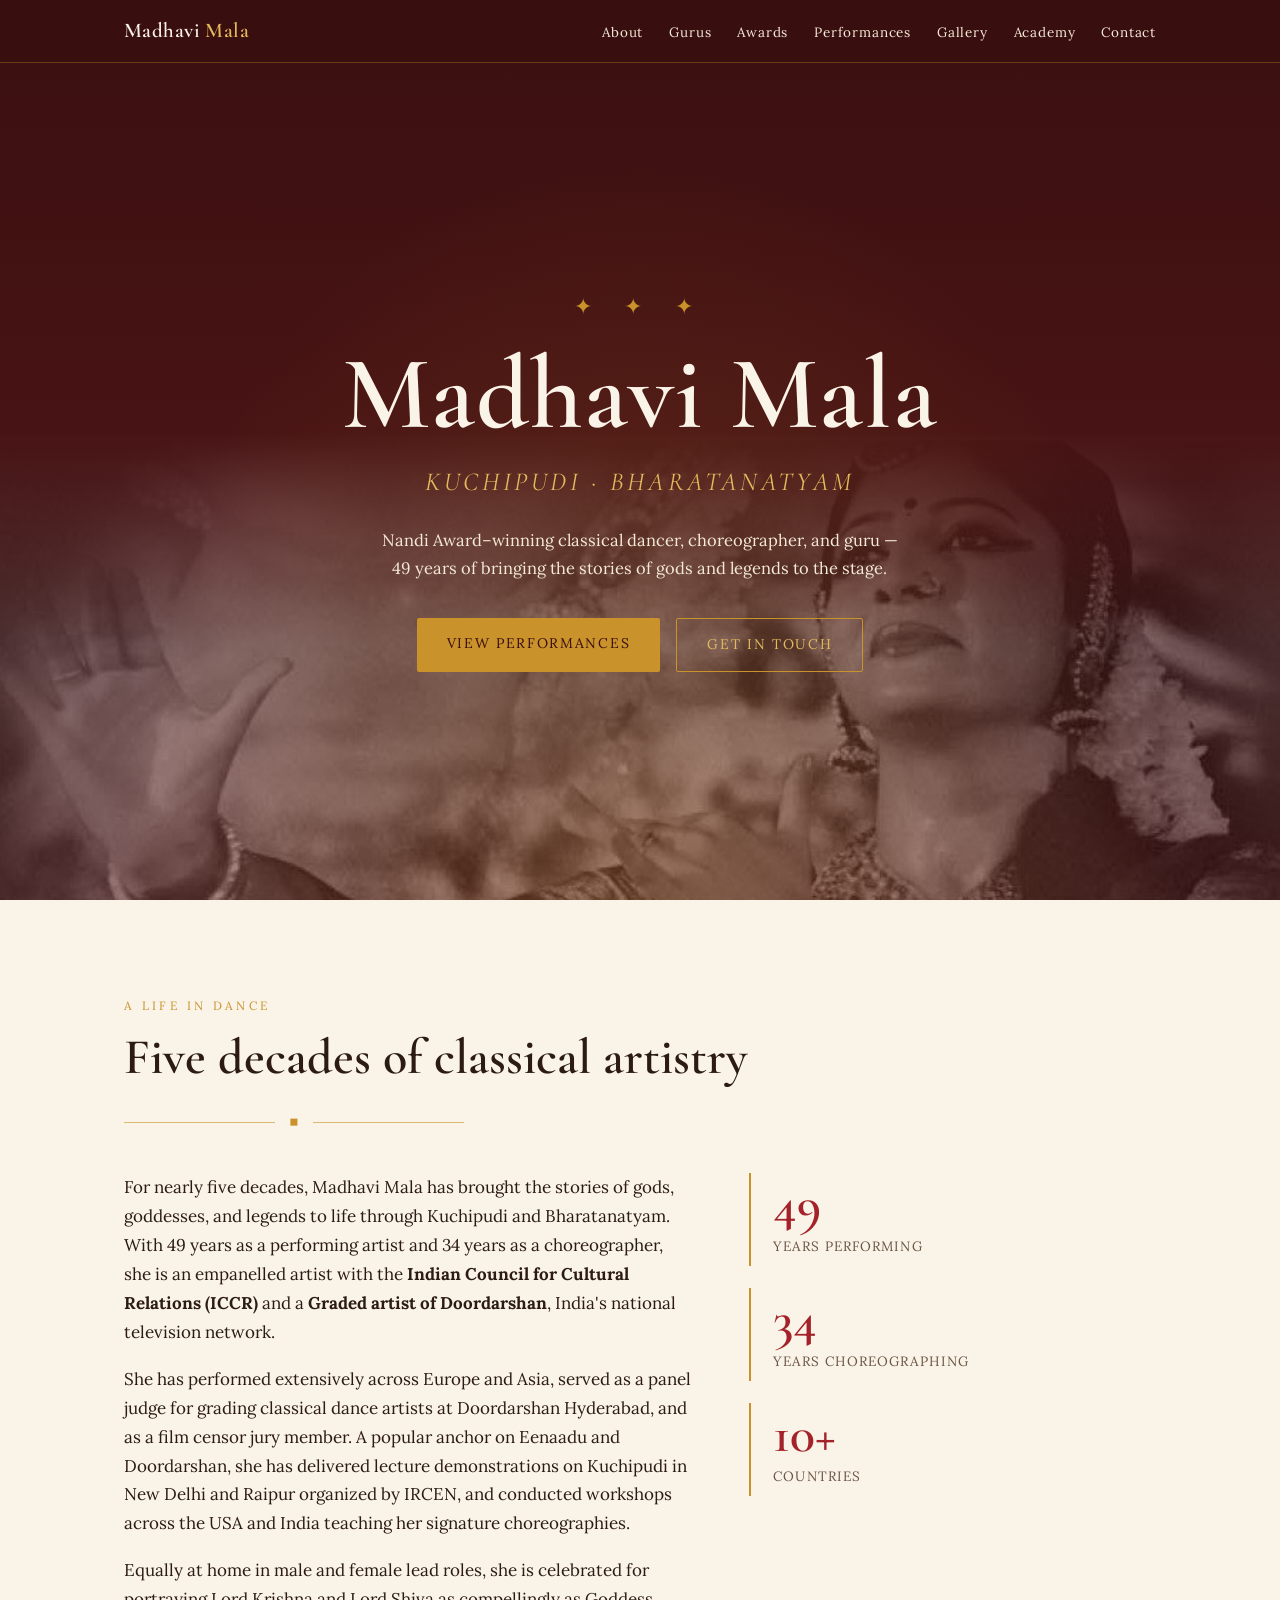
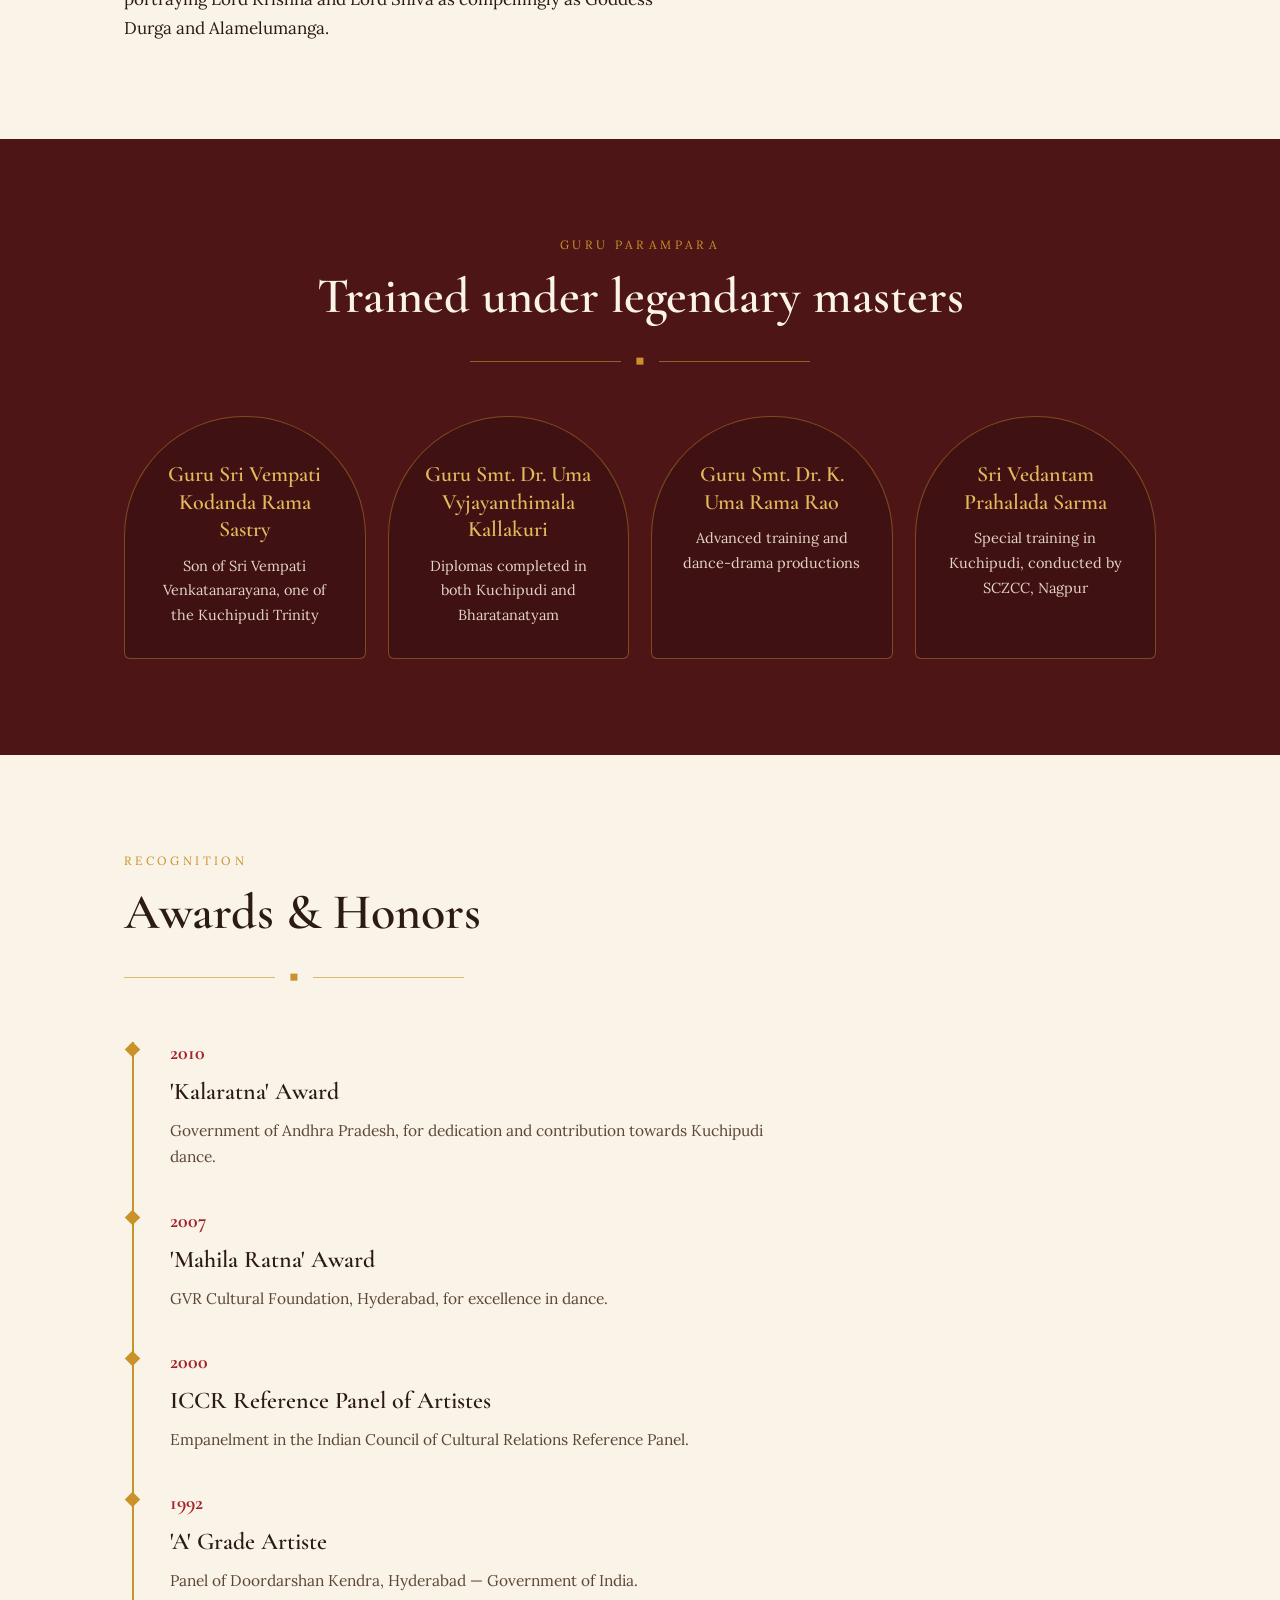
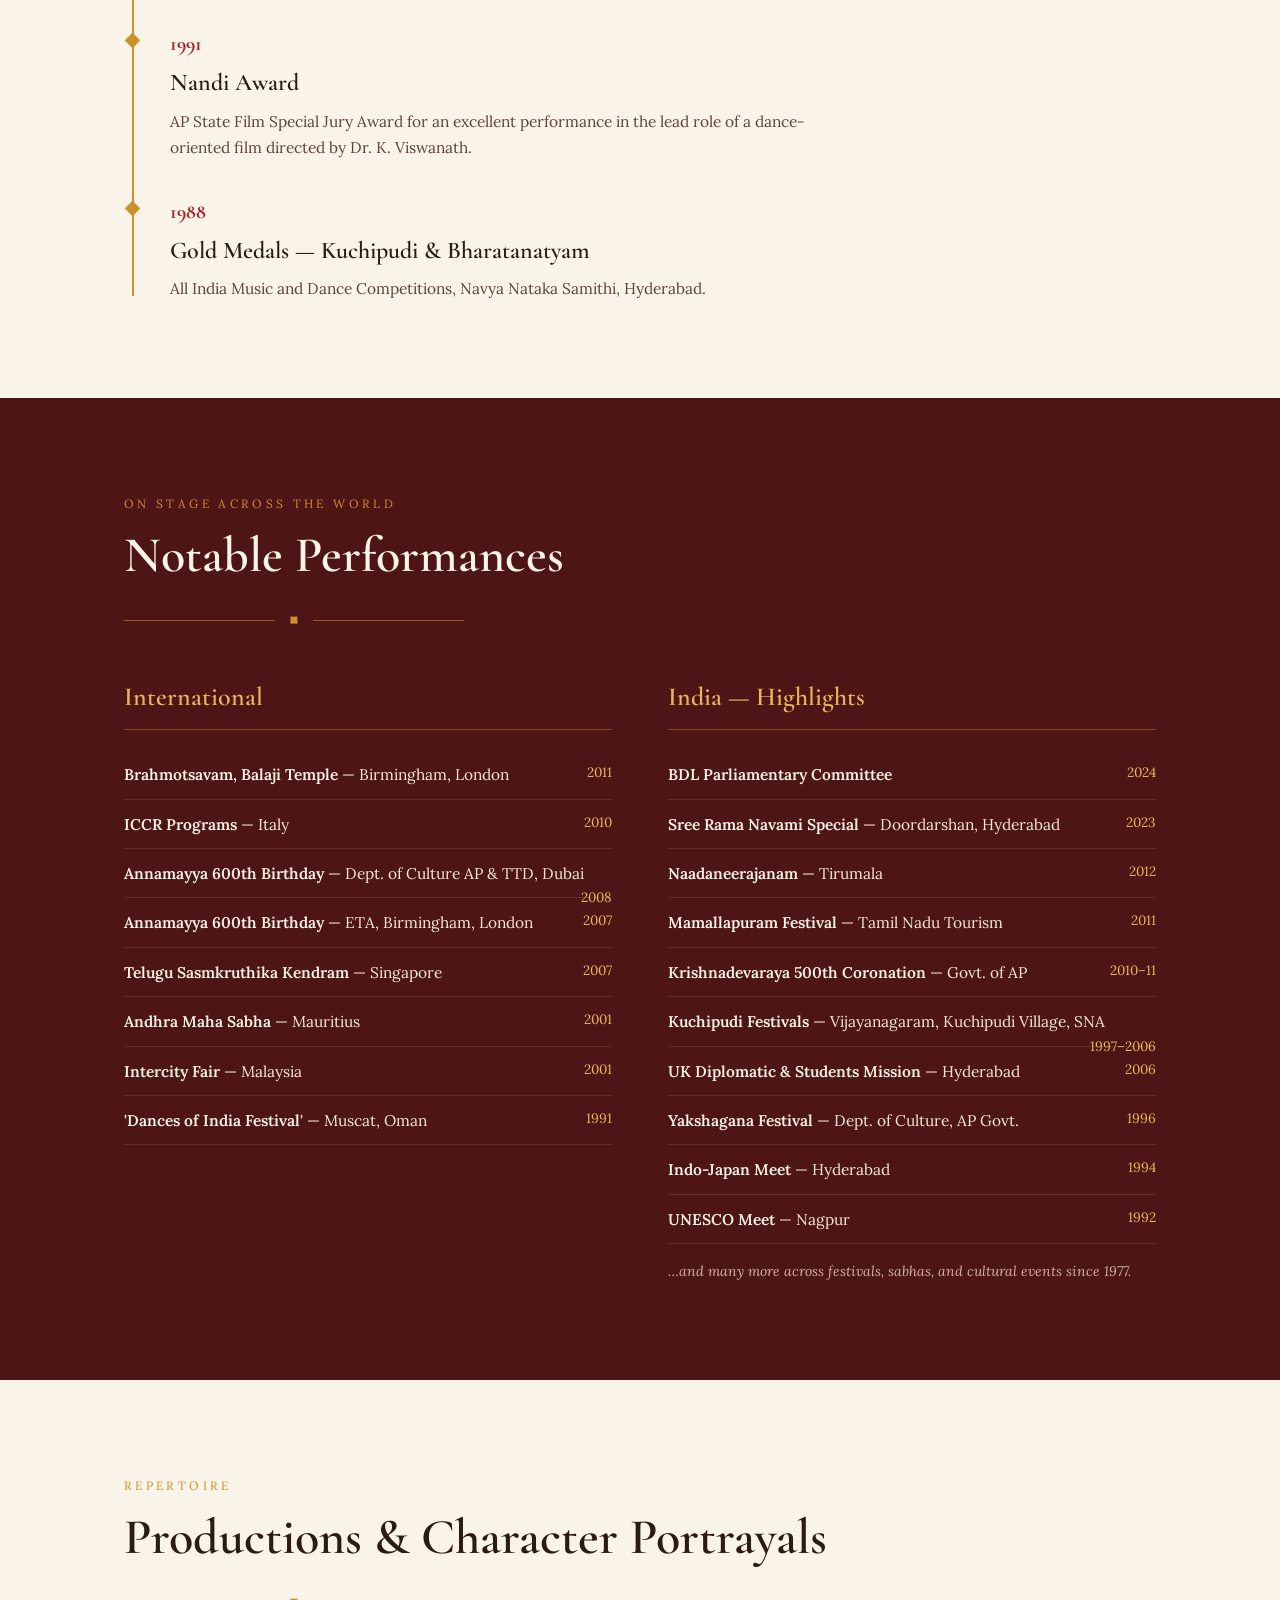
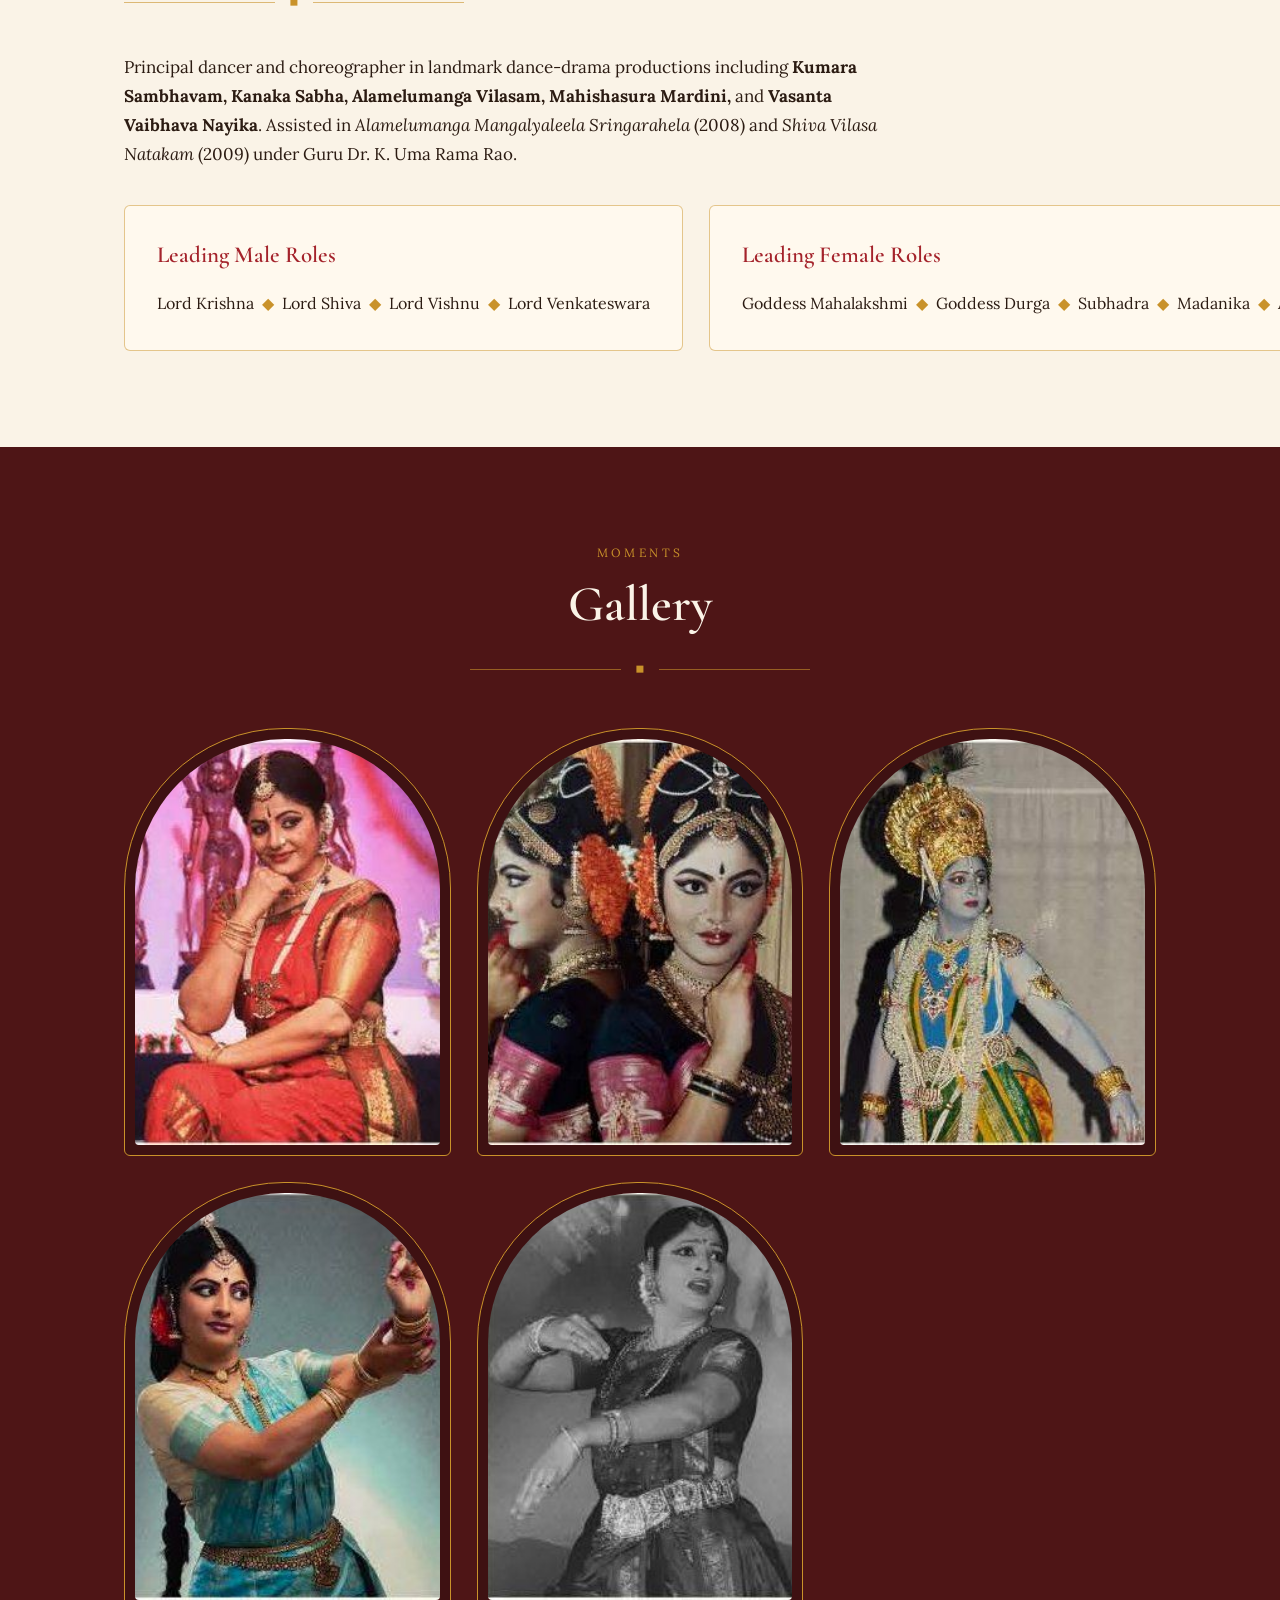
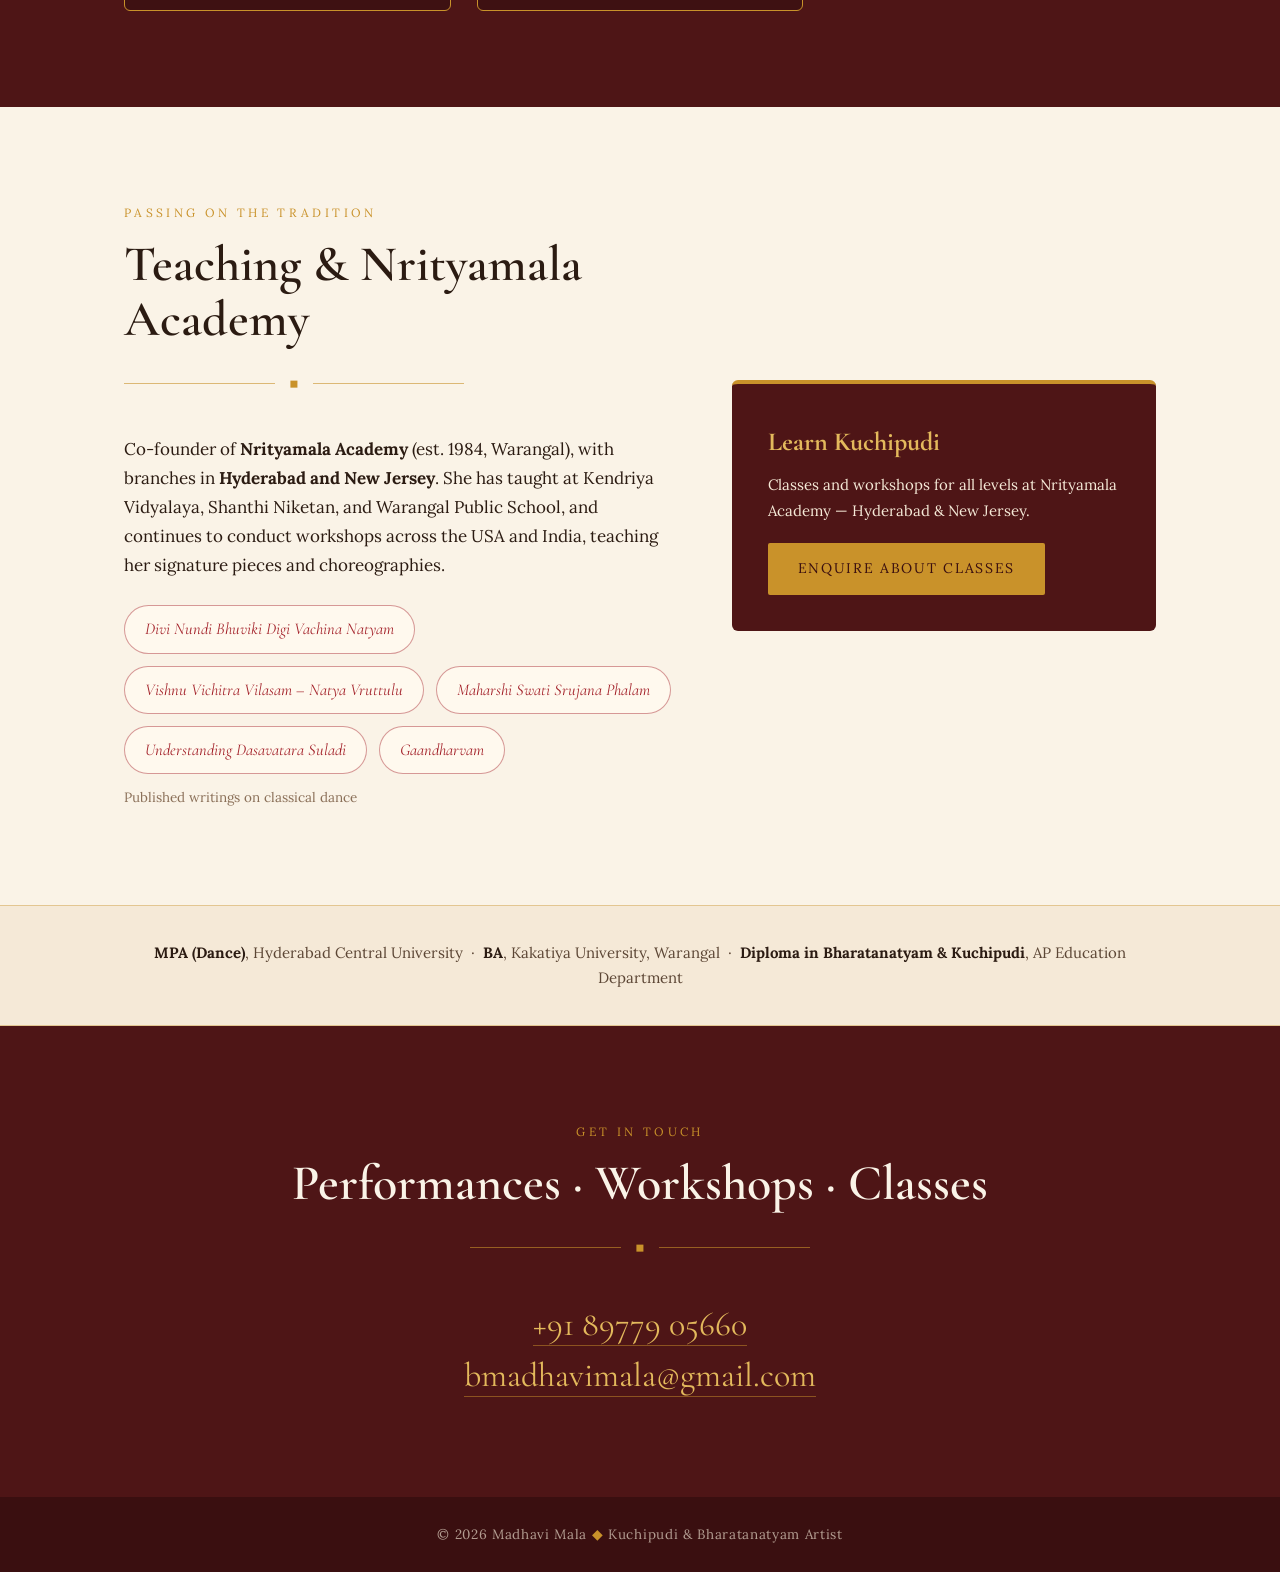
==== index.html @ cea85755 "Rename to index.html, tidy gallery (drop captions, remove Bharatanatyam photo) Co-Authored-By: Claud" ====
<!DOCTYPE html>
<html lang="en">
<head>
<meta charset="UTF-8">
<meta name="viewport" content="width=device-width, initial-scale=1.0">
<title>Madhavi Mala — Kuchipudi & Bharatanatyam Artist</title>
<link rel="preconnect" href="https://fonts.googleapis.com">
<link href="https://fonts.googleapis.com/css2?family=Cormorant+Garamond:ital,wght@0,400;0,500;0,600;0,700;1,500&family=Lora:ital,wght@0,400;0,500;0,600;1,400&display=swap" rel="stylesheet">
<style>
:root{
  --ivory:#FAF3E7;
  --ivory-soft:#F5E9D7;
  --maroon:#4E1516;
  --maroon-deep:#3A0F10;
  --gold:#C9922A;
  --gold-soft:#E3B95C;
  --kumkum:#A4232B;
  --teal:#0F5257;
  --ink:#2B1B12;
  --display:'Cormorant Garamond',serif;
  --body:'Lora',serif;
}
*{margin:0;padding:0;box-sizing:border-box}
html{scroll-behavior:smooth}
body{font-family:var(--body);color:var(--ink);background:var(--ivory);font-size:17px;line-height:1.7}
img{display:block;max-width:100%}
a{color:inherit}

/* ---------- shared ---------- */
.wrap{max-width:1080px;margin:0 auto;padding:0 24px}
section{padding:96px 0}
.eyebrow{font-family:var(--body);font-size:12px;letter-spacing:.28em;text-transform:uppercase;color:var(--gold);margin-bottom:14px}
h2{font-family:var(--display);font-weight:600;font-size:clamp(34px,4.5vw,50px);line-height:1.1;margin-bottom:22px}
.dark{background:var(--maroon);color:var(--ivory-soft)}
.dark h2{color:var(--ivory)}
.divider{display:flex;align-items:center;gap:14px;margin:26px 0 40px;max-width:340px}
.divider::before,.divider::after{content:"";flex:1;height:1px;background:var(--gold);opacity:.6}
.divider span{color:var(--gold);font-size:13px;transform:rotate(45deg)}
.center{text-align:center}
.center .divider{margin-left:auto;margin-right:auto}
.reveal{opacity:0;transform:translateY(22px);transition:opacity .6s ease,transform .6s ease}
.reveal.in{opacity:1;transform:none}
@media (prefers-reduced-motion:reduce){
  html{scroll-behavior:auto}
  .reveal{opacity:1;transform:none;transition:none}
}

/* ---------- nav ---------- */
nav{position:fixed;top:0;left:0;right:0;z-index:50;background:rgba(58,15,16,.92);backdrop-filter:blur(8px);border-bottom:1px solid rgba(201,146,42,.35)}
nav .wrap{display:flex;align-items:center;justify-content:space-between;height:62px}
.brand{font-family:var(--display);font-size:21px;font-weight:600;color:var(--ivory);text-decoration:none;letter-spacing:.02em}
.brand em{color:var(--gold-soft);font-style:normal}
.links{display:flex;gap:26px;list-style:none}
.links a{color:var(--ivory-soft);text-decoration:none;font-size:13.5px;letter-spacing:.06em;padding:4px 0;border-bottom:1.5px solid transparent;transition:.25s}
.links a:hover,.links a:focus-visible{color:var(--gold-soft);border-bottom-color:var(--gold)}
a:focus-visible,button:focus-visible{outline:2px solid var(--gold);outline-offset:3px}
.menu-btn{display:none;background:none;border:1px solid var(--gold);color:var(--gold-soft);font-size:20px;padding:2px 10px;border-radius:4px}

/* ---------- hero ---------- */
header{min-height:100vh;display:flex;flex-direction:column;justify-content:center;position:relative;background:linear-gradient(180deg,var(--maroon-deep) 0%,var(--maroon) 70%,#5C1A1B 100%);color:var(--ivory);overflow:hidden;text-align:center;padding:120px 24px 60px}
.hero-photo{position:absolute;inset:auto 0 0 0;height:52%;background-image:url('[data-uri]');background-size:cover;background-position:center 30%;opacity:.5;-webkit-mask-image:linear-gradient(180deg,transparent,black 45%);mask-image:linear-gradient(180deg,transparent,black 45%)}
header::after{content:"";position:absolute;inset:0;background:radial-gradient(ellipse at 50% 105%,rgba(201,146,42,.22),transparent 60%)}
.hero-inner{position:relative;z-index:2;max-width:820px;margin:0 auto}
.hero-orn{color:var(--gold);font-size:22px;letter-spacing:.6em;margin-bottom:18px}
h1{font-family:var(--display);font-weight:600;font-size:clamp(52px,9vw,104px);line-height:.98;letter-spacing:.01em}
.hero-sub{font-family:var(--display);font-style:italic;font-size:clamp(19px,2.6vw,26px);color:var(--gold-soft);margin-top:14px;letter-spacing:.14em}
.hero-line{max-width:520px;margin:22px auto 0;color:var(--ivory-soft);font-size:16.5px}
.hero-ctas{margin-top:36px;display:flex;gap:16px;justify-content:center;flex-wrap:wrap}
.btn{font-family:var(--body);text-decoration:none;font-size:14px;letter-spacing:.12em;text-transform:uppercase;padding:14px 30px;border-radius:2px;transition:.25s}
.btn-gold{background:var(--gold);color:var(--maroon-deep)}
.btn-gold:hover{background:var(--gold-soft)}
.btn-line{border:1px solid var(--gold);color:var(--gold-soft)}
.btn-line:hover{background:rgba(201,146,42,.15)}

/* ---------- about ---------- */
.about-grid{display:grid;grid-template-columns:1.4fr 1fr;gap:56px;align-items:start}
.about-grid p+p{margin-top:18px}
.stats{display:grid;gap:22px}
.stat{border-left:2px solid var(--gold);padding:6px 0 6px 22px}
.stat b{font-family:var(--display);font-size:52px;font-weight:600;color:var(--kumkum);line-height:1;display:block}
.stat span{font-size:13.5px;letter-spacing:.08em;text-transform:uppercase;color:#6b5544}

/* ---------- gurus ---------- */
.gurus{display:grid;grid-template-columns:repeat(auto-fit,minmax(230px,1fr));gap:22px;margin-top:44px}
.guru{border:1px solid rgba(201,146,42,.45);border-radius:120px 120px 6px 6px;padding:44px 26px 30px;text-align:center;background:rgba(0,0,0,.18)}
.guru h3{font-family:var(--display);font-size:22px;font-weight:600;color:var(--gold-soft);line-height:1.25;margin-bottom:10px}
.guru p{font-size:14.5px;color:var(--ivory-soft);opacity:.9}

/* ---------- awards timeline ---------- */
.timeline{position:relative;margin-top:48px;padding-left:34px}
.timeline::before{content:"";position:absolute;left:8px;top:6px;bottom:6px;width:1.5px;background:var(--gold)}
.tl-item{position:relative;padding:0 0 34px 12px}
.tl-item::before{content:"";position:absolute;left:-31px;top:8px;width:11px;height:11px;background:var(--gold);transform:rotate(45deg)}
.tl-item:last-child{padding-bottom:0}
.tl-year{font-family:var(--display);font-size:20px;font-weight:700;color:var(--kumkum)}
.tl-item h3{font-family:var(--display);font-size:24px;font-weight:600;margin:2px 0 4px}
.tl-item p{font-size:15.5px;color:#5c4635;max-width:640px}

/* ---------- performances ---------- */
.perf-grid{display:grid;grid-template-columns:1fr 1fr;gap:56px;margin-top:44px}
.perf-col h3{font-family:var(--display);font-size:26px;font-weight:600;color:var(--gold-soft);margin-bottom:20px;padding-bottom:10px;border-bottom:1px solid rgba(201,146,42,.4)}
.perf-col ul{list-style:none}
.perf-col li{padding:11px 0;border-bottom:1px solid rgba(245,233,215,.12);font-size:15.5px}
.perf-col li b{color:var(--ivory);font-weight:600}
.perf-col li span{color:var(--gold-soft);font-size:13.5px;white-space:nowrap;float:right;margin-left:12px}

/* ---------- repertoire ---------- */
.roles{display:grid;grid-template-columns:1fr 1fr;gap:26px;margin-top:36px}
.role-card{background:#fff9ee;border:1px solid rgba(201,146,42,.5);border-radius:6px;padding:30px 32px}
.role-card h3{font-family:var(--display);font-size:23px;font-weight:600;color:var(--kumkum);margin-bottom:12px}
.role-card p{font-size:16px;line-height:2.05}
.role-card p span{white-space:nowrap}
.role-card p .sep{color:var(--gold);padding:0 8px}

/* ---------- gallery ---------- */
.gallery{display:grid;grid-template-columns:repeat(3,1fr);gap:26px;margin-top:48px}
.arch{border:1px solid var(--gold);border-radius:160px 160px 6px 6px;padding:10px;background:rgba(0,0,0,.2)}
.arch img{width:100%;aspect-ratio:3/4;object-fit:cover;border-radius:150px 150px 4px 4px;filter:saturate(1.05)}
.arch figcaption{text-align:center;font-family:var(--display);font-style:italic;font-size:16px;color:var(--gold-soft);padding:12px 4px 4px}

/* ---------- academy ---------- */
.academy-grid{display:grid;grid-template-columns:1.3fr 1fr;gap:56px;align-items:center}
.acad-box{background:var(--maroon);color:var(--ivory-soft);border-radius:6px;padding:36px;border-top:4px solid var(--gold)}
.acad-box h3{font-family:var(--display);font-size:26px;color:var(--gold-soft);margin-bottom:8px}
.acad-box p{font-size:15px}
.acad-box .btn{display:inline-block;margin-top:20px}

/* ---------- publications ---------- */
.pubs{margin-top:30px;display:flex;flex-wrap:wrap;gap:12px}
.pub{border:1px solid rgba(164,35,43,.45);color:var(--kumkum);border-radius:100px;padding:9px 20px;font-family:var(--display);font-style:italic;font-size:16.5px;background:#fff9ee}

/* ---------- qualifications strip ---------- */
.quals{background:var(--ivory-soft);border-top:1px solid rgba(201,146,42,.4);border-bottom:1px solid rgba(201,146,42,.4);padding:34px 0;font-size:15px;color:#5c4635;text-align:center}
.quals b{color:var(--ink)}

/* ---------- contact ---------- */
.contact-grid{max-width:640px;margin:40px auto 0;text-align:center}
.contact-big{font-family:var(--display);font-size:clamp(24px,3.4vw,34px);color:var(--gold-soft);line-height:1.5}
.contact-big a{text-decoration:none;border-bottom:1px solid rgba(201,146,42,.5)}
.contact-big a:hover{color:var(--ivory)}
footer{background:var(--maroon-deep);color:rgba(245,233,215,.65);text-align:center;padding:26px 20px;font-size:13.5px;letter-spacing:.05em}
footer span{color:var(--gold)}

/* ---------- responsive ---------- */
@media(max-width:860px){
  section{padding:72px 0}
  .about-grid,.perf-grid,.roles,.academy-grid{grid-template-columns:1fr;gap:36px}
  .gallery{grid-template-columns:repeat(2,1fr);gap:18px}
  .stats{grid-template-columns:repeat(3,1fr)}
  .links{position:fixed;top:62px;right:0;background:var(--maroon-deep);flex-direction:column;gap:0;width:230px;padding:12px 0;transform:translateX(100%);transition:.3s;border-left:1px solid rgba(201,146,42,.35)}
  .links.open{transform:none}
  .links a{display:block;padding:12px 24px;border-bottom:none}
  .menu-btn{display:block}
}
@media(max-width:520px){
  .gallery{grid-template-columns:1fr 1fr}
  .stats{grid-template-columns:1fr;gap:14px}
}
</style>
</head>
<body>

<nav>
  <div class="wrap">
    <a class="brand" href="#top">Madhavi <em>Mala</em></a>
    <button class="menu-btn" aria-label="Open menu" onclick="document.querySelector('.links').classList.toggle('open')">☰</button>
    <ul class="links">
      <li><a href="#about">About</a></li>
      <li><a href="#gurus">Gurus</a></li>
      <li><a href="#awards">Awards</a></li>
      <li><a href="#performances">Performances</a></li>
      <li><a href="#gallery">Gallery</a></li>
      <li><a href="#academy">Academy</a></li>
      <li><a href="#contact">Contact</a></li>
    </ul>
  </div>
</nav>

<header id="top">
  <div class="hero-photo"></div>
  <div class="hero-inner">
    <div class="hero-orn">✦ ✦ ✦</div>
    <h1>Madhavi Mala</h1>
    <div class="hero-sub">KUCHIPUDI · BHARATANATYAM</div>
    <p class="hero-line">Nandi Award–winning classical dancer, choreographer, and guru — 49 years of bringing the stories of gods and legends to the stage.</p>
    <div class="hero-ctas">
      <a class="btn btn-gold" href="#performances">View Performances</a>
      <a class="btn btn-line" href="#contact">Get in Touch</a>
    </div>
  </div>
</header>

<section id="about">
  <div class="wrap">
    <div class="eyebrow reveal">A Life in Dance</div>
    <h2 class="reveal">Five decades of classical artistry</h2>
    <div class="divider reveal"><span>◆</span></div>
    <div class="about-grid">
      <div class="reveal">
        <p>For nearly five decades, Madhavi Mala has brought the stories of gods, goddesses, and legends to life through Kuchipudi and Bharatanatyam. With 49 years as a performing artist and 34 years as a choreographer, she is an empanelled artist with the <b>Indian Council for Cultural Relations (ICCR)</b> and a <b>Graded artist of Doordarshan</b>, India's national television network.</p>
        <p>She has performed extensively across Europe and Asia, served as a panel judge for grading classical dance artists at Doordarshan Hyderabad, and as a film censor jury member. A popular anchor on Eenaadu and Doordarshan, she has delivered lecture demonstrations on Kuchipudi in New Delhi and Raipur organized by IRCEN, and conducted workshops across the USA and India teaching her signature choreographies.</p>
        <p>Equally at home in male and female lead roles, she is celebrated for portraying Lord Krishna and Lord Shiva as compellingly as Goddess Durga and Alamelumanga.</p>
      </div>
      <div class="stats reveal">
        <div class="stat"><b>49</b><span>Years performing</span></div>
        <div class="stat"><b>34</b><span>Years choreographing</span></div>
        <div class="stat"><b>10+</b><span>Countries</span></div>
      </div>
    </div>
  </div>
</section>

<section id="gurus" class="dark">
  <div class="wrap center">
    <div class="eyebrow reveal">Guru Parampara</div>
    <h2 class="reveal">Trained under legendary masters</h2>
    <div class="divider reveal"><span>◆</span></div>
    <div class="gurus">
      <div class="guru reveal"><h3>Guru Sri Vempati Kodanda Rama Sastry</h3><p>Son of Sri Vempati Venkatanarayana, one of the Kuchipudi Trinity</p></div>
      <div class="guru reveal"><h3>Guru Smt. Dr. Uma Vyjayanthimala Kallakuri</h3><p>Diplomas completed in both Kuchipudi and Bharatanatyam</p></div>
      <div class="guru reveal"><h3>Guru Smt. Dr. K. Uma Rama Rao</h3><p>Advanced training and dance-drama productions</p></div>
      <div class="guru reveal"><h3>Sri Vedantam Prahalada Sarma</h3><p>Special training in Kuchipudi, conducted by SCZCC, Nagpur</p></div>
    </div>
  </div>
</section>

<section id="awards">
  <div class="wrap">
    <div class="eyebrow reveal">Recognition</div>
    <h2 class="reveal">Awards &amp; Honors</h2>
    <div class="divider reveal"><span>◆</span></div>
    <div class="timeline">
      <div class="tl-item reveal"><div class="tl-year">2010</div><h3>'Kalaratna' Award</h3><p>Government of Andhra Pradesh, for dedication and contribution towards Kuchipudi dance.</p></div>
      <div class="tl-item reveal"><div class="tl-year">2007</div><h3>'Mahila Ratna' Award</h3><p>GVR Cultural Foundation, Hyderabad, for excellence in dance.</p></div>
      <div class="tl-item reveal"><div class="tl-year">2000</div><h3>ICCR Reference Panel of Artistes</h3><p>Empanelment in the Indian Council of Cultural Relations Reference Panel.</p></div>
      <div class="tl-item reveal"><div class="tl-year">1992</div><h3>'A' Grade Artiste</h3><p>Panel of Doordarshan Kendra, Hyderabad — Government of India.</p></div>
      <div class="tl-item reveal"><div class="tl-year">1991</div><h3>Nandi Award</h3><p>AP State Film Special Jury Award for an excellent performance in the lead role of a dance-oriented film directed by Dr. K. Viswanath.</p></div>
      <div class="tl-item reveal"><div class="tl-year">1988</div><h3>Gold Medals — Kuchipudi &amp; Bharatanatyam</h3><p>All India Music and Dance Competitions, Navya Nataka Samithi, Hyderabad.</p></div>
    </div>
  </div>
</section>

<section id="performances" class="dark">
  <div class="wrap">
    <div class="eyebrow reveal">On Stage Across the World</div>
    <h2 class="reveal">Notable Performances</h2>
    <div class="divider reveal"><span>◆</span></div>
    <div class="perf-grid">
      <div class="perf-col reveal">
        <h3>International</h3>
        <ul>
          <li><b>Brahmotsavam, Balaji Temple</b> — Birmingham, London <span>2011</span></li>
          <li><b>ICCR Programs</b> — Italy <span>2010</span></li>
          <li><b>Annamayya 600th Birthday</b> — Dept. of Culture AP &amp; TTD, Dubai <span>2008</span></li>
          <li><b>Annamayya 600th Birthday</b> — ETA, Birmingham, London <span>2007</span></li>
          <li><b>Telugu Sasmkruthika Kendram</b> — Singapore <span>2007</span></li>
          <li><b>Andhra Maha Sabha</b> — Mauritius <span>2001</span></li>
          <li><b>Intercity Fair</b> — Malaysia <span>2001</span></li>
          <li><b>'Dances of India Festival'</b> — Muscat, Oman <span>1991</span></li>
        </ul>
      </div>
      <div class="perf-col reveal">
        <h3>India — Highlights</h3>
        <ul>
          <li><b>BDL Parliamentary Committee</b> <span>2024</span></li>
          <li><b>Sree Rama Navami Special</b> — Doordarshan, Hyderabad <span>2023</span></li>
          <li><b>Naadaneerajanam</b> — Tirumala <span>2012</span></li>
          <li><b>Mamallapuram Festival</b> — Tamil Nadu Tourism <span>2011</span></li>
          <li><b>Krishnadevaraya 500th Coronation</b> — Govt. of AP <span>2010–11</span></li>
          <li><b>Kuchipudi Festivals</b> — Vijayanagaram, Kuchipudi Village, SNA <span>1997–2006</span></li>
          <li><b>UK Diplomatic &amp; Students Mission</b> — Hyderabad <span>2006</span></li>
          <li><b>Yakshagana Festival</b> — Dept. of Culture, AP Govt. <span>1996</span></li>
          <li><b>Indo-Japan Meet</b> — Hyderabad <span>1994</span></li>
          <li><b>UNESCO Meet</b> — Nagpur <span>1992</span></li>
        </ul>
        <p style="margin-top:16px;font-size:14px;opacity:.75;font-style:italic">…and many more across festivals, sabhas, and cultural events since 1977.</p>
      </div>
    </div>
  </div>
</section>

<section id="repertoire">
  <div class="wrap">
    <div class="eyebrow reveal">Repertoire</div>
    <h2 class="reveal">Productions &amp; Character Portrayals</h2>
    <div class="divider reveal"><span>◆</span></div>
    <p class="reveal" style="max-width:760px">Principal dancer and choreographer in landmark dance-drama productions including <b>Kumara Sambhavam, Kanaka Sabha, Alamelumanga Vilasam, Mahishasura Mardini,</b> and <b>Vasanta Vaibhava Nayika</b>. Assisted in <i>Alamelumanga Mangalyaleela Sringarahela</i> (2008) and <i>Shiva Vilasa Natakam</i> (2009) under Guru Dr. K. Uma Rama Rao.</p>
    <div class="roles">
      <div class="role-card reveal">
        <h3>Leading Male Roles</h3>
        <p><span>Lord Krishna</span><span class="sep">◆</span><span>Lord Shiva</span><span class="sep">◆</span><span>Lord Vishnu</span><span class="sep">◆</span><span>Lord Venkateswara</span></p>
      </div>
      <div class="role-card reveal">
        <h3>Leading Female Roles</h3>
        <p><span>Goddess Mahalakshmi</span><span class="sep">◆</span><span>Goddess Durga</span><span class="sep">◆</span><span>Subhadra</span><span class="sep">◆</span><span>Madanika</span><span class="sep">◆</span><span>Alamelumanga</span></p>
      </div>
    </div>
  </div>
</section>

<section id="gallery" class="dark">
  <div class="wrap center">
    <div class="eyebrow reveal">Moments</div>
    <h2 class="reveal">Gallery</h2>
    <div class="divider reveal"><span>◆</span></div>
    <div class="gallery">
      <figure class="arch reveal"><img src="[data-uri]" alt="Madhavi Mala in performance"></figure>
      <figure class="arch reveal"><img src="[data-uri]" alt="Madhavi Mala in costume"></figure>
      <figure class="arch reveal"><img src="[data-uri]" alt="Madhavi Mala as Lord Krishna"></figure>
      <figure class="arch reveal"><img src="[data-uri]" alt="Madhavi Mala performing Kuchipudi"></figure>
      <figure class="arch reveal"><img src="[data-uri]" alt="Portrait of Madhavi Mala"></figure>
    </div>
  </div>
</section>

<section id="academy">
  <div class="wrap">
    <div class="academy-grid">
      <div class="reveal">
        <div class="eyebrow">Passing on the Tradition</div>
        <h2>Teaching &amp; Nrityamala Academy</h2>
        <div class="divider"><span>◆</span></div>
        <p>Co-founder of <b>Nrityamala Academy</b> (est. 1984, Warangal), with branches in <b>Hyderabad and New Jersey</b>. She has taught at Kendriya Vidyalaya, Shanthi Niketan, and Warangal Public School, and continues to conduct workshops across the USA and India, teaching her signature pieces and choreographies.</p>
        <div class="pubs" style="margin-top:26px">
          <div class="pub">Divi Nundi Bhuviki Digi Vachina Natyam</div>
          <div class="pub">Vishnu Vichitra Vilasam – Natya Vruttulu</div>
          <div class="pub">Maharshi Swati Srujana Phalam</div>
          <div class="pub">Understanding Dasavatara Suladi</div>
          <div class="pub">Gaandharvam</div>
        </div>
        <p style="margin-top:12px;font-size:13.5px;color:#8a6f58">Published writings on classical dance</p>
      </div>
      <div class="acad-box reveal">
        <h3>Learn Kuchipudi</h3>
        <p>Classes and workshops for all levels at Nrityamala Academy — Hyderabad &amp; New Jersey.</p>
        <a class="btn btn-gold" href="#contact">Enquire About Classes</a>
      </div>
    </div>
  </div>
</section>

<div class="quals">
  <div class="wrap"><b>MPA (Dance)</b>, Hyderabad Central University &nbsp;·&nbsp; <b>BA</b>, Kakatiya University, Warangal &nbsp;·&nbsp; <b>Diploma in Bharatanatyam &amp; Kuchipudi</b>, AP Education Department</div>
</div>

<section id="contact" class="dark">
  <div class="wrap center">
    <div class="eyebrow reveal">Get in Touch</div>
    <h2 class="reveal">Performances · Workshops · Classes</h2>
    <div class="divider reveal"><span>◆</span></div>
    <div class="contact-grid reveal">
      <p class="contact-big"><a href="tel:+918977905660">+91 89779 05660</a><br><a href="mailto:bmadhavimala@gmail.com">bmadhavimala@gmail.com</a></p>
    </div>
  </div>
</section>

<footer>© 2026 Madhavi Mala <span>◆</span> Kuchipudi &amp; Bharatanatyam Artist</footer>

<script>
const io=new IntersectionObserver(es=>es.forEach(e=>{if(e.isIntersecting){e.target.classList.add('in');io.unobserve(e.target)}}),{threshold:.12});
document.querySelectorAll('.reveal').forEach(el=>io.observe(el));
document.querySelectorAll('.links a').forEach(a=>a.addEventListener('click',()=>document.querySelector('.links').classList.remove('open')));
</script>
</body>
</html>
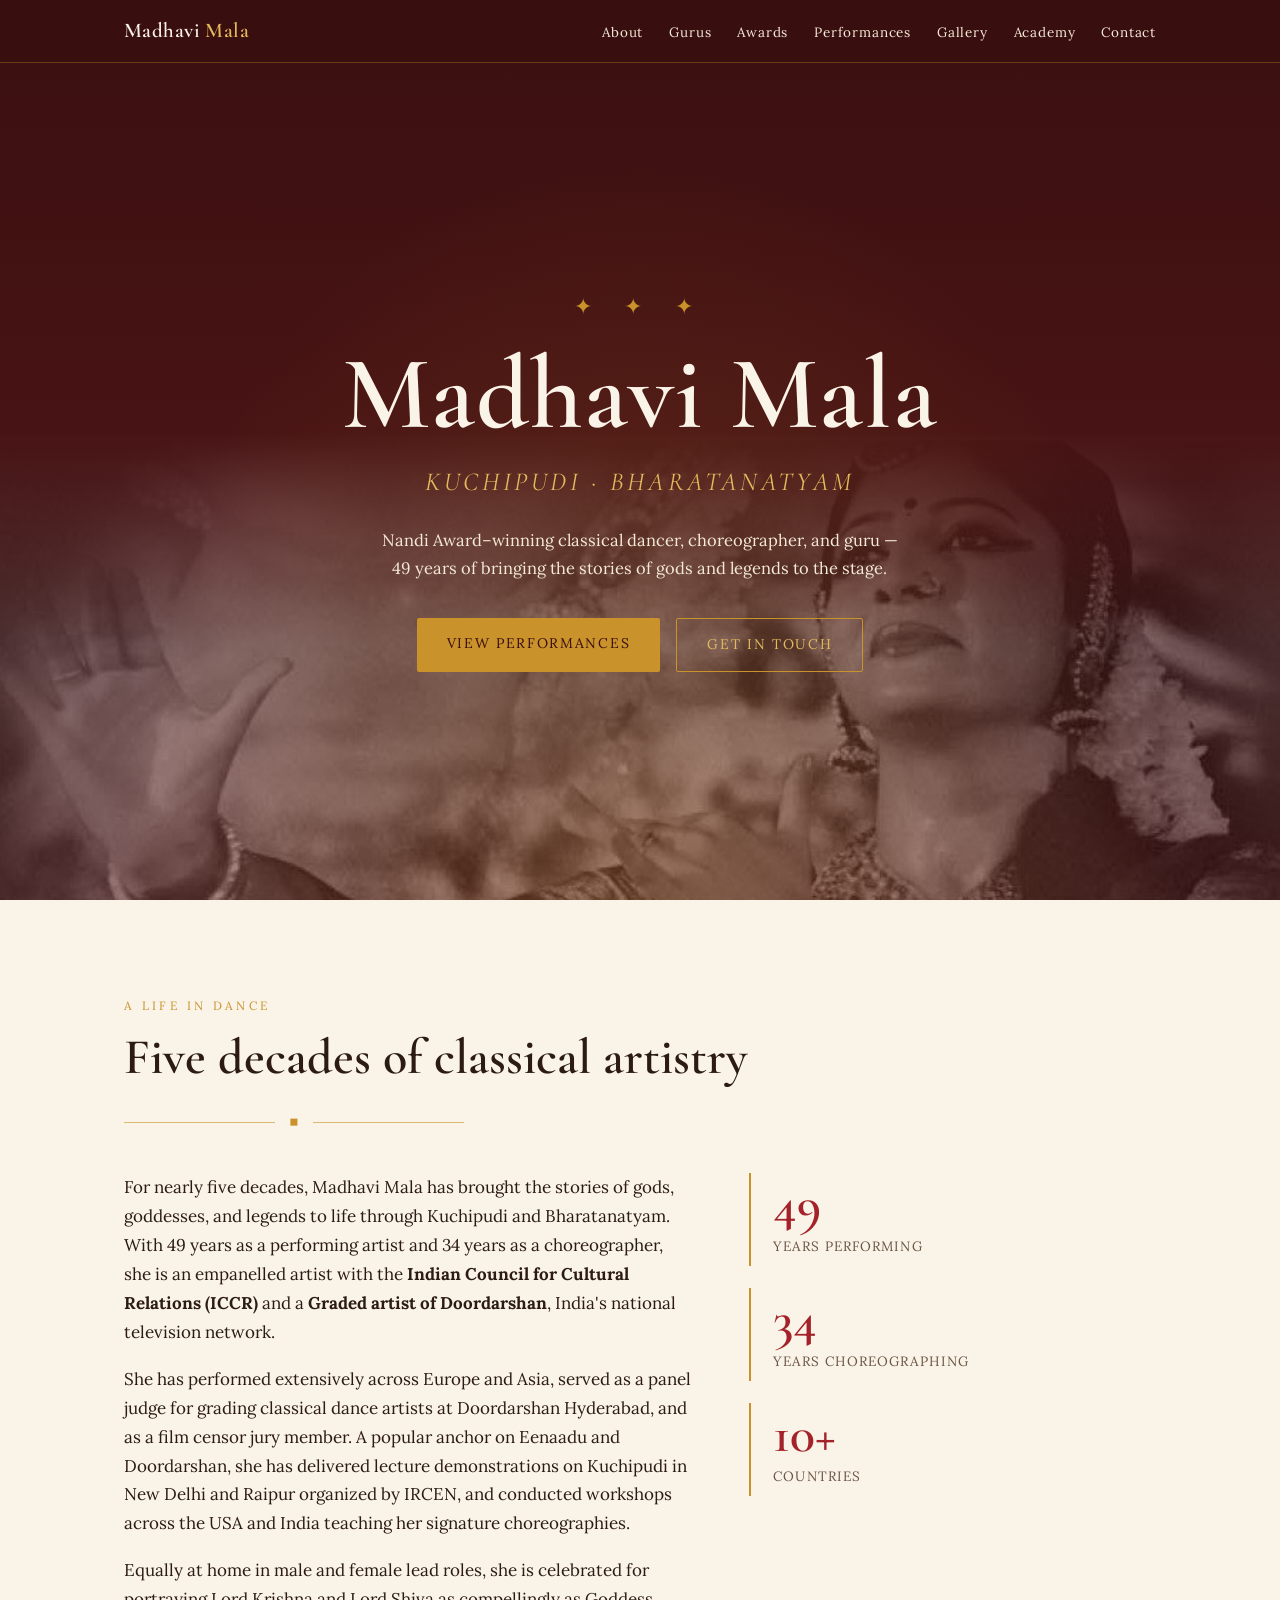
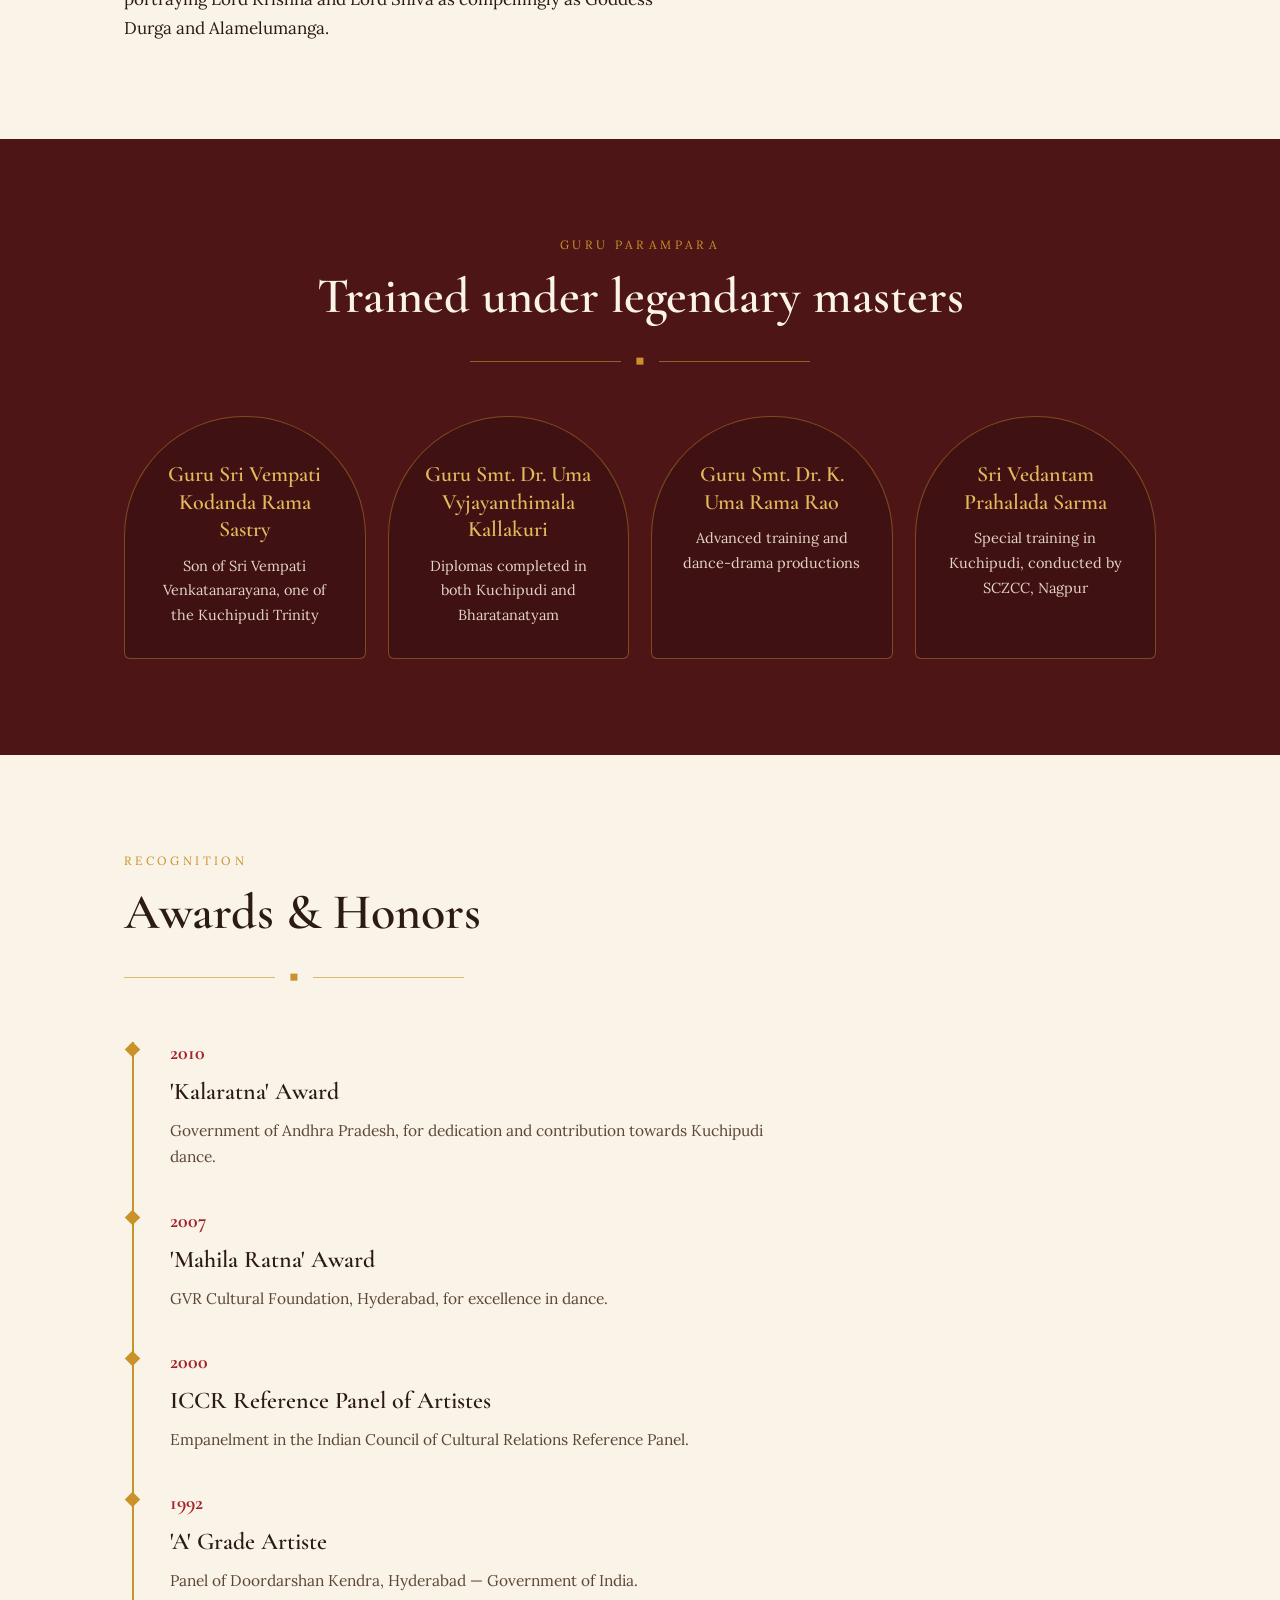
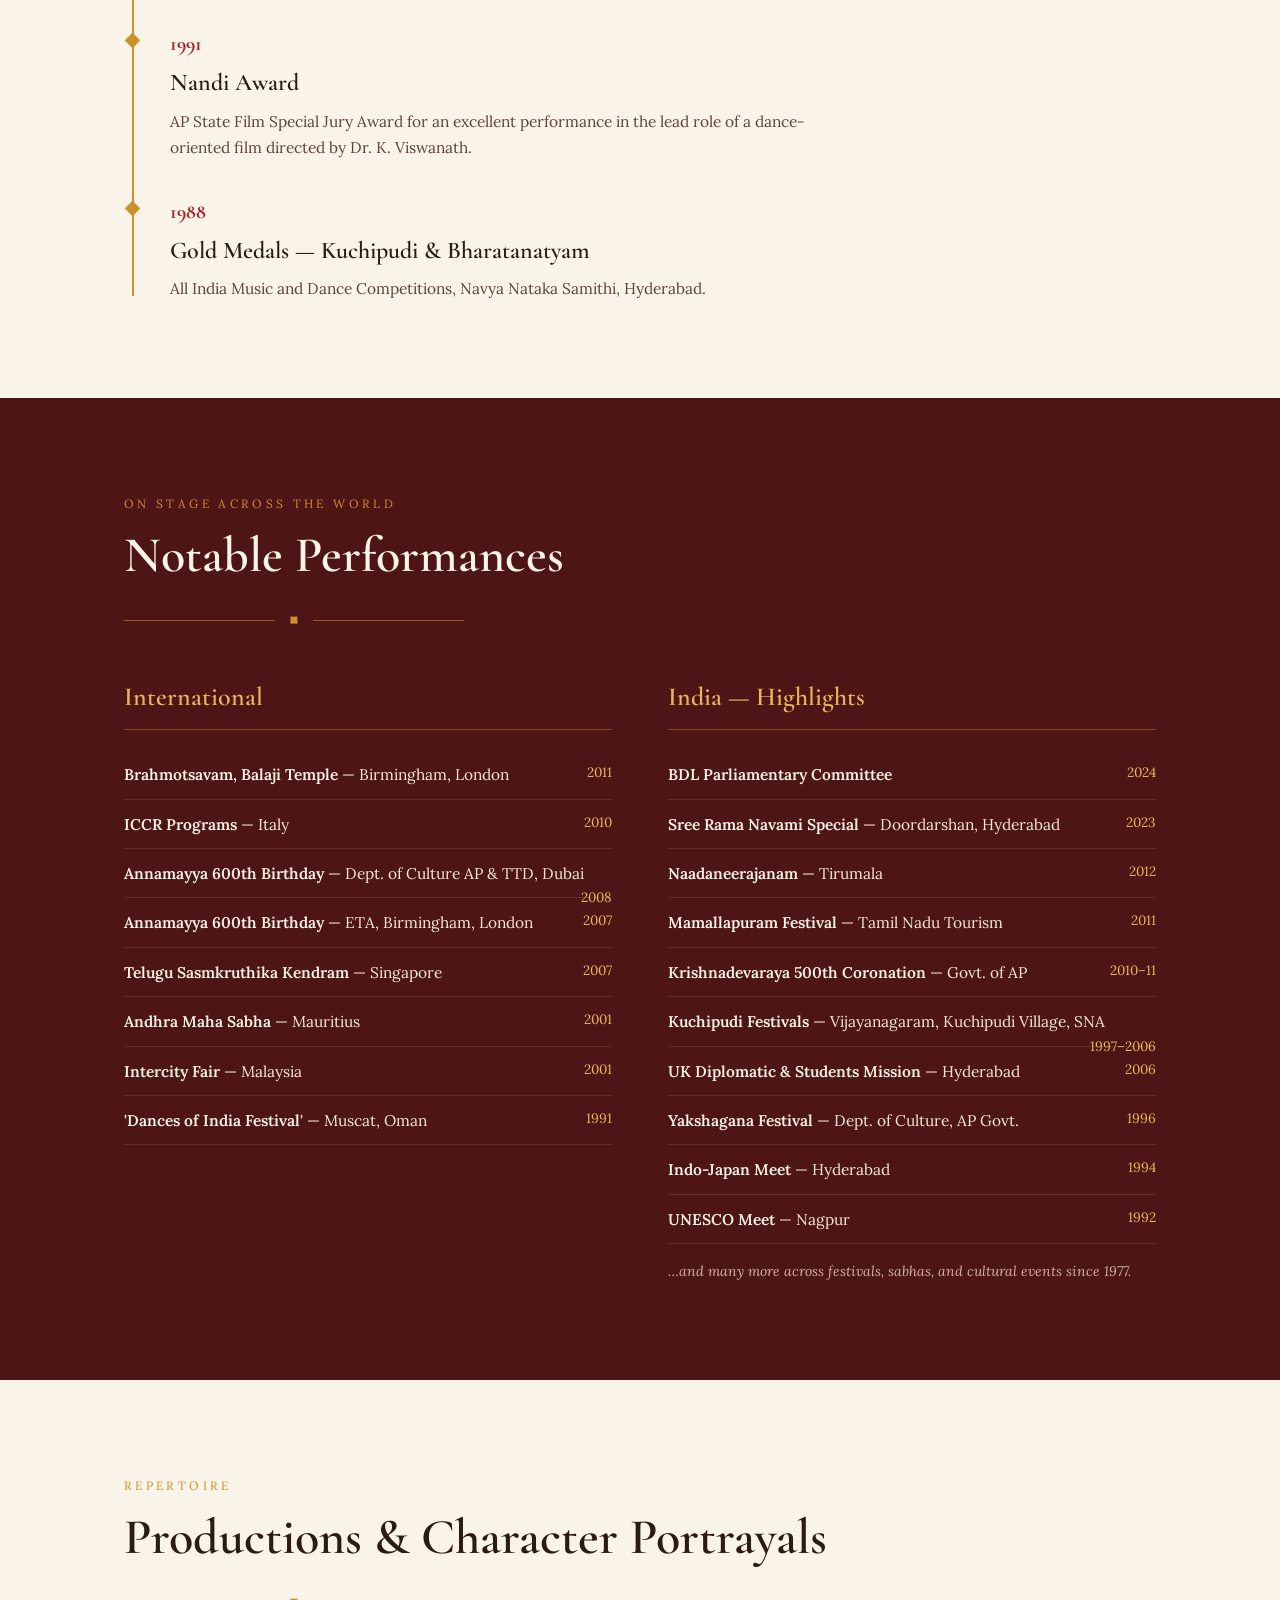
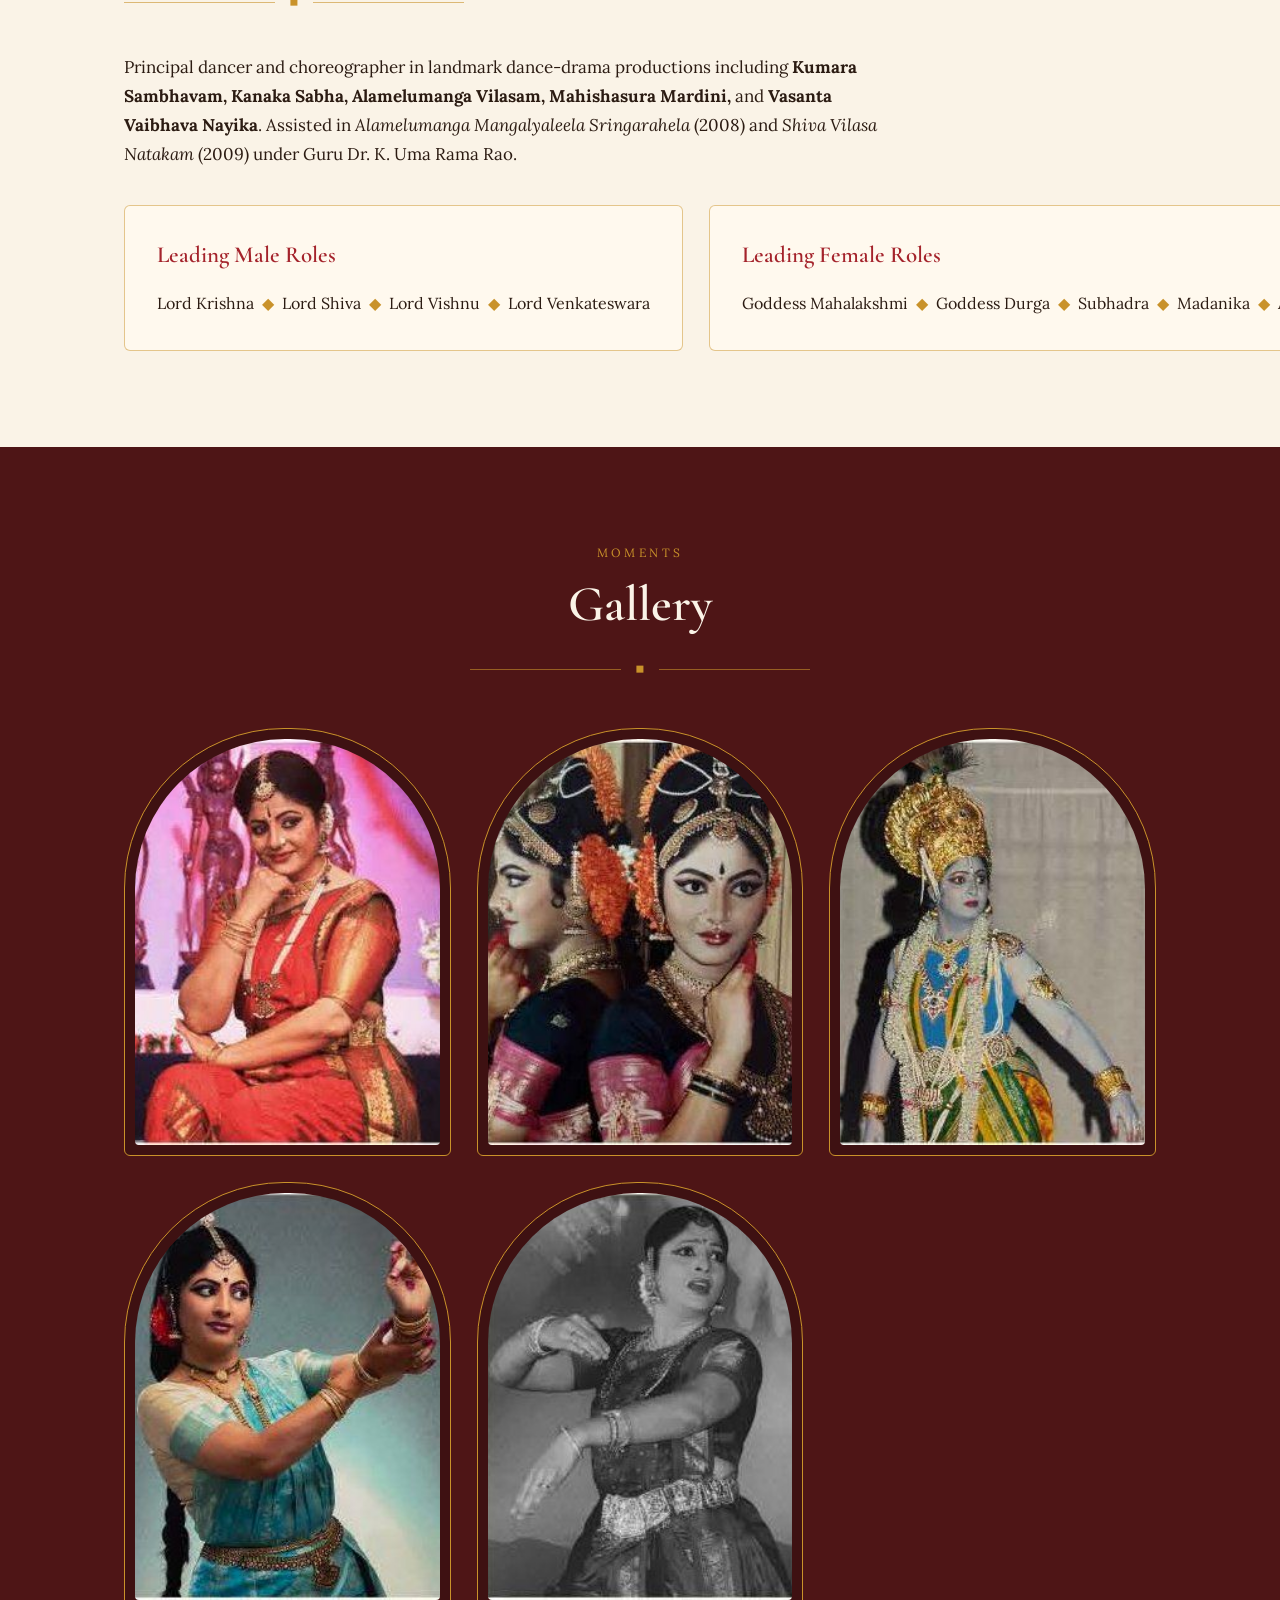
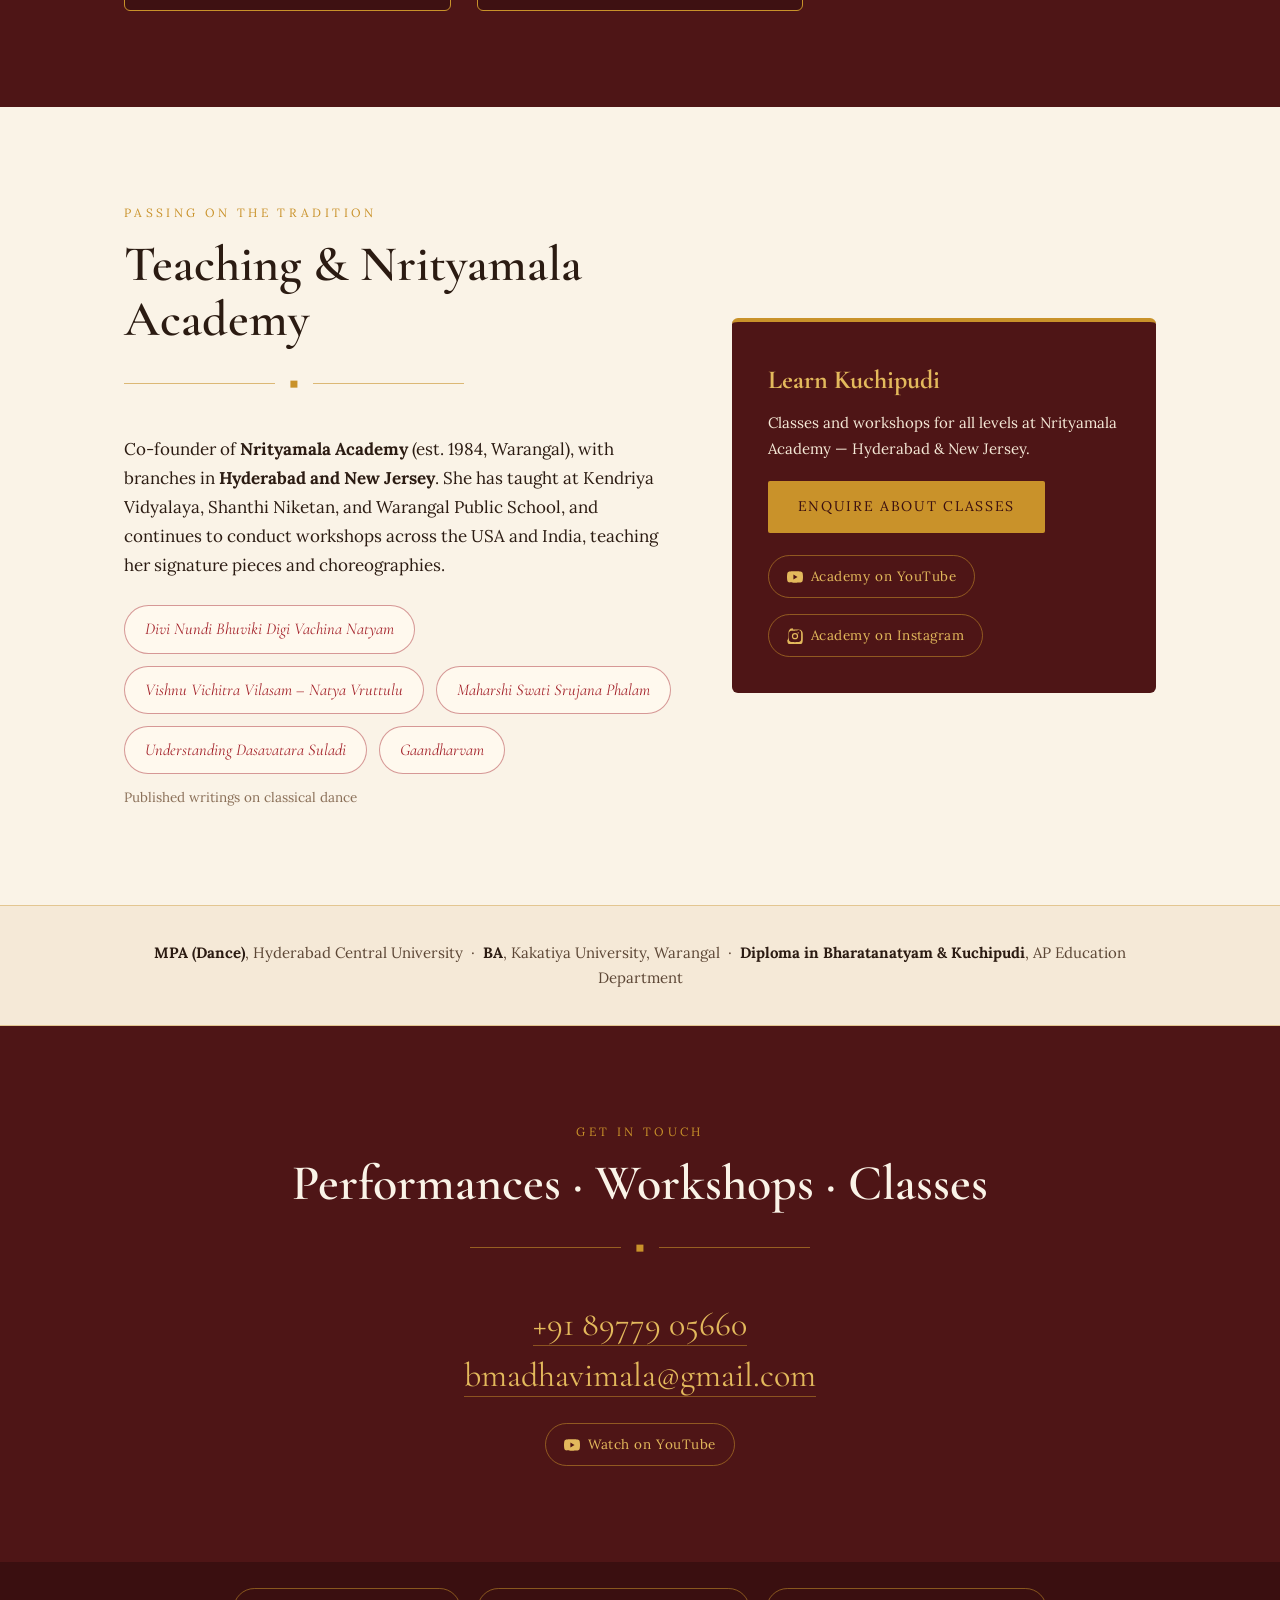
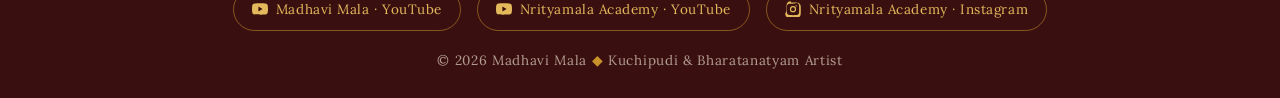
==== commit 62818245: "Add YouTube/Instagram links for Madhavi Mala and Nrityamala Academy Co-Authored-By: Claude Sonnet 5 " ====
--- a/index.html
+++ b/index.html
@@ -133,6 +133,15 @@
 .quals{background:var(--ivory-soft);border-top:1px solid rgba(201,146,42,.4);border-bottom:1px solid rgba(201,146,42,.4);padding:34px 0;font-size:15px;color:#5c4635;text-align:center}
 .quals b{color:var(--ink)}
 
+/* ---------- social ---------- */
+.social{display:flex;gap:16px;flex-wrap:wrap;margin-top:22px}
+.social.center{justify-content:center}
+.social a{display:inline-flex;align-items:center;gap:8px;text-decoration:none;font-size:13.5px;letter-spacing:.04em;border:1px solid var(--gold);color:var(--maroon);padding:9px 18px;border-radius:100px;transition:.25s}
+.social a:hover{background:rgba(201,146,42,.15)}
+.social svg{width:16px;height:16px;fill:currentColor;flex:none}
+.dark .social a,footer .social a,.acad-box .social a{color:var(--gold-soft);border-color:rgba(201,146,42,.55)}
+.dark .social a:hover,footer .social a:hover,.acad-box .social a:hover{color:var(--ivory)}
+
 /* ---------- contact ---------- */
 .contact-grid{max-width:640px;margin:40px auto 0;text-align:center}
 .contact-big{font-family:var(--display);font-size:clamp(24px,3.4vw,34px);color:var(--gold-soft);line-height:1.5}
@@ -334,6 +343,16 @@
         <h3>Learn Kuchipudi</h3>
         <p>Classes and workshops for all levels at Nrityamala Academy — Hyderabad &amp; New Jersey.</p>
         <a class="btn btn-gold" href="#contact">Enquire About Classes</a>
+        <div class="social">
+          <a href="https://www.youtube.com/@nrityamaladanceacademy4184" target="_blank" rel="noopener">
+            <svg viewBox="0 0 24 24"><path d="M23.5 6.2a3 3 0 0 0-2.1-2.1C19.5 3.5 12 3.5 12 3.5s-7.5 0-9.4.6A3 3 0 0 0 .5 6.2 31 31 0 0 0 0 12a31 31 0 0 0 .5 5.8 3 3 0 0 0 2.1 2.1c1.9.6 9.4.6 9.4.6s7.5 0 9.4-.6a3 3 0 0 0 2.1-2.1A31 31 0 0 0 24 12a31 31 0 0 0-.5-5.8ZM9.6 15.6V8.4L15.8 12Z"/></svg>
+            Academy on YouTube
+          </a>
+          <a href="https://www.instagram.com/nrityamaladanceacademy/" target="_blank" rel="noopener">
+            <svg viewBox="0 0 24 24"><path d="M12 2.2c3.2 0 3.6 0 4.9.07 1.2.06 2.2.27 2.9.54.8.3 1.4.7 2 1.3.6.6 1 1.2 1.3 2 .27.7.48 1.7.54 2.9.06 1.3.07 1.7.07 4.9s0 3.6-.07 4.9c-.06 1.2-.27 2.2-.54 2.9-.3.8-.7 1.4-1.3 2-.6.6-1.2 1-2 1.3-.7.27-1.7.48-2.9.54-1.3.06-1.7.07-4.9.07s-3.6 0-4.9-.07c-1.2-.06-2.2-.27-2.9-.54-.8-.3-1.4-.7-2-1.3-.6-.6-1-1.2-1.3-2-.27-.7-.48-1.7-.54-2.9C2.2 15.6 2.2 15.2 2.2 12s0-3.6.07-4.9c.06-1.2.27-2.2.54-2.9.3-.8.7-1.4 1.3-2 .6-.6 1.2-1 2-1.3.7-.27 1.7-.48 2.9-.54C8.4 2.2 8.8 2.2 12 2.2Zm0 1.8c-3.15 0-3.5 0-4.75.07-1 .05-1.6.2-2 .35-.5.2-.86.42-1.24.8-.38.38-.6.74-.8 1.24-.15.4-.3 1-.35 2C2.8 8.5 2.8 8.85 2.8 12s0 3.5.06 4.75c.05 1 .2 1.6.35 2 .2.5.42.86.8 1.24.38.38.74.6 1.24.8.4.15 1 .3 2 .35 1.25.06 1.6.06 4.75.06s3.5 0 4.75-.06c1-.05 1.6-.2 2-.35.5-.2.86-.42 1.24-.8.38-.38.6-.74.8-1.24.15-.4.3-1 .35-2 .06-1.25.06-1.6.06-4.75s0-3.5-.06-4.75c-.05-1-.2-1.6-.35-2-.2-.5-.42-.86-.8-1.24a3.3 3.3 0 0 0-1.24-.8c-.4-.15-1-.3-2-.35C15.5 3.8 15.15 3.8 12 3.8Zm0 3.5a4.7 4.7 0 1 1 0 9.4 4.7 4.7 0 0 1 0-9.4Zm0 1.8a2.9 2.9 0 1 0 0 5.8 2.9 2.9 0 0 0 0-5.8Zm5.9-2a1.1 1.1 0 1 1-2.2 0 1.1 1.1 0 0 1 2.2 0Z"/></svg>
+            Academy on Instagram
+          </a>
+        </div>
       </div>
     </div>
   </div>
@@ -350,11 +369,33 @@
     <div class="divider reveal"><span>◆</span></div>
     <div class="contact-grid reveal">
       <p class="contact-big"><a href="tel:+918977905660">+91 89779 05660</a><br><a href="mailto:bmadhavimala@gmail.com">bmadhavimala@gmail.com</a></p>
-    </div>
-  </div>
-</section>
-
-<footer>© 2026 Madhavi Mala <span>◆</span> Kuchipudi &amp; Bharatanatyam Artist</footer>
+      <div class="social center">
+        <a href="https://www.youtube.com/@madhavimaladancer" target="_blank" rel="noopener">
+          <svg viewBox="0 0 24 24"><path d="M23.5 6.2a3 3 0 0 0-2.1-2.1C19.5 3.5 12 3.5 12 3.5s-7.5 0-9.4.6A3 3 0 0 0 .5 6.2 31 31 0 0 0 0 12a31 31 0 0 0 .5 5.8 3 3 0 0 0 2.1 2.1c1.9.6 9.4.6 9.4.6s7.5 0 9.4-.6a3 3 0 0 0 2.1-2.1A31 31 0 0 0 24 12a31 31 0 0 0-.5-5.8ZM9.6 15.6V8.4L15.8 12Z"/></svg>
+          Watch on YouTube
+        </a>
+      </div>
+    </div>
+  </div>
+</section>
+
+<footer>
+  <div class="social center" style="margin-top:0;margin-bottom:18px">
+    <a href="https://www.youtube.com/@madhavimaladancer" target="_blank" rel="noopener">
+      <svg viewBox="0 0 24 24"><path d="M23.5 6.2a3 3 0 0 0-2.1-2.1C19.5 3.5 12 3.5 12 3.5s-7.5 0-9.4.6A3 3 0 0 0 .5 6.2 31 31 0 0 0 0 12a31 31 0 0 0 .5 5.8 3 3 0 0 0 2.1 2.1c1.9.6 9.4.6 9.4.6s7.5 0 9.4-.6a3 3 0 0 0 2.1-2.1A31 31 0 0 0 24 12a31 31 0 0 0-.5-5.8ZM9.6 15.6V8.4L15.8 12Z"/></svg>
+      Madhavi Mala · YouTube
+    </a>
+    <a href="https://www.youtube.com/@nrityamaladanceacademy4184" target="_blank" rel="noopener">
+      <svg viewBox="0 0 24 24"><path d="M23.5 6.2a3 3 0 0 0-2.1-2.1C19.5 3.5 12 3.5 12 3.5s-7.5 0-9.4.6A3 3 0 0 0 .5 6.2 31 31 0 0 0 0 12a31 31 0 0 0 .5 5.8 3 3 0 0 0 2.1 2.1c1.9.6 9.4.6 9.4.6s7.5 0 9.4-.6a3 3 0 0 0 2.1-2.1A31 31 0 0 0 24 12a31 31 0 0 0-.5-5.8ZM9.6 15.6V8.4L15.8 12Z"/></svg>
+      Nrityamala Academy · YouTube
+    </a>
+    <a href="https://www.instagram.com/nrityamaladanceacademy/" target="_blank" rel="noopener">
+      <svg viewBox="0 0 24 24"><path d="M12 2.2c3.2 0 3.6 0 4.9.07 1.2.06 2.2.27 2.9.54.8.3 1.4.7 2 1.3.6.6 1 1.2 1.3 2 .27.7.48 1.7.54 2.9.06 1.3.07 1.7.07 4.9s0 3.6-.07 4.9c-.06 1.2-.27 2.2-.54 2.9-.3.8-.7 1.4-1.3 2-.6.6-1.2 1-2 1.3-.7.27-1.7.48-2.9.54-1.3.06-1.7.07-4.9.07s-3.6 0-4.9-.07c-1.2-.06-2.2-.27-2.9-.54-.8-.3-1.4-.7-2-1.3-.6-.6-1-1.2-1.3-2-.27-.7-.48-1.7-.54-2.9C2.2 15.6 2.2 15.2 2.2 12s0-3.6.07-4.9c.06-1.2.27-2.2.54-2.9.3-.8.7-1.4 1.3-2 .6-.6 1.2-1 2-1.3.7-.27 1.7-.48 2.9-.54C8.4 2.2 8.8 2.2 12 2.2Zm0 1.8c-3.15 0-3.5 0-4.75.07-1 .05-1.6.2-2 .35-.5.2-.86.42-1.24.8-.38.38-.6.74-.8 1.24-.15.4-.3 1-.35 2C2.8 8.5 2.8 8.85 2.8 12s0 3.5.06 4.75c.05 1 .2 1.6.35 2 .2.5.42.86.8 1.24.38.38.74.6 1.24.8.4.15 1 .3 2 .35 1.25.06 1.6.06 4.75.06s3.5 0 4.75-.06c1-.05 1.6-.2 2-.35.5-.2.86-.42 1.24-.8.38-.38.6-.74.8-1.24.15-.4.3-1 .35-2 .06-1.25.06-1.6.06-4.75s0-3.5-.06-4.75c-.05-1-.2-1.6-.35-2-.2-.5-.42-.86-.8-1.24a3.3 3.3 0 0 0-1.24-.8c-.4-.15-1-.3-2-.35C15.5 3.8 15.15 3.8 12 3.8Zm0 3.5a4.7 4.7 0 1 1 0 9.4 4.7 4.7 0 0 1 0-9.4Zm0 1.8a2.9 2.9 0 1 0 0 5.8 2.9 2.9 0 0 0 0-5.8Zm5.9-2a1.1 1.1 0 1 1-2.2 0 1.1 1.1 0 0 1 2.2 0Z"/></svg>
+      Nrityamala Academy · Instagram
+    </a>
+  </div>
+  © 2026 Madhavi Mala <span>◆</span> Kuchipudi &amp; Bharatanatyam Artist
+</footer>
 
 <script>
 const io=new IntersectionObserver(es=>es.forEach(e=>{if(e.isIntersecting){e.target.classList.add('in');io.unobserve(e.target)}}),{threshold:.12});
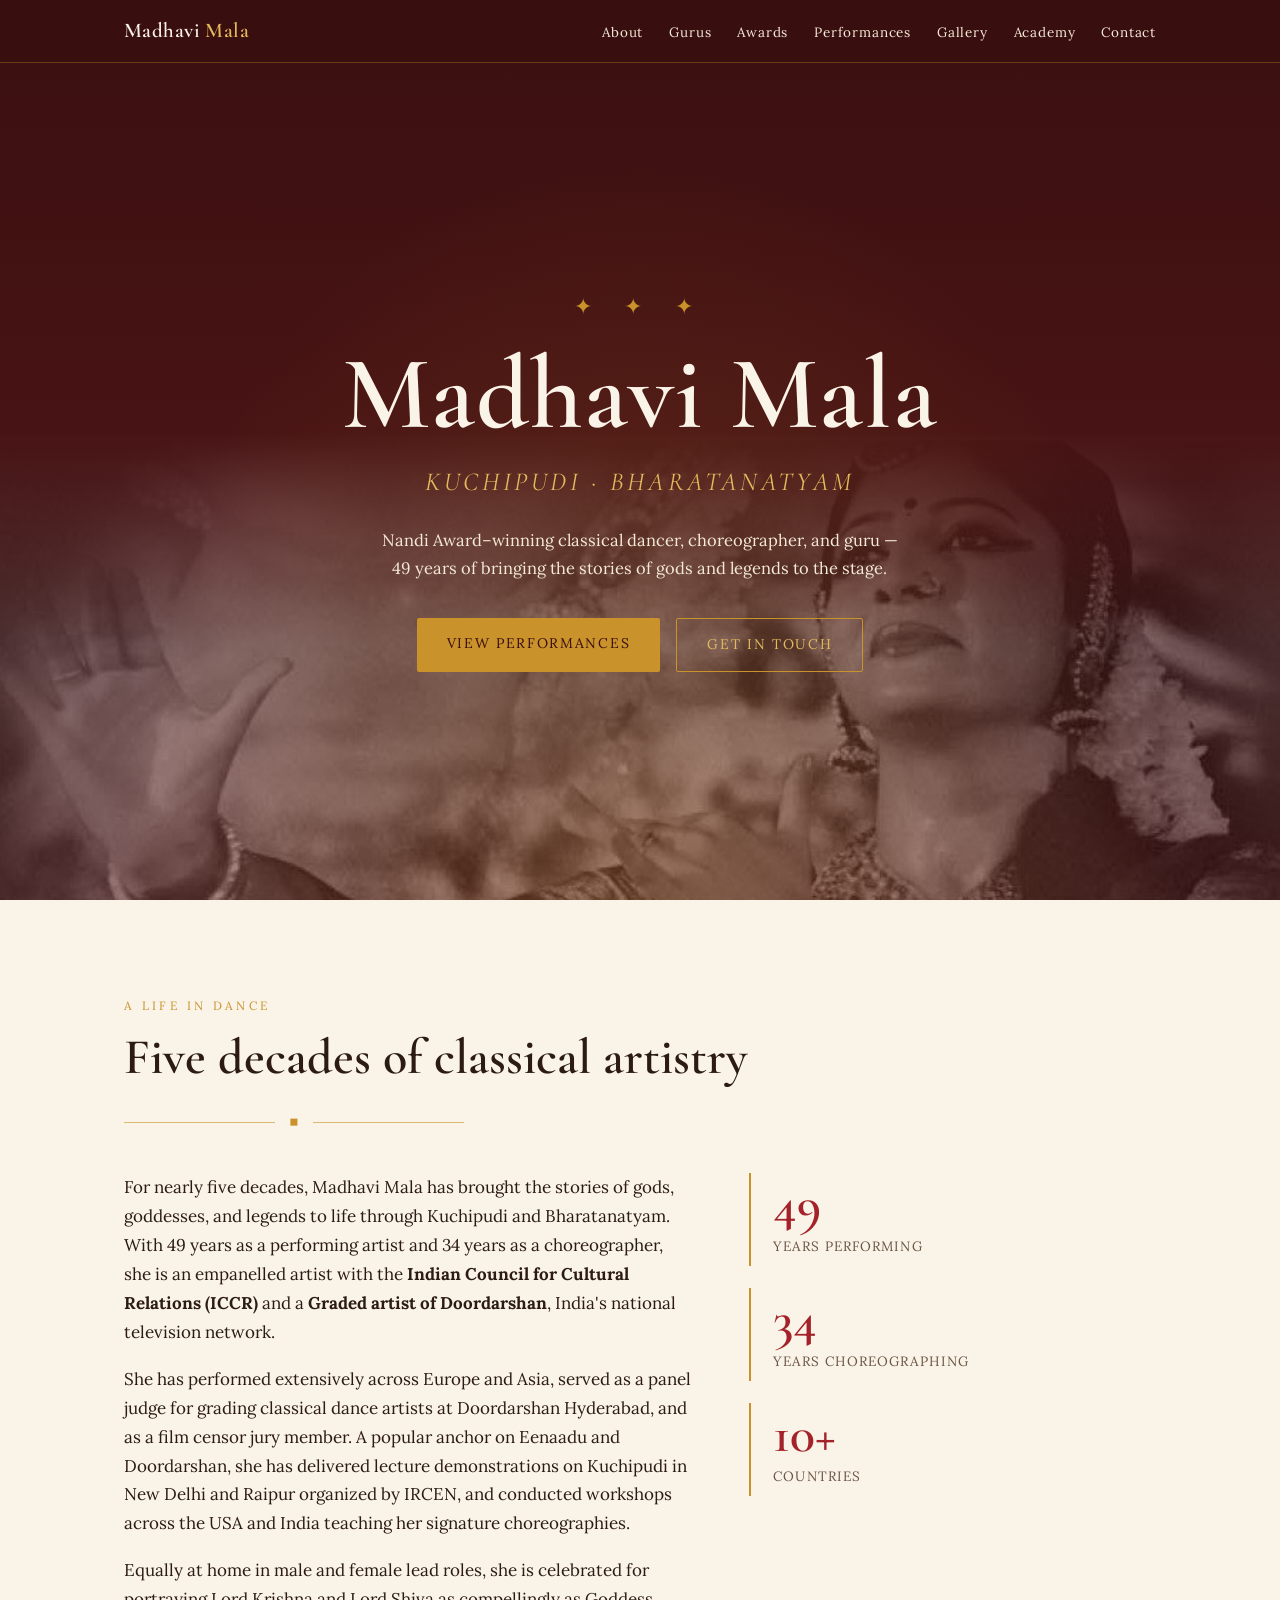
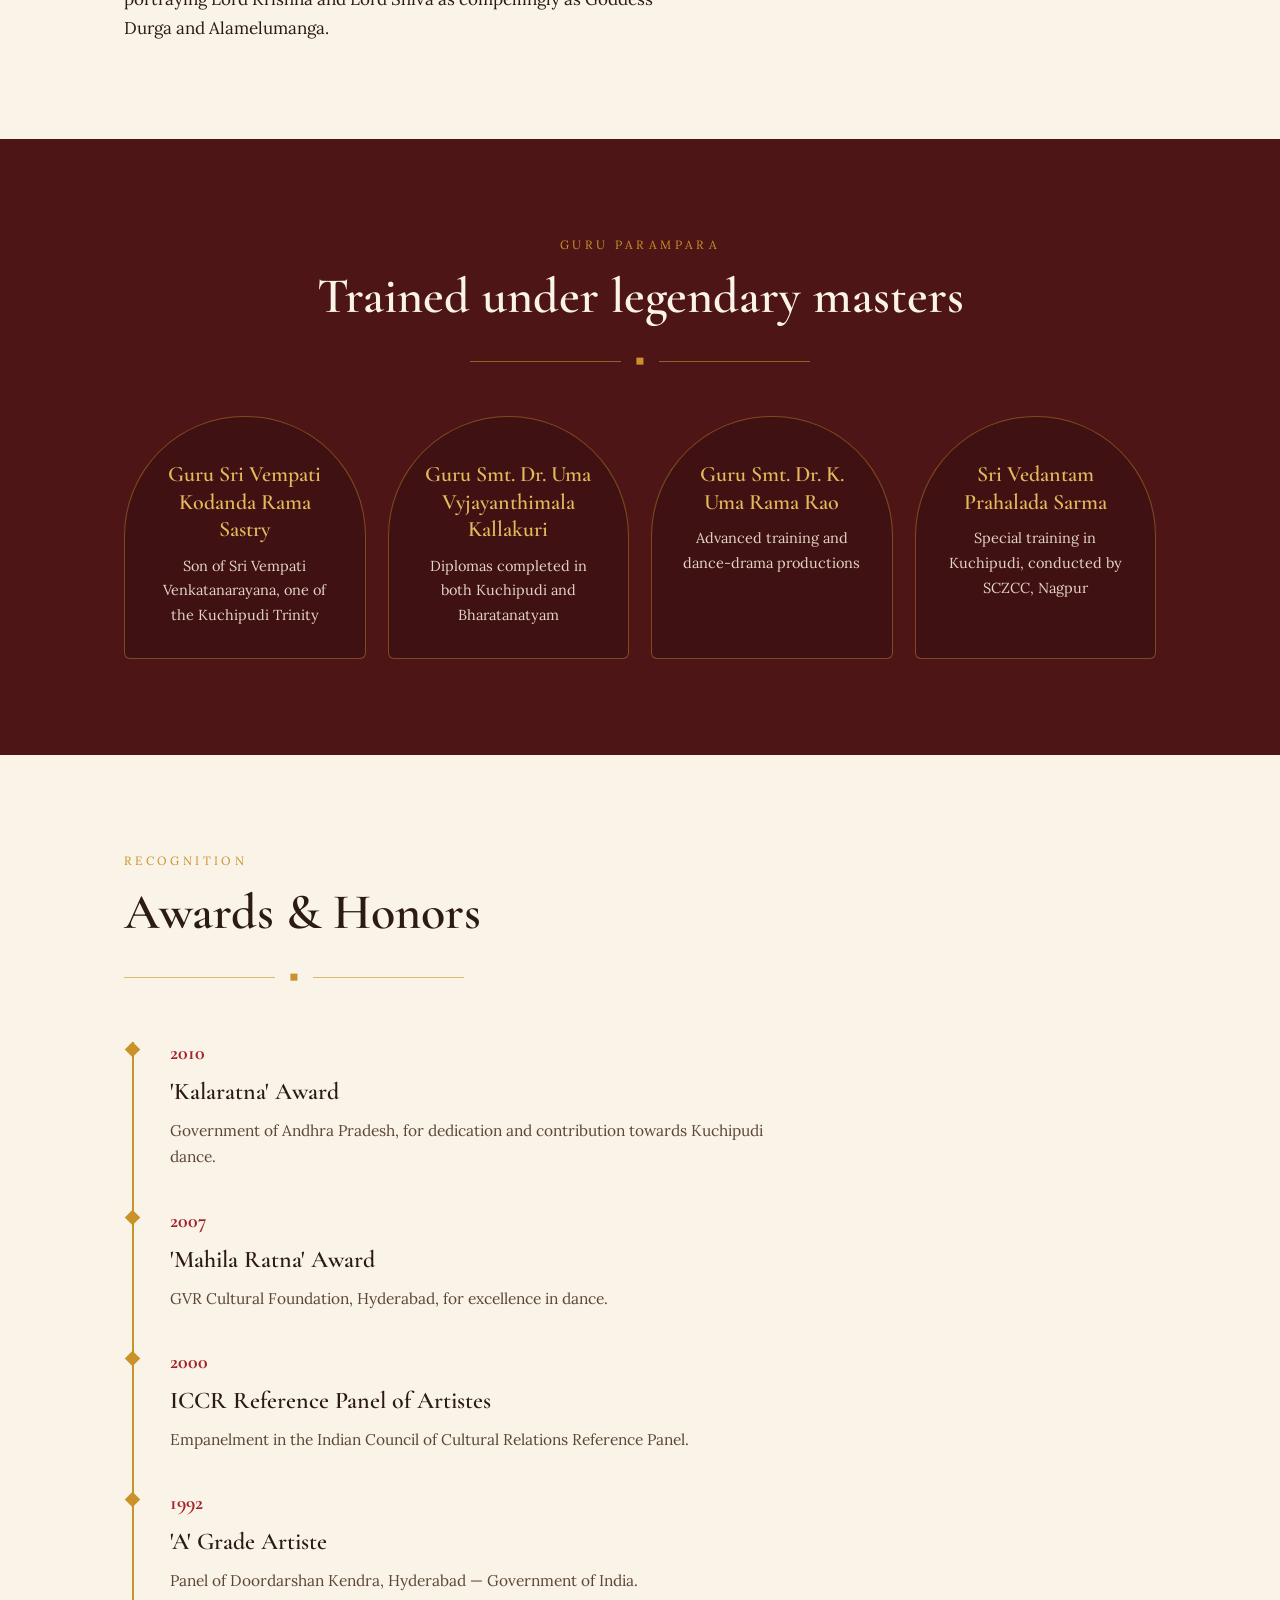
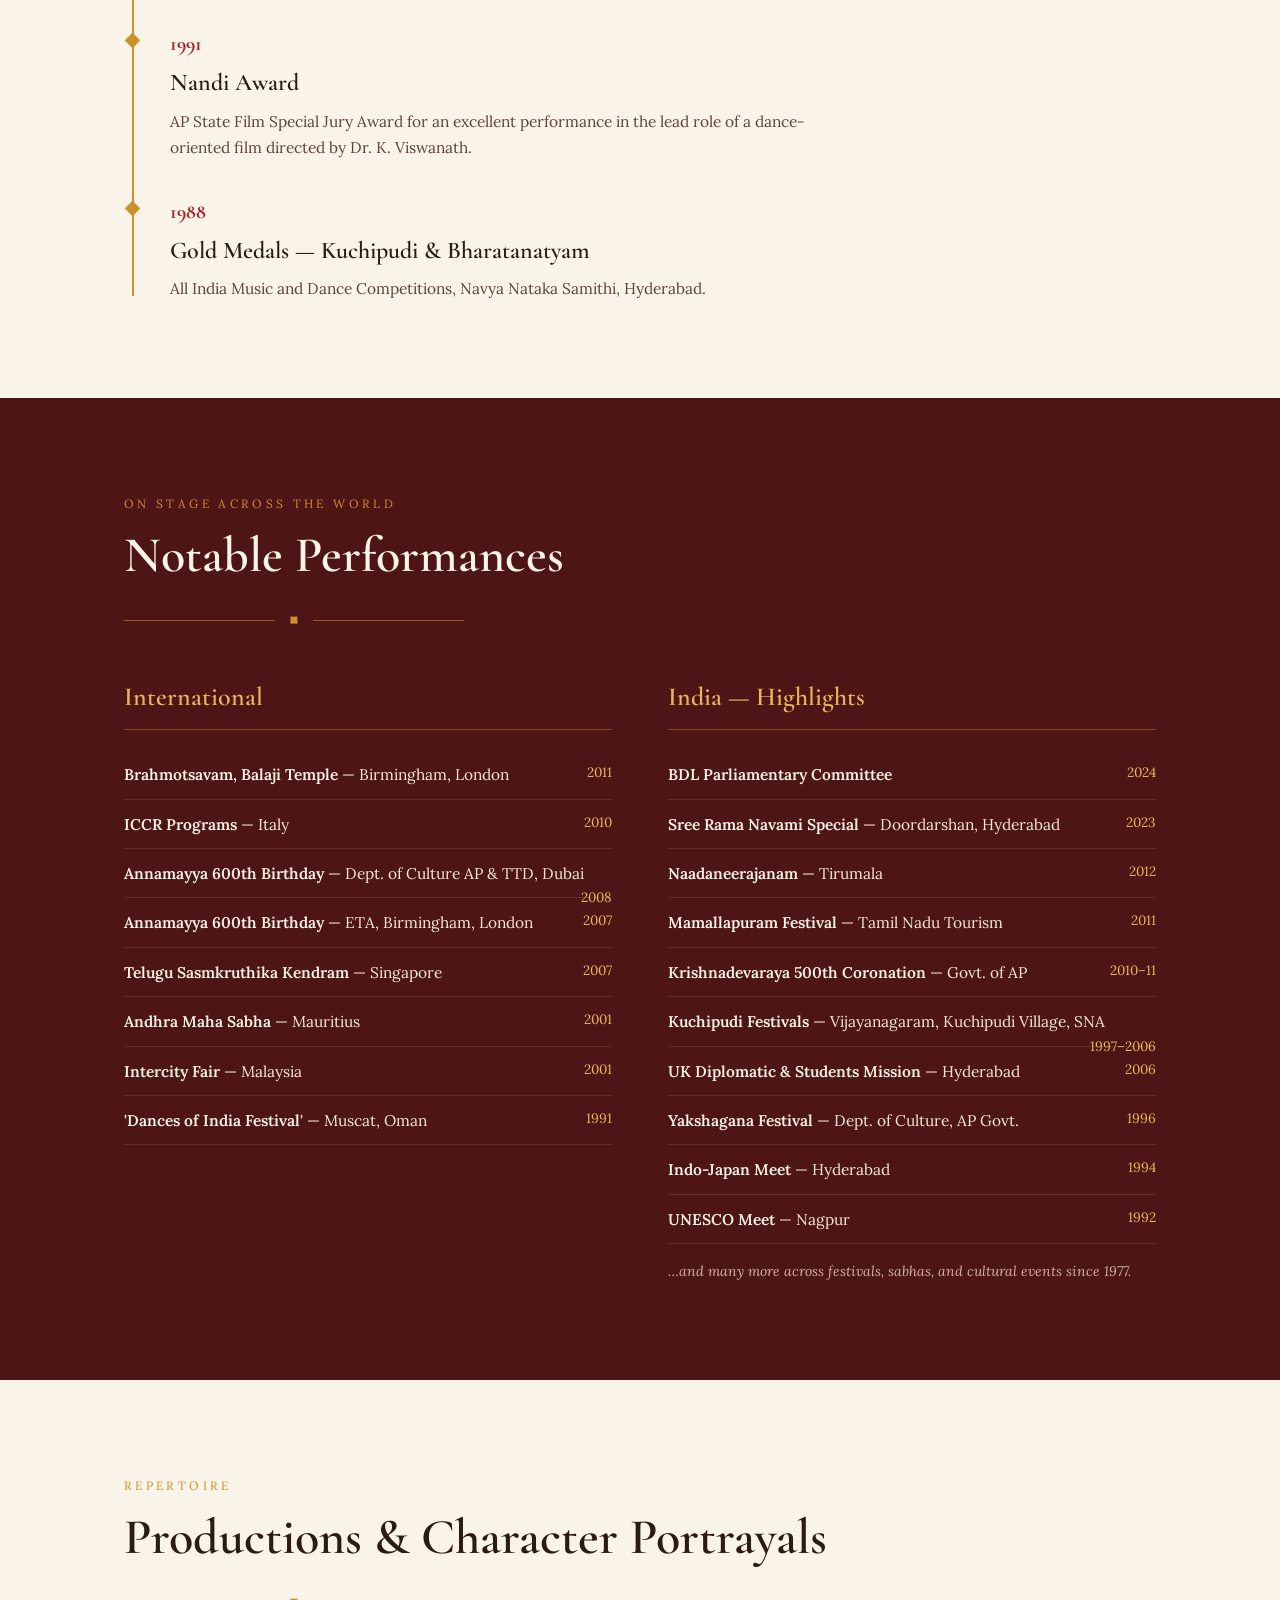
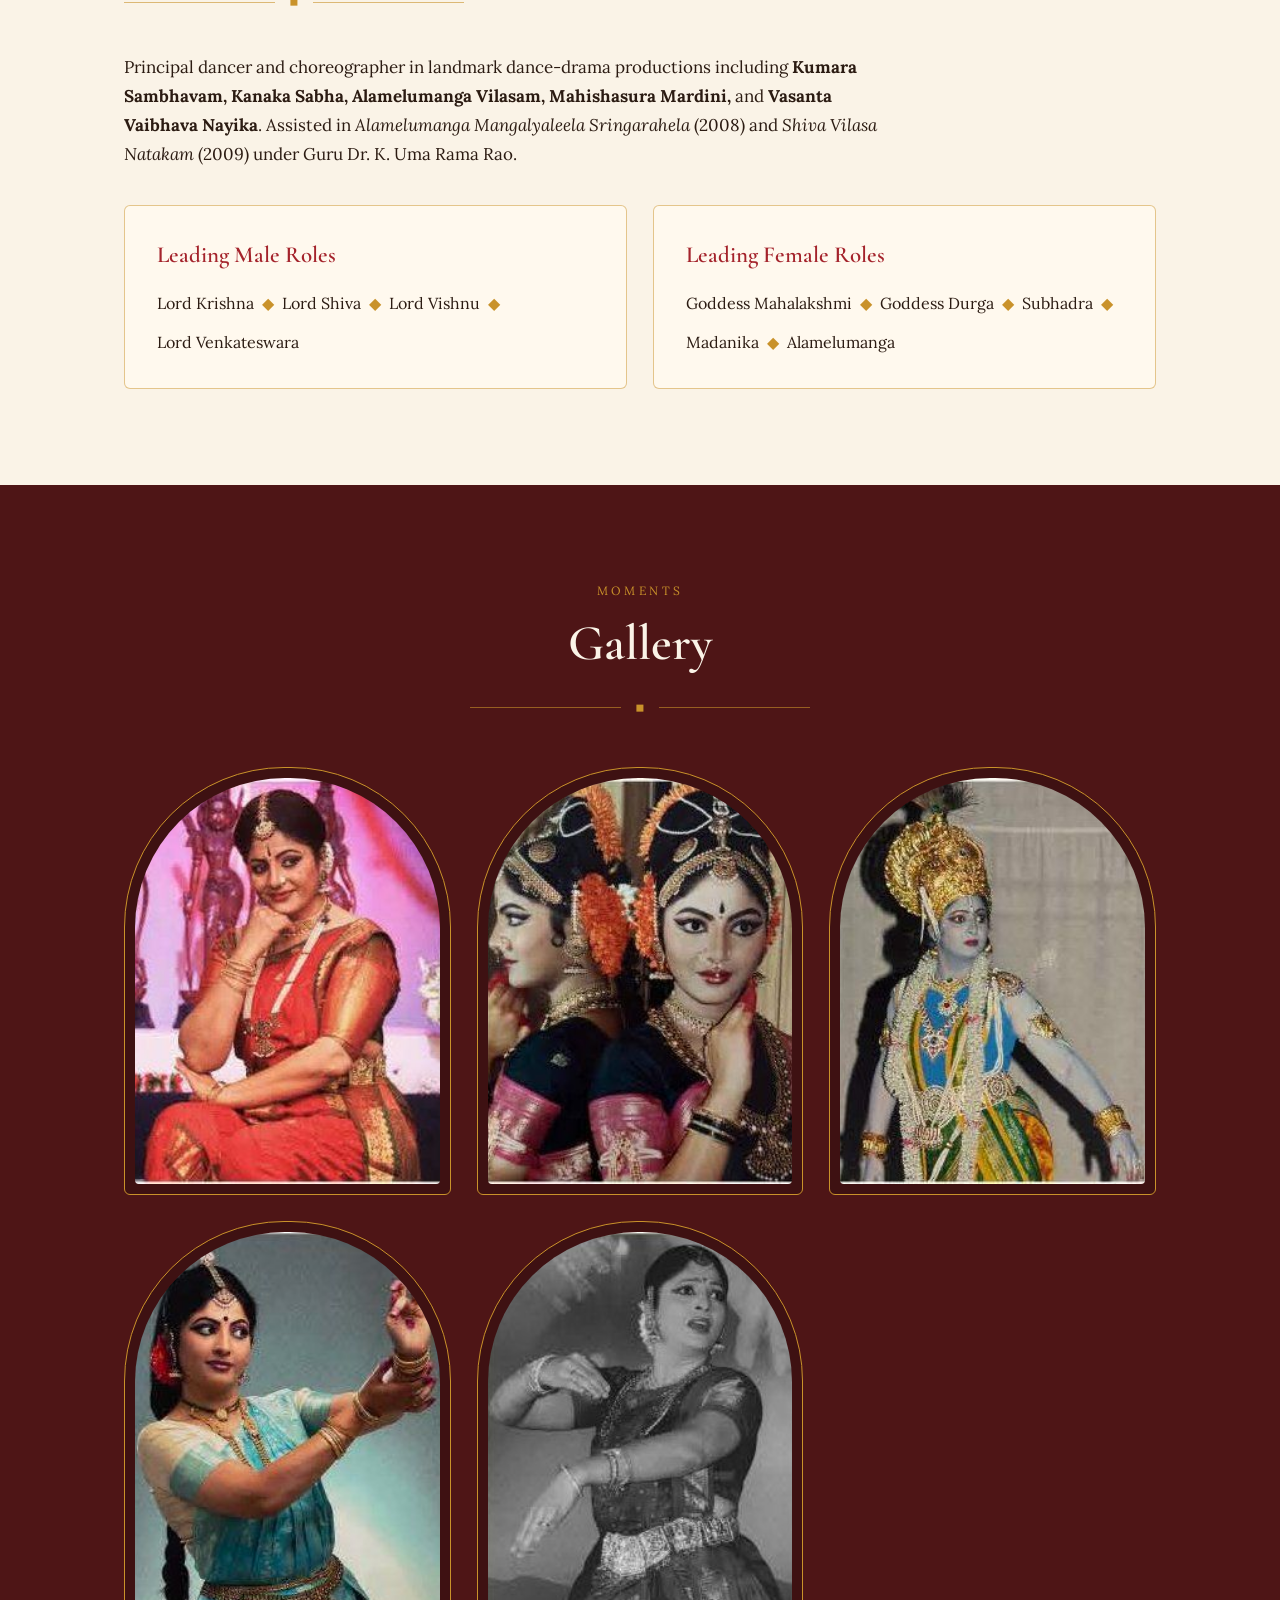
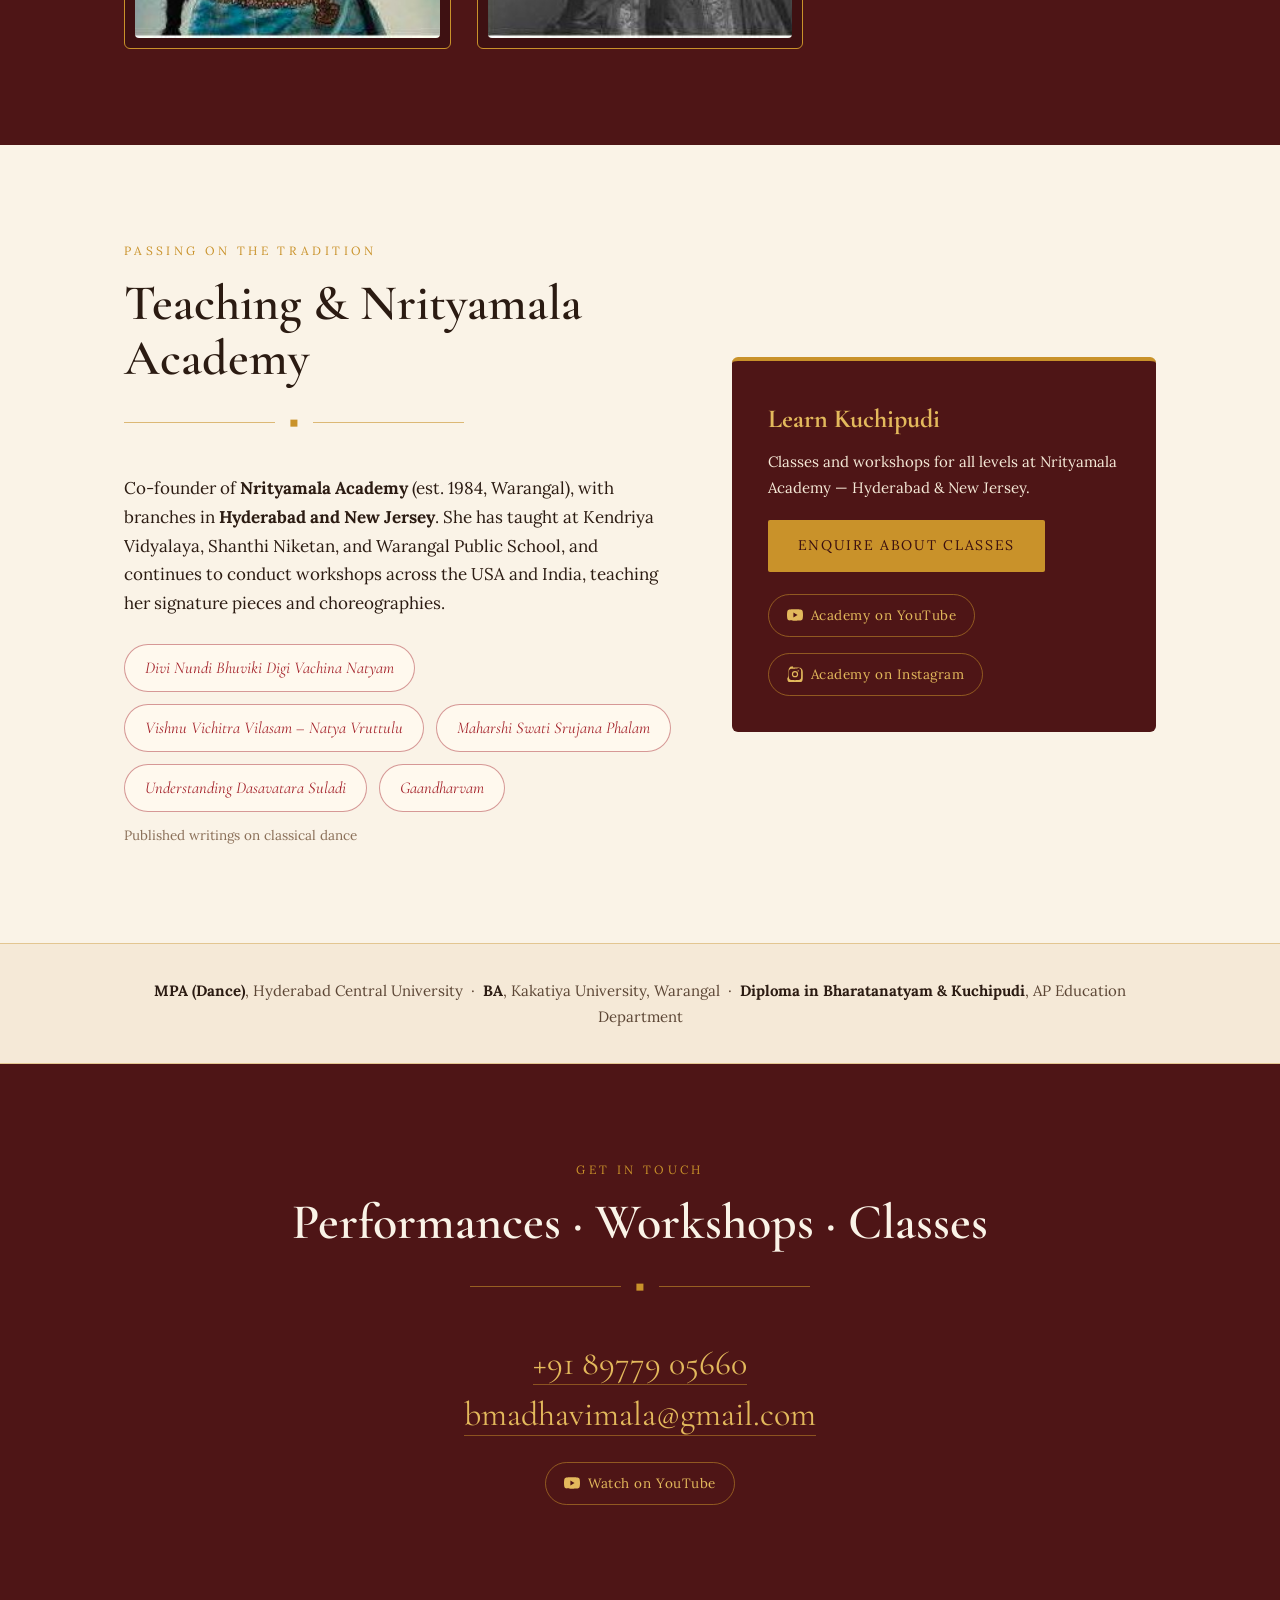
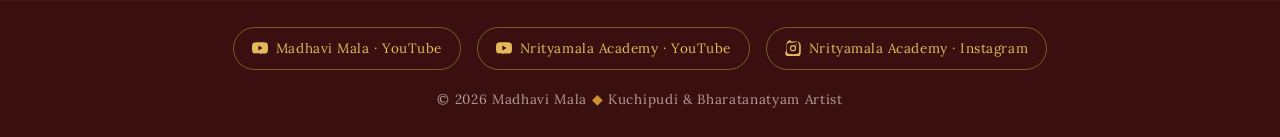
==== commit e50a4530: "Fix mobile layout: wrap role list spans, reposition hero photo crop Co-Authored-By: Claude Sonnet 5 " ====
--- a/index.html
+++ b/index.html
@@ -108,7 +108,7 @@
 .roles{display:grid;grid-template-columns:1fr 1fr;gap:26px;margin-top:36px}
 .role-card{background:#fff9ee;border:1px solid rgba(201,146,42,.5);border-radius:6px;padding:30px 32px}
 .role-card h3{font-family:var(--display);font-size:23px;font-weight:600;color:var(--kumkum);margin-bottom:12px}
-.role-card p{font-size:16px;line-height:2.05}
+.role-card p{font-size:16px;line-height:2.05;display:flex;flex-wrap:wrap;row-gap:6px}
 .role-card p span{white-space:nowrap}
 .role-card p .sep{color:var(--gold);padding:0 8px}
 
@@ -160,6 +160,7 @@
   .links.open{transform:none}
   .links a{display:block;padding:12px 24px;border-bottom:none}
   .menu-btn{display:block}
+  .hero-photo{background-position:66% 20%}
 }
 @media(max-width:520px){
   .gallery{grid-template-columns:1fr 1fr}
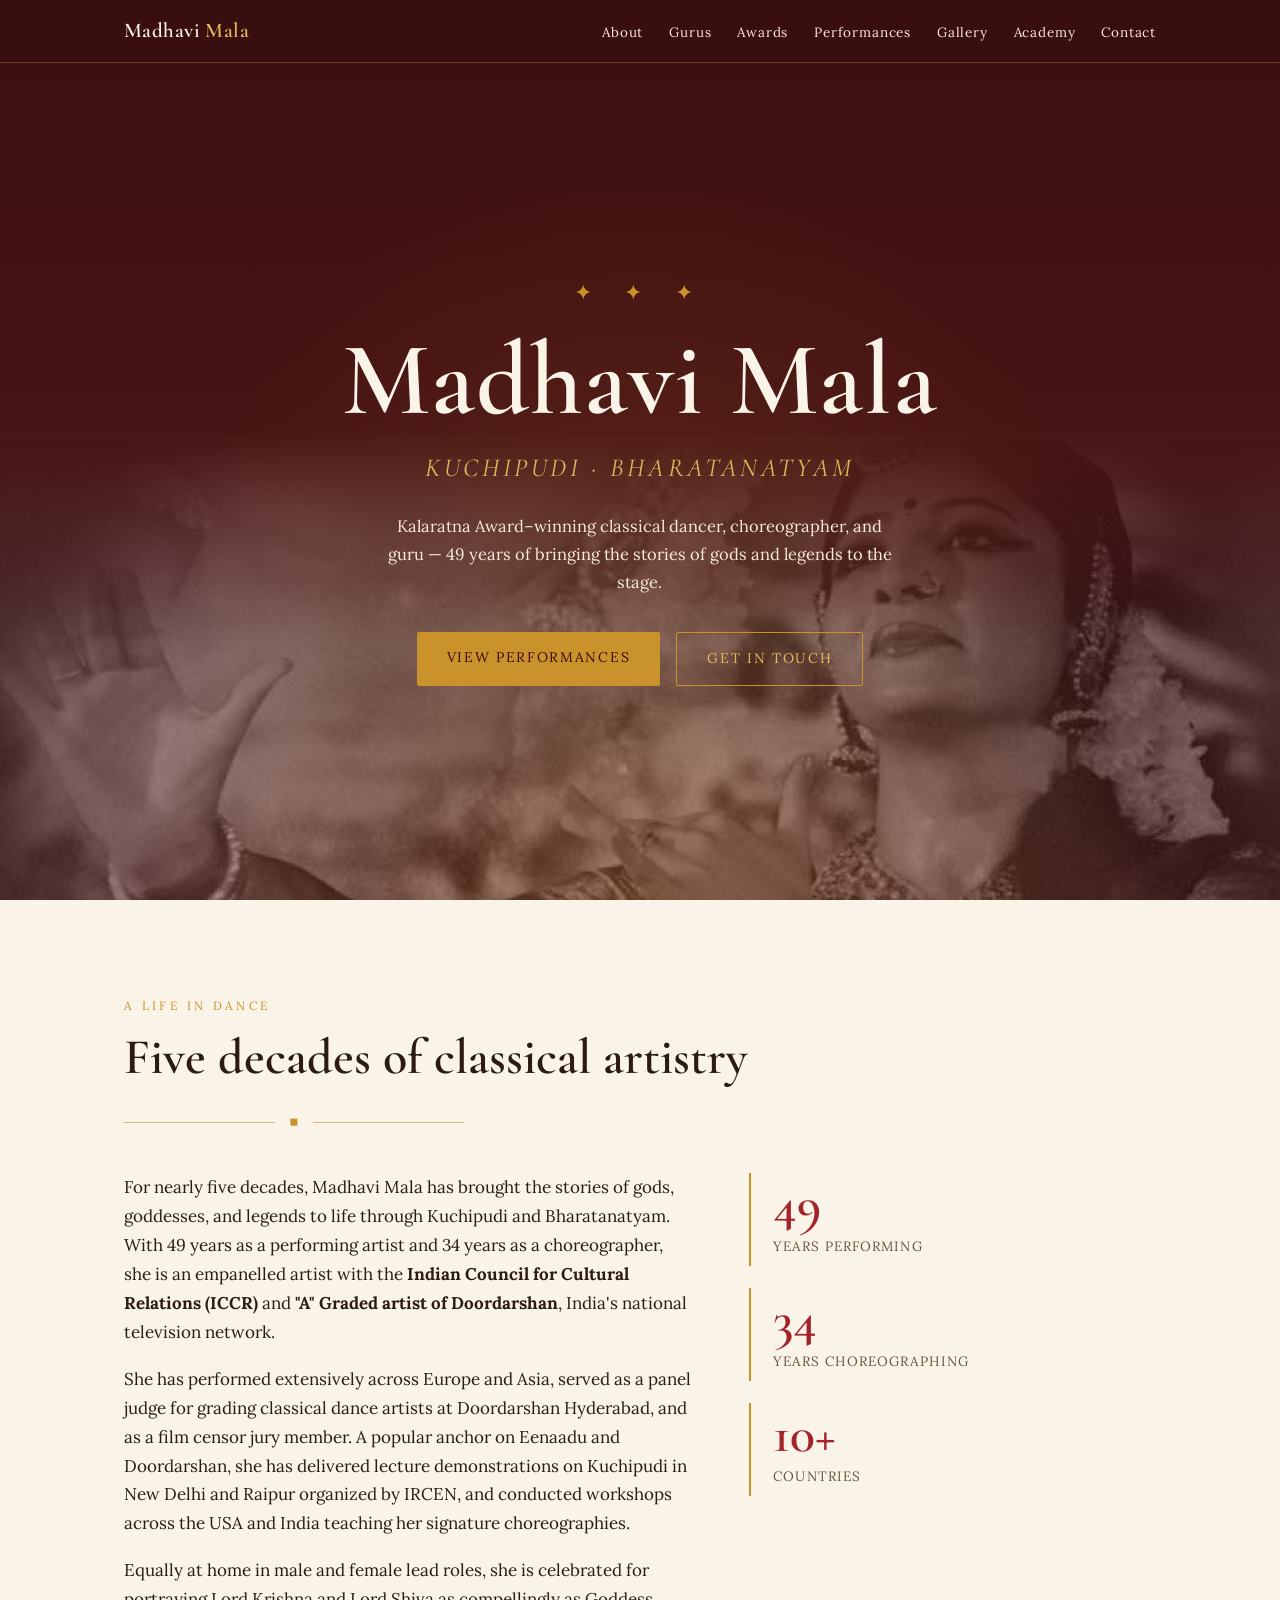
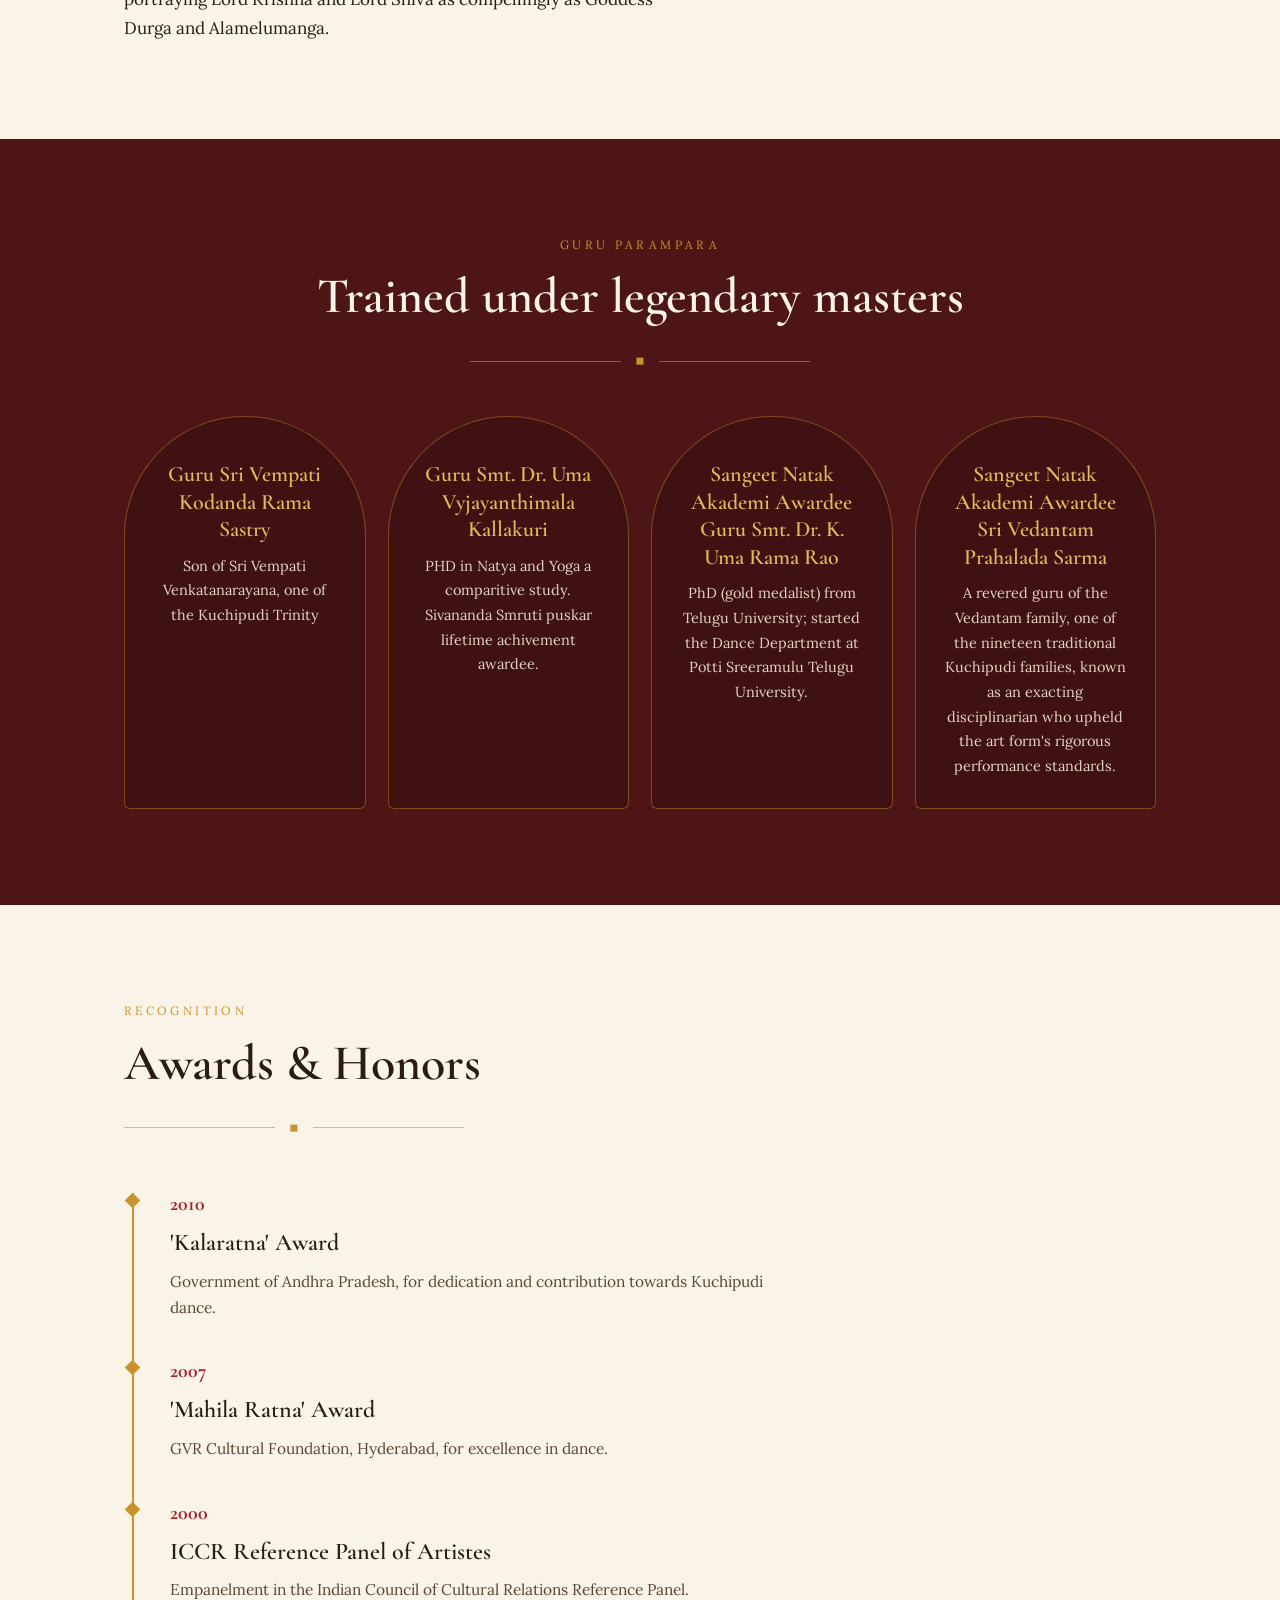
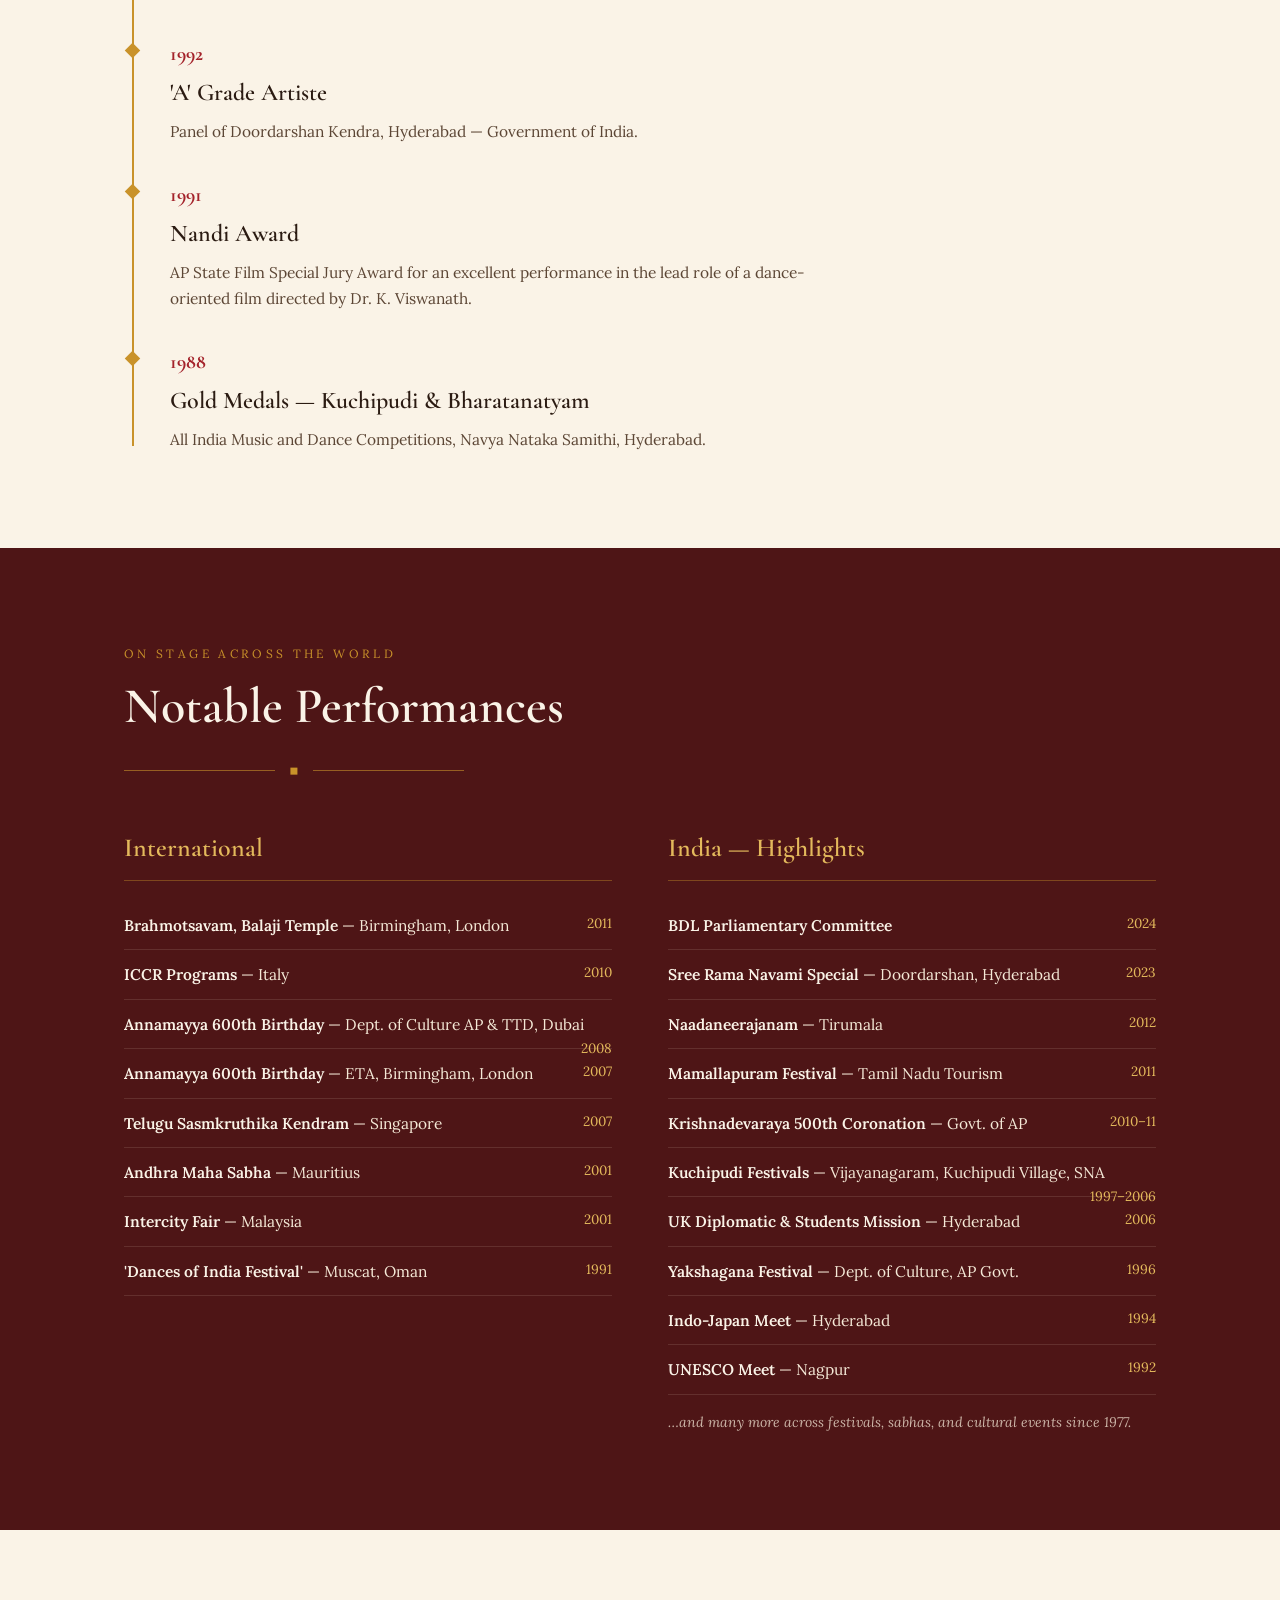
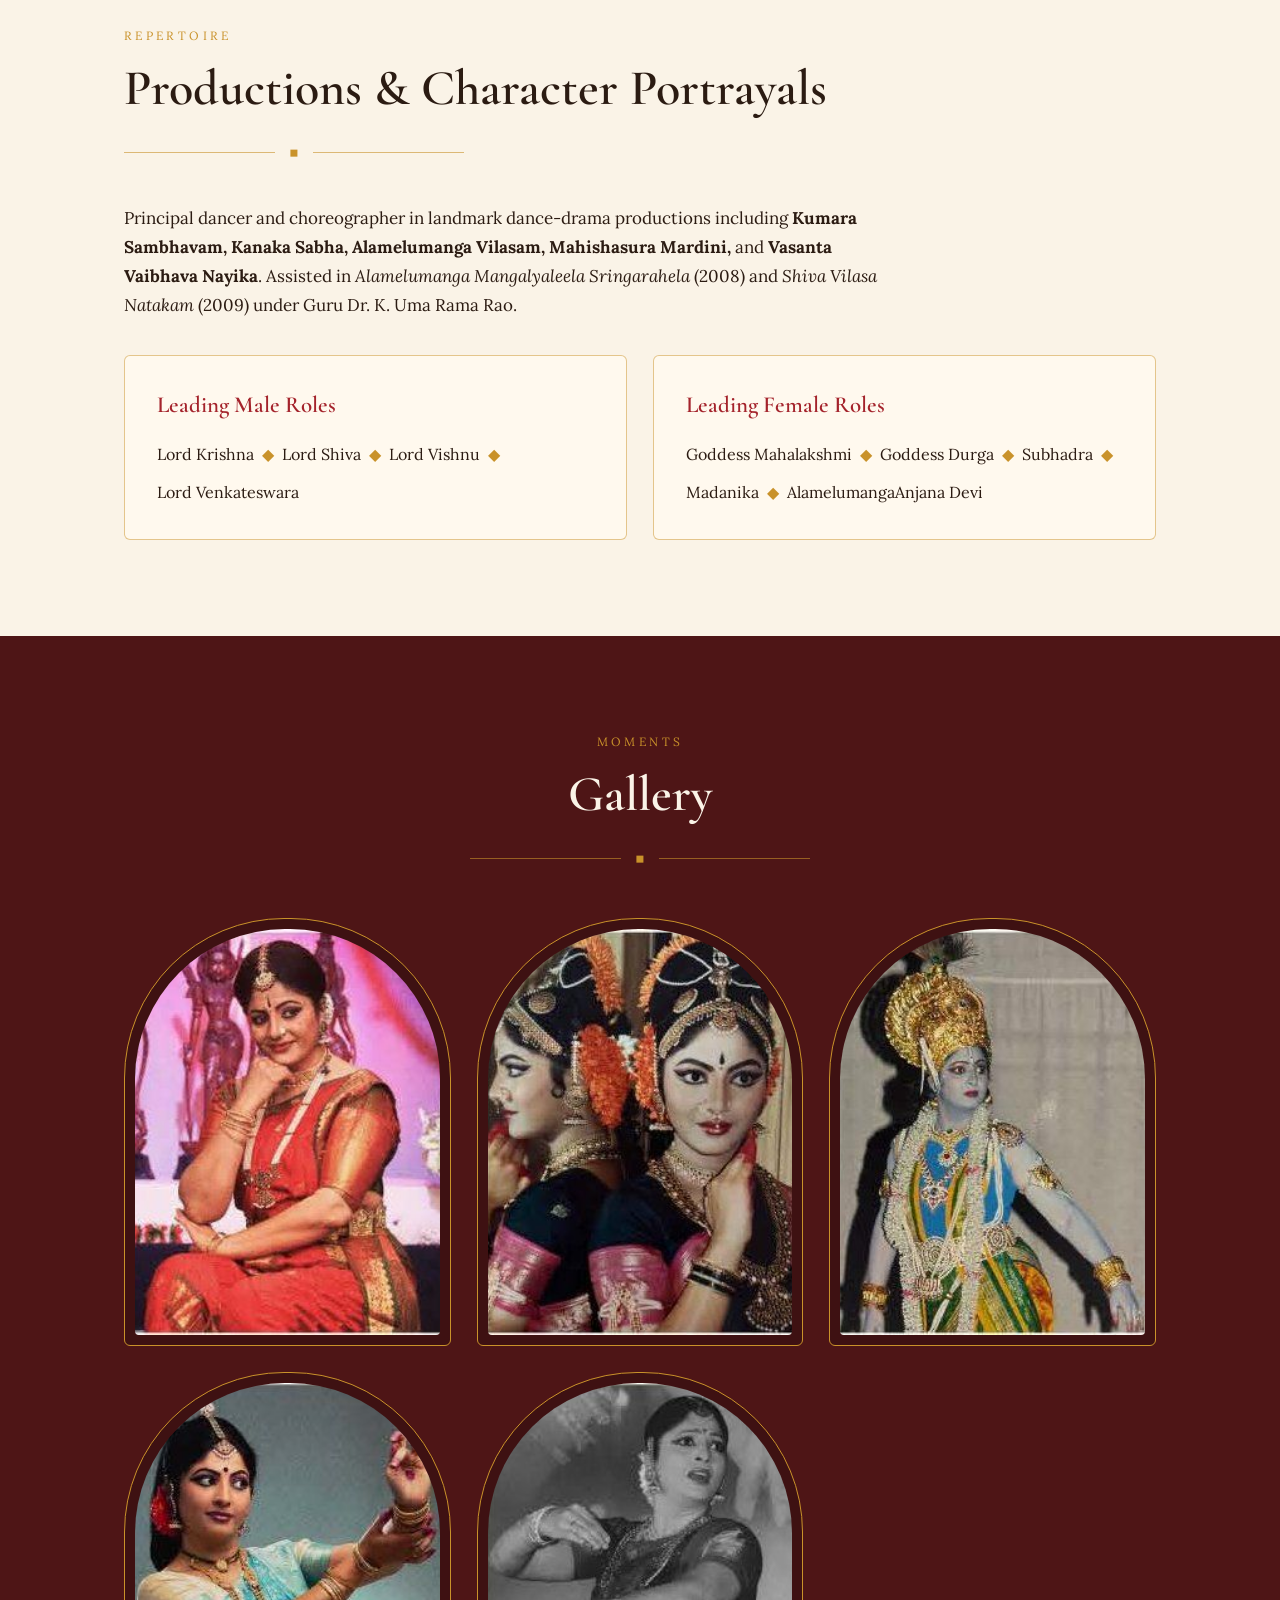
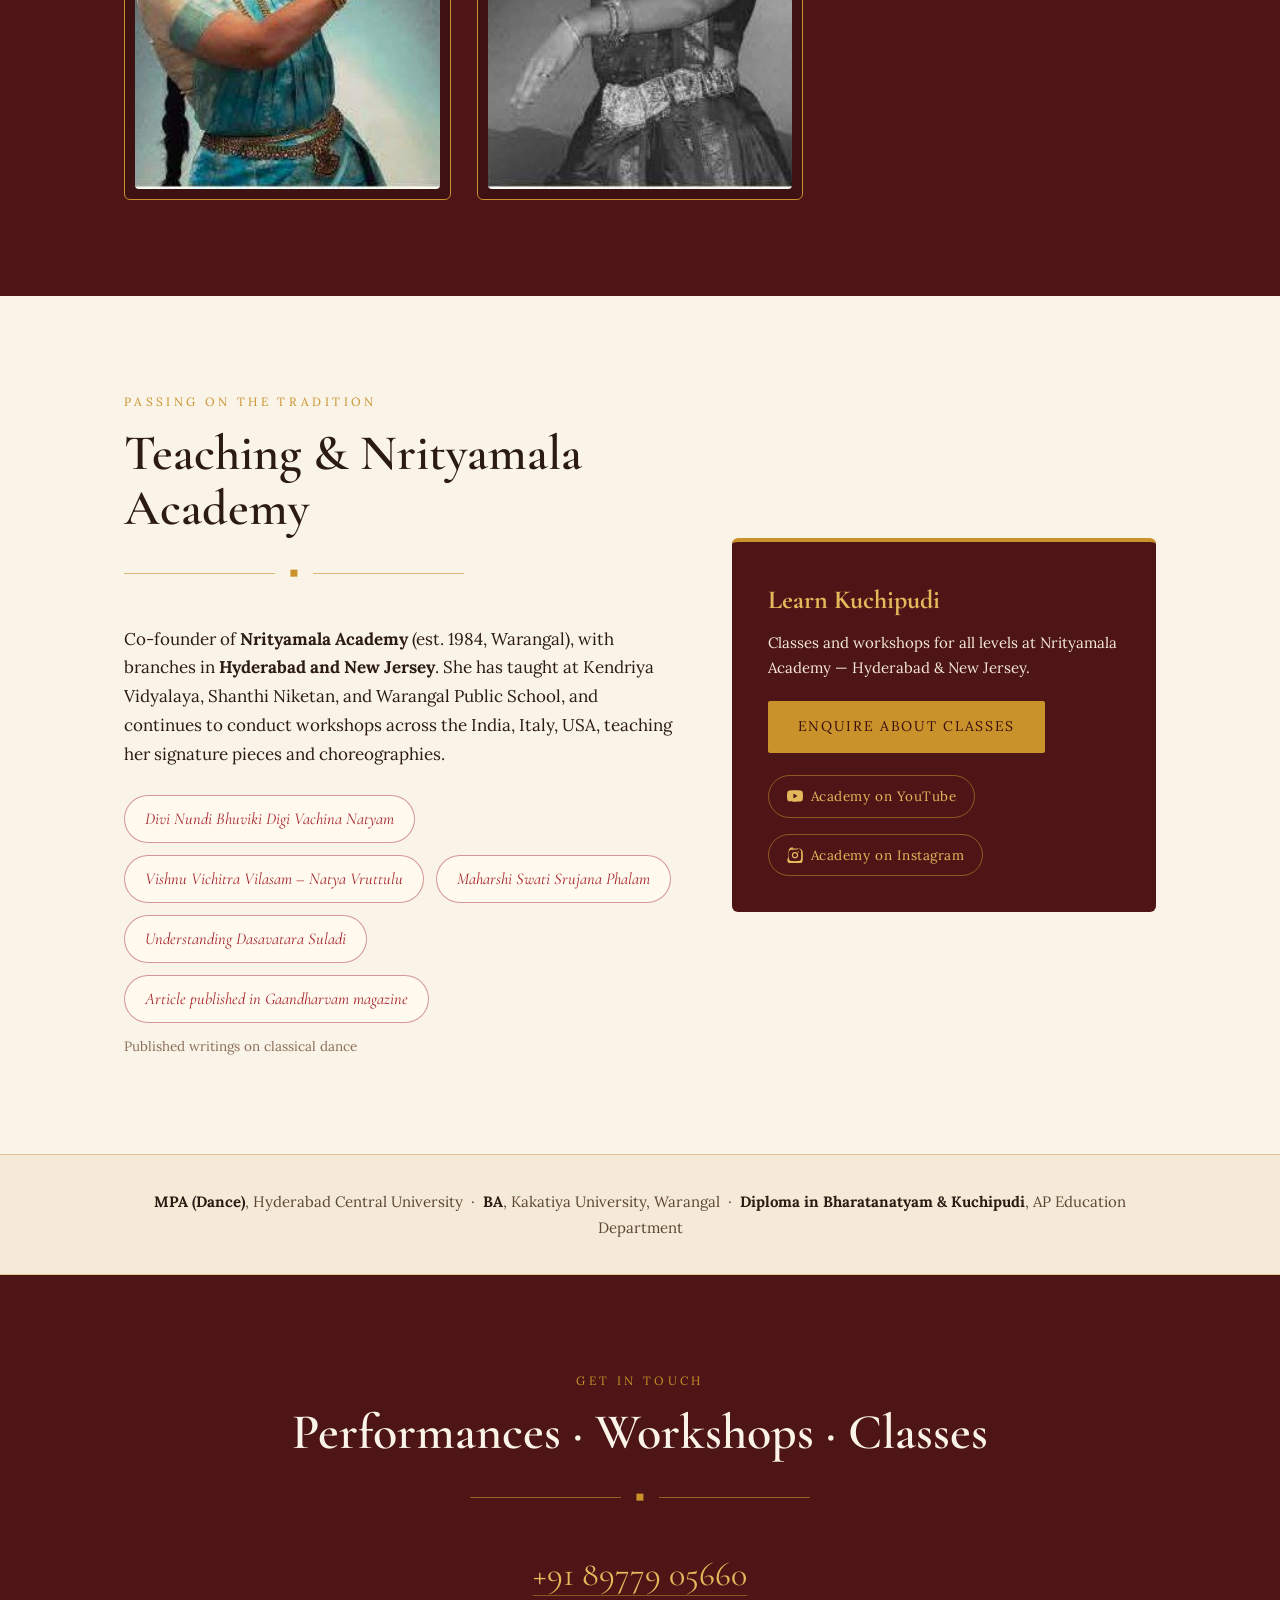
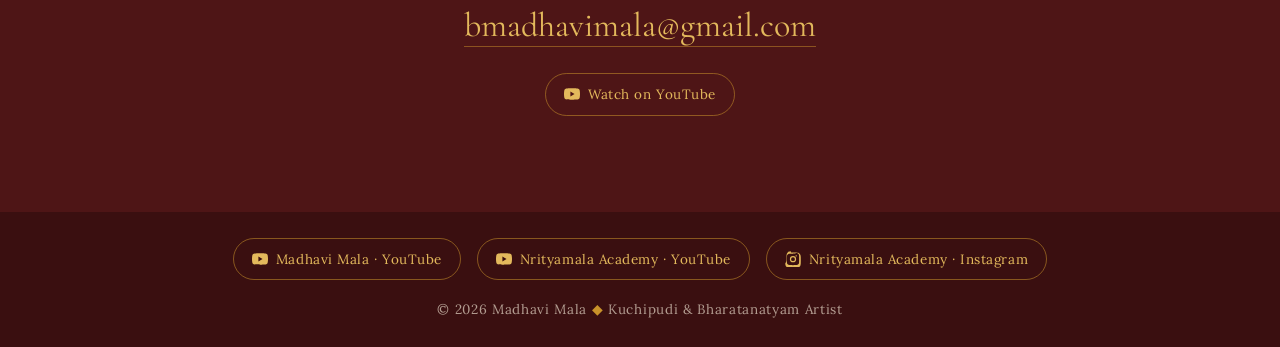
==== commit 9c558eed: "Update guru bios, awards, roles, and publication details Co-Authored-By: Claude Sonnet 5 <noreply@an" ====
--- a/index.html
+++ b/index.html
@@ -31,7 +31,7 @@
 section{padding:96px 0}
 .eyebrow{font-family:var(--body);font-size:12px;letter-spacing:.28em;text-transform:uppercase;color:var(--gold);margin-bottom:14px}
 h2{font-family:var(--display);font-weight:600;font-size:clamp(34px,4.5vw,50px);line-height:1.1;margin-bottom:22px}
-.dark{background:var(--maroon);color:var(--ivory-soft)}
+.dark{background:var(--maroon);color:var(--ivory-soft)} 
 .dark h2{color:var(--ivory)}
 .divider{display:flex;align-items:center;gap:14px;margin:26px 0 40px;max-width:340px}
 .divider::before,.divider::after{content:"";flex:1;height:1px;background:var(--gold);opacity:.6}
@@ -192,7 +192,7 @@
     <div class="hero-orn">✦ ✦ ✦</div>
     <h1>Madhavi Mala</h1>
     <div class="hero-sub">KUCHIPUDI · BHARATANATYAM</div>
-    <p class="hero-line">Nandi Award–winning classical dancer, choreographer, and guru — 49 years of bringing the stories of gods and legends to the stage.</p>
+    <p class="hero-line">Kalaratna Award–winning classical dancer, choreographer, and guru — 49 years of bringing the stories of gods and legends to the stage.</p>
     <div class="hero-ctas">
       <a class="btn btn-gold" href="#performances">View Performances</a>
       <a class="btn btn-line" href="#contact">Get in Touch</a>
@@ -207,7 +207,7 @@
     <div class="divider reveal"><span>◆</span></div>
     <div class="about-grid">
       <div class="reveal">
-        <p>For nearly five decades, Madhavi Mala has brought the stories of gods, goddesses, and legends to life through Kuchipudi and Bharatanatyam. With 49 years as a performing artist and 34 years as a choreographer, she is an empanelled artist with the <b>Indian Council for Cultural Relations (ICCR)</b> and a <b>Graded artist of Doordarshan</b>, India's national television network.</p>
+        <p>For nearly five decades, Madhavi Mala has brought the stories of gods, goddesses, and legends to life through Kuchipudi and Bharatanatyam. With 49 years as a performing artist and 34 years as a choreographer, she is an empanelled artist with the <b>Indian Council for Cultural Relations (ICCR)</b> and <b>"A" Graded artist of Doordarshan</b>, India's national television network.</p>
         <p>She has performed extensively across Europe and Asia, served as a panel judge for grading classical dance artists at Doordarshan Hyderabad, and as a film censor jury member. A popular anchor on Eenaadu and Doordarshan, she has delivered lecture demonstrations on Kuchipudi in New Delhi and Raipur organized by IRCEN, and conducted workshops across the USA and India teaching her signature choreographies.</p>
         <p>Equally at home in male and female lead roles, she is celebrated for portraying Lord Krishna and Lord Shiva as compellingly as Goddess Durga and Alamelumanga.</p>
       </div>
@@ -227,9 +227,9 @@
     <div class="divider reveal"><span>◆</span></div>
     <div class="gurus">
       <div class="guru reveal"><h3>Guru Sri Vempati Kodanda Rama Sastry</h3><p>Son of Sri Vempati Venkatanarayana, one of the Kuchipudi Trinity</p></div>
-      <div class="guru reveal"><h3>Guru Smt. Dr. Uma Vyjayanthimala Kallakuri</h3><p>Diplomas completed in both Kuchipudi and Bharatanatyam</p></div>
-      <div class="guru reveal"><h3>Guru Smt. Dr. K. Uma Rama Rao</h3><p>Advanced training and dance-drama productions</p></div>
-      <div class="guru reveal"><h3>Sri Vedantam Prahalada Sarma</h3><p>Special training in Kuchipudi, conducted by SCZCC, Nagpur</p></div>
+      <div class="guru reveal"><h3>Guru Smt. Dr. Uma Vyjayanthimala Kallakuri</h3><p>PHD in Natya and Yoga a comparitive study. Sivananda Smruti puskar lifetime achivement awardee.</p></div>
+      <div class="guru reveal"><h3>Sangeet Natak Akademi Awardee Guru Smt. Dr. K. Uma Rama Rao</h3><p>PhD (gold medalist) from Telugu University; started the Dance Department at Potti Sreeramulu Telugu University.</p></div>
+      <div class="guru reveal"><h3>Sangeet Natak Akademi Awardee Sri Vedantam Prahalada Sarma</h3><p>A revered guru of the Vedantam family, one of the nineteen traditional Kuchipudi families, known as an exacting disciplinarian who upheld the art form's rigorous performance standards.</p></div>
     </div>
   </div>
 </section>
@@ -302,7 +302,7 @@
       </div>
       <div class="role-card reveal">
         <h3>Leading Female Roles</h3>
-        <p><span>Goddess Mahalakshmi</span><span class="sep">◆</span><span>Goddess Durga</span><span class="sep">◆</span><span>Subhadra</span><span class="sep">◆</span><span>Madanika</span><span class="sep">◆</span><span>Alamelumanga</span></p>
+        <p><span>Goddess Mahalakshmi</span><span class="sep">◆</span><span>Goddess Durga</span><span class="sep">◆</span><span>Subhadra</span><span class="sep">◆</span><span>Madanika</span><span class="sep">◆</span><span>Alamelumanga</span><span>Anjana Devi</span></p>
       </div>
     </div>
   </div>
@@ -330,13 +330,13 @@
         <div class="eyebrow">Passing on the Tradition</div>
         <h2>Teaching &amp; Nrityamala Academy</h2>
         <div class="divider"><span>◆</span></div>
-        <p>Co-founder of <b>Nrityamala Academy</b> (est. 1984, Warangal), with branches in <b>Hyderabad and New Jersey</b>. She has taught at Kendriya Vidyalaya, Shanthi Niketan, and Warangal Public School, and continues to conduct workshops across the USA and India, teaching her signature pieces and choreographies.</p>
+        <p>Co-founder of <b>Nrityamala Academy</b> (est. 1984, Warangal), with branches in <b>Hyderabad and New Jersey</b>. She has taught at Kendriya Vidyalaya, Shanthi Niketan, and Warangal Public School, and continues to conduct workshops across the India, Italy, USA, teaching her signature pieces and choreographies.</p>
         <div class="pubs" style="margin-top:26px">
           <div class="pub">Divi Nundi Bhuviki Digi Vachina Natyam</div>
           <div class="pub">Vishnu Vichitra Vilasam – Natya Vruttulu</div>
           <div class="pub">Maharshi Swati Srujana Phalam</div>
           <div class="pub">Understanding Dasavatara Suladi</div>
-          <div class="pub">Gaandharvam</div>
+          <div class="pub">Article published in Gaandharvam magazine</div>
         </div>
         <p style="margin-top:12px;font-size:13.5px;color:#8a6f58">Published writings on classical dance</p>
       </div>
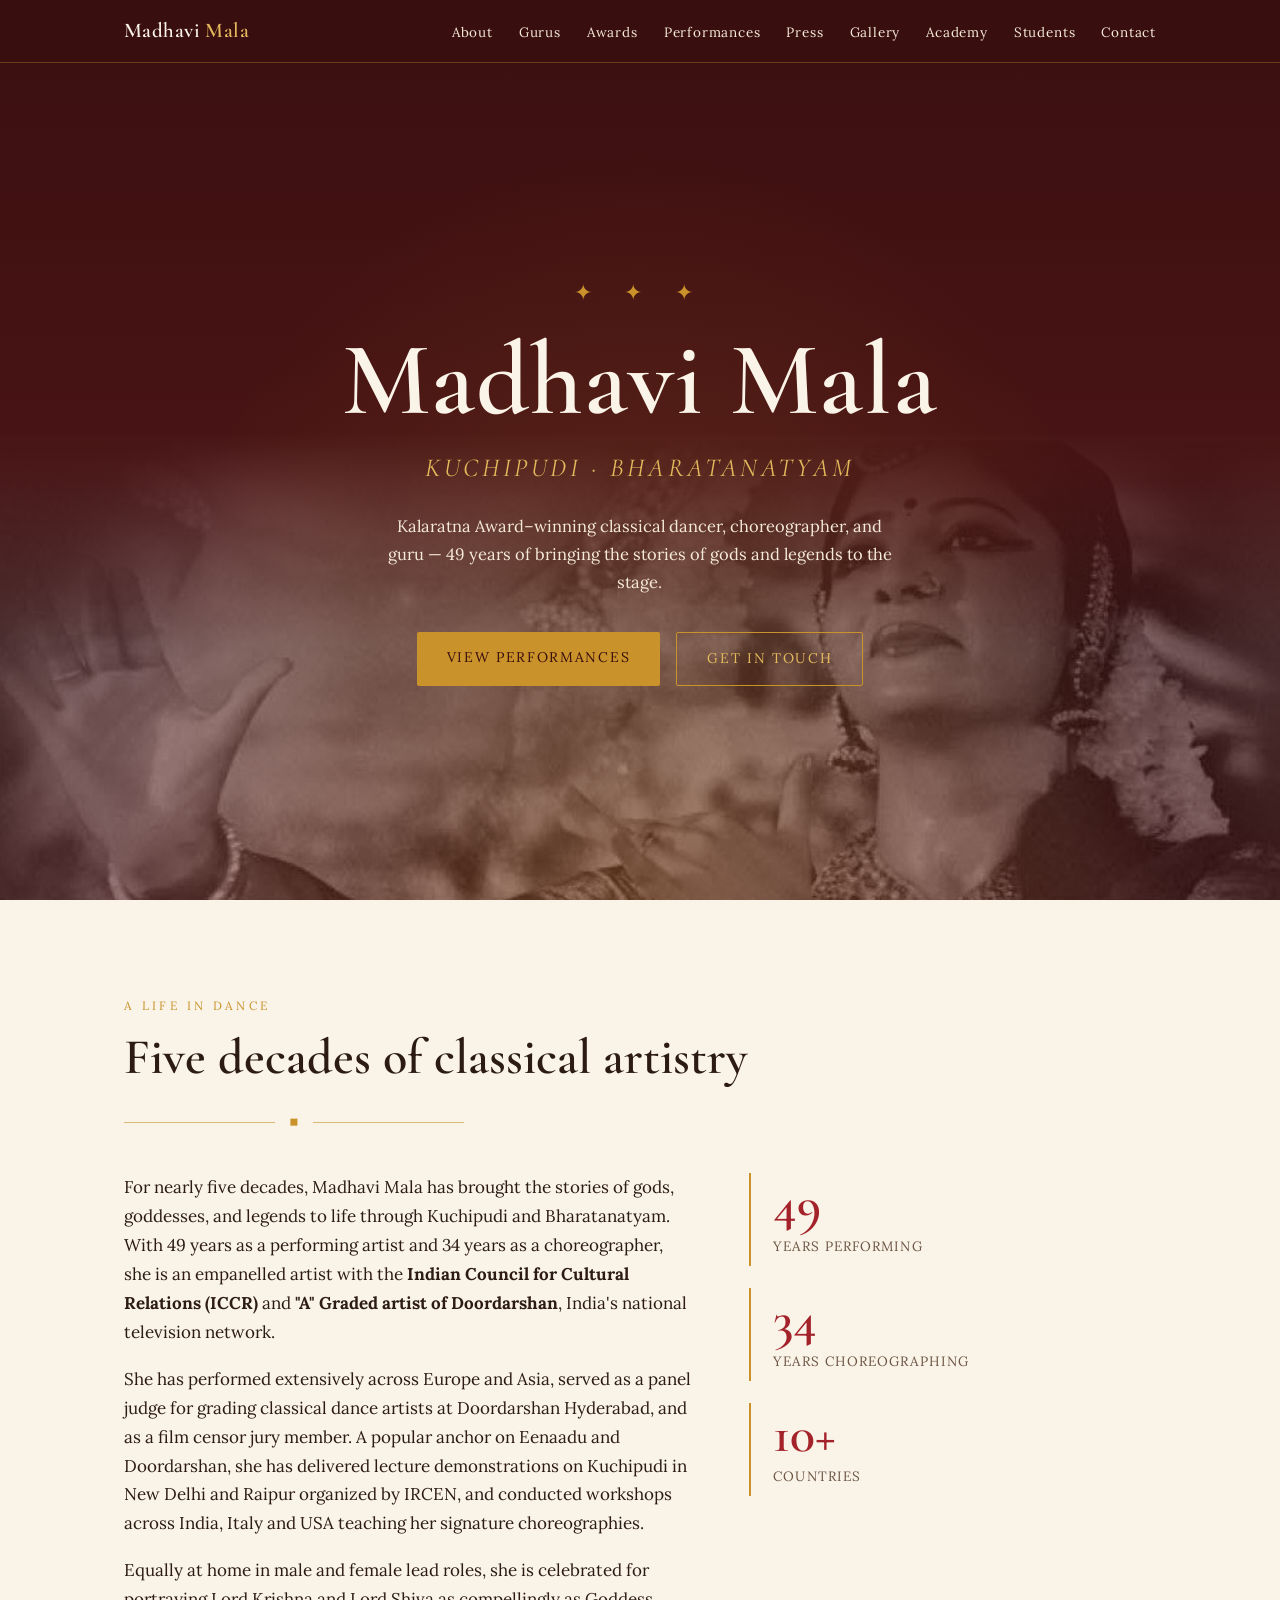
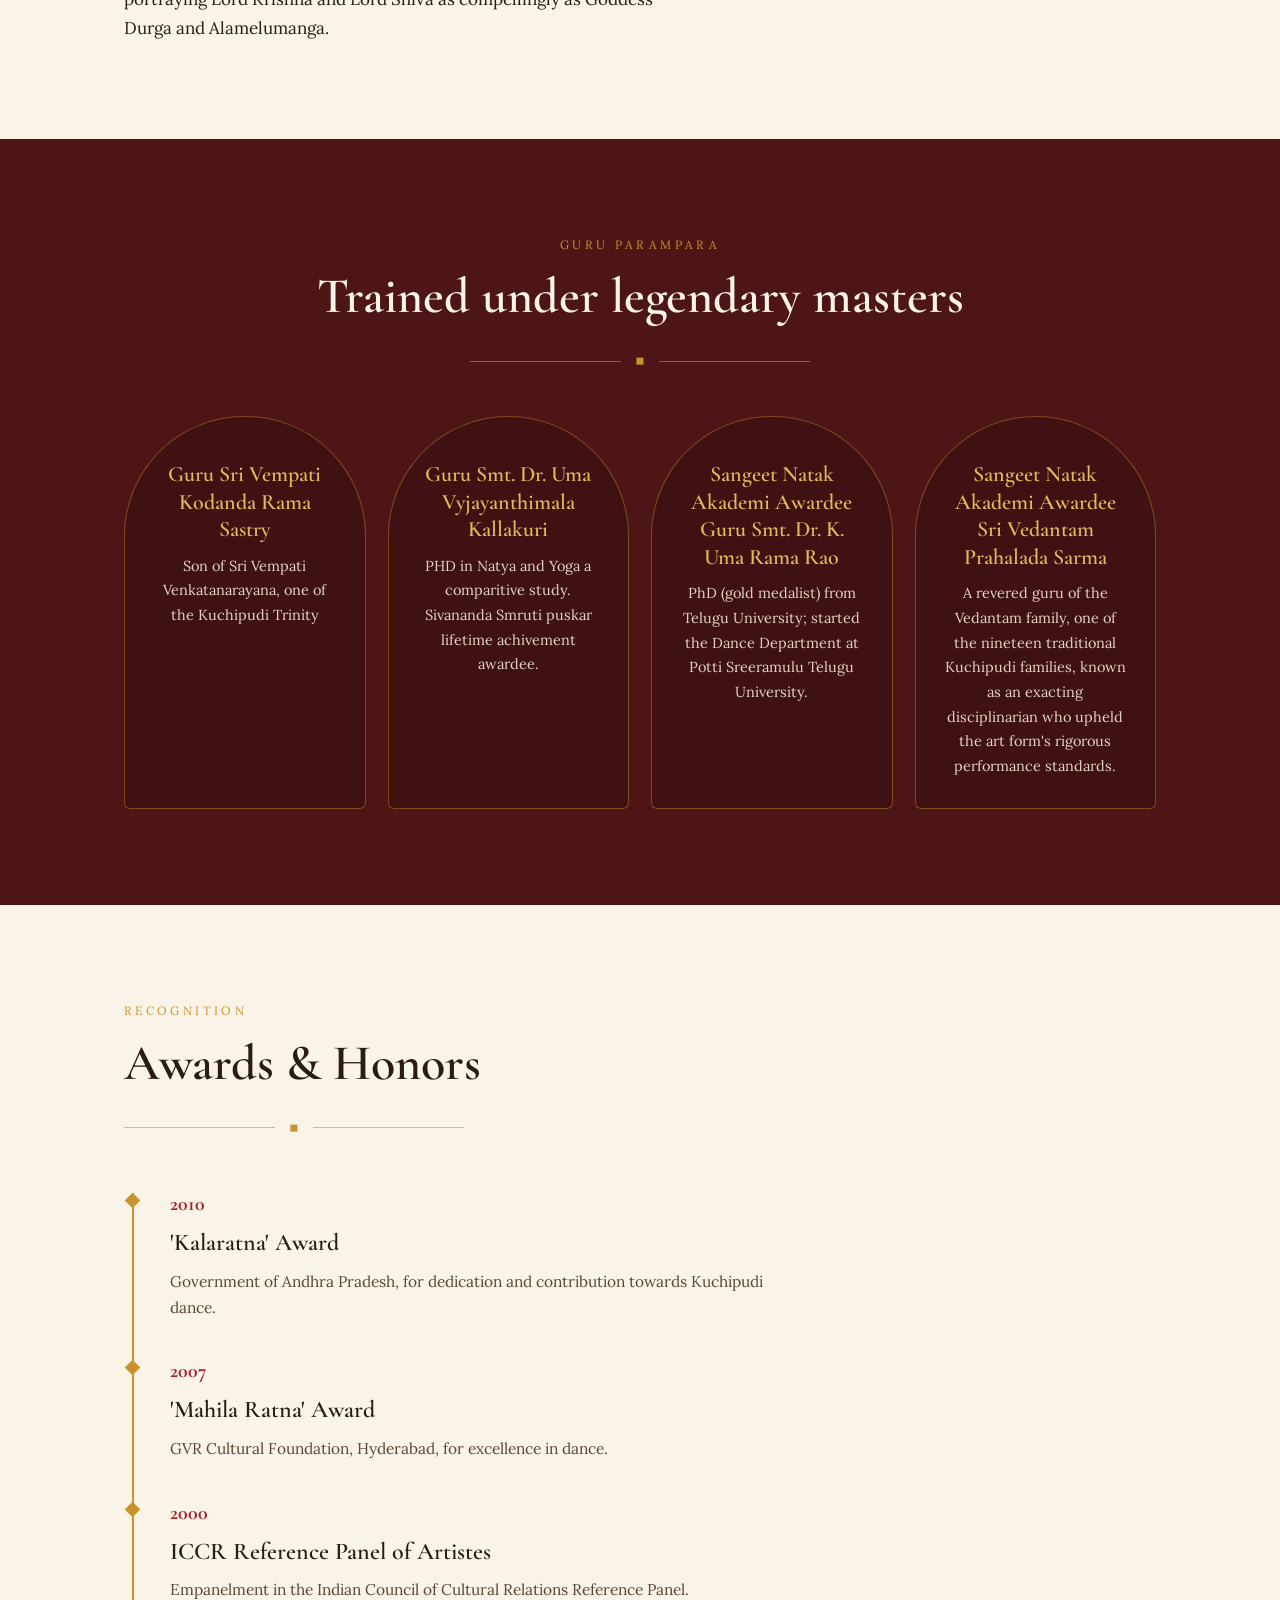
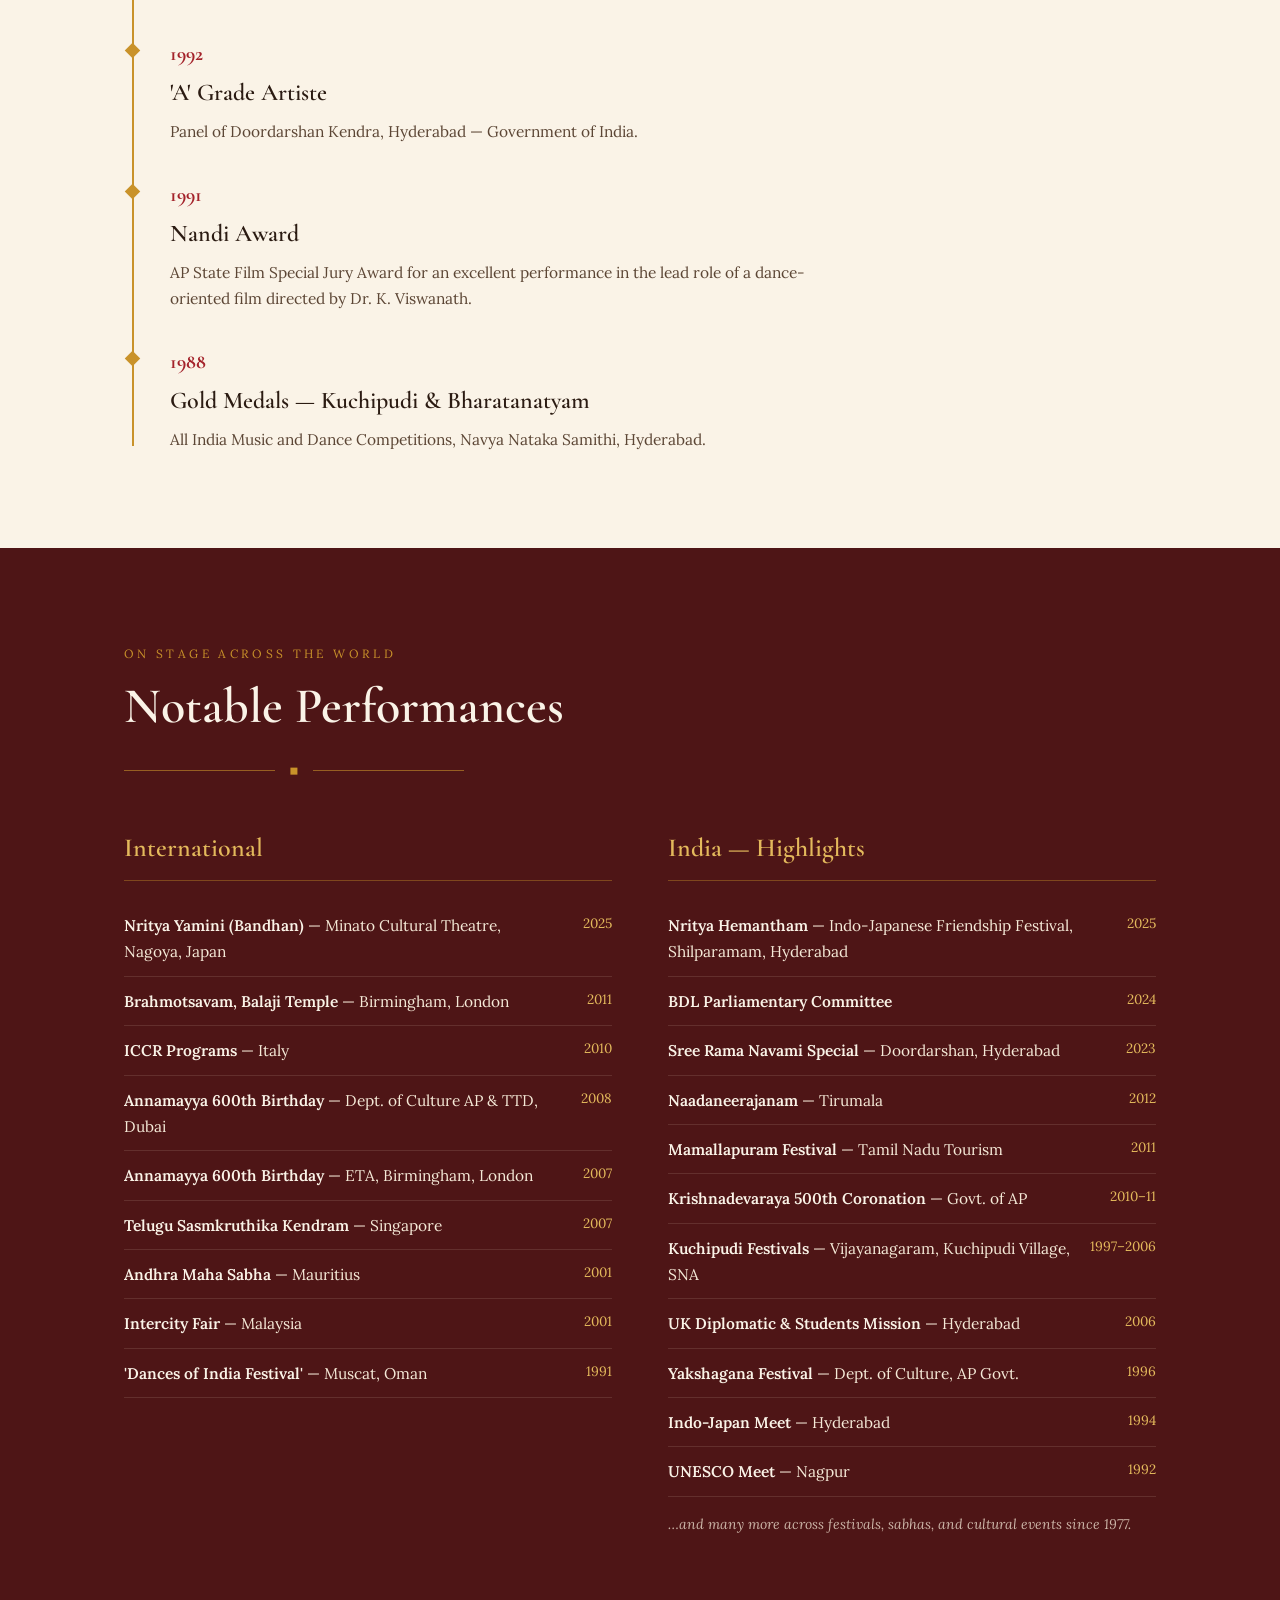
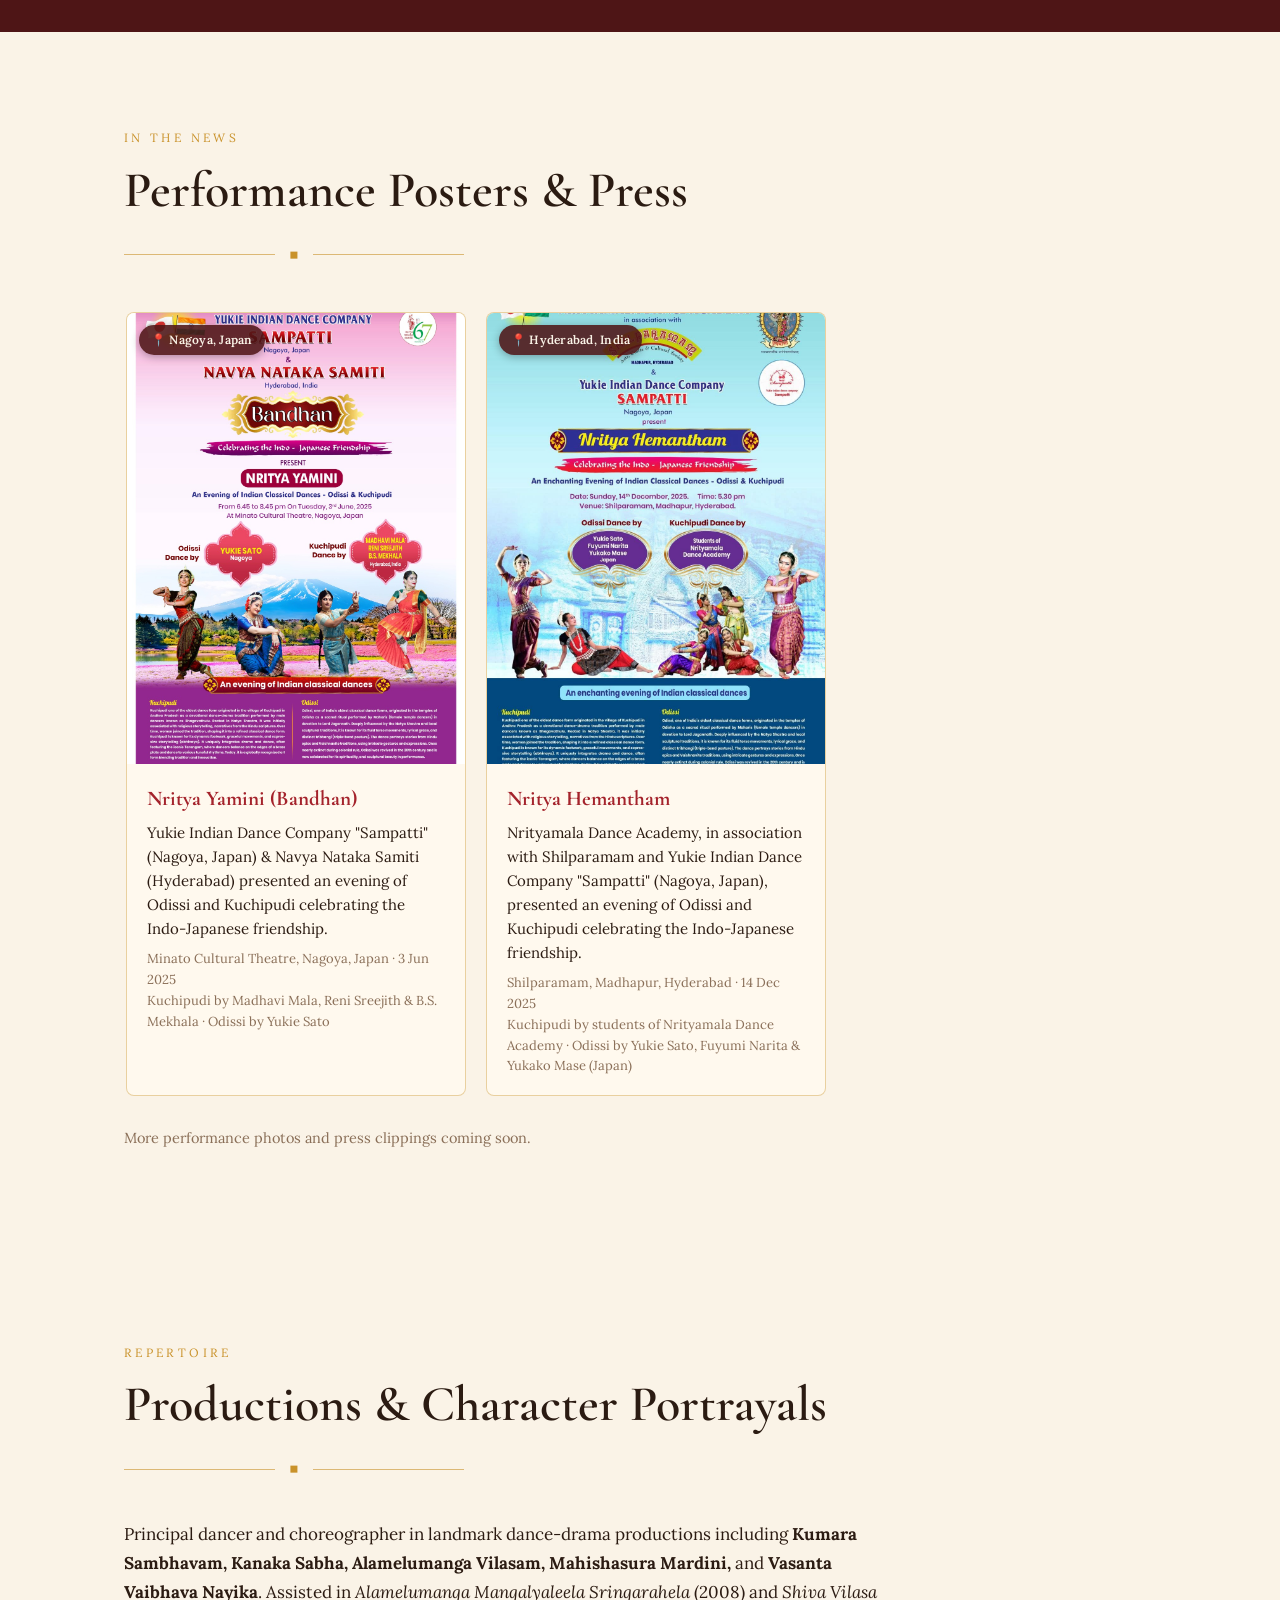
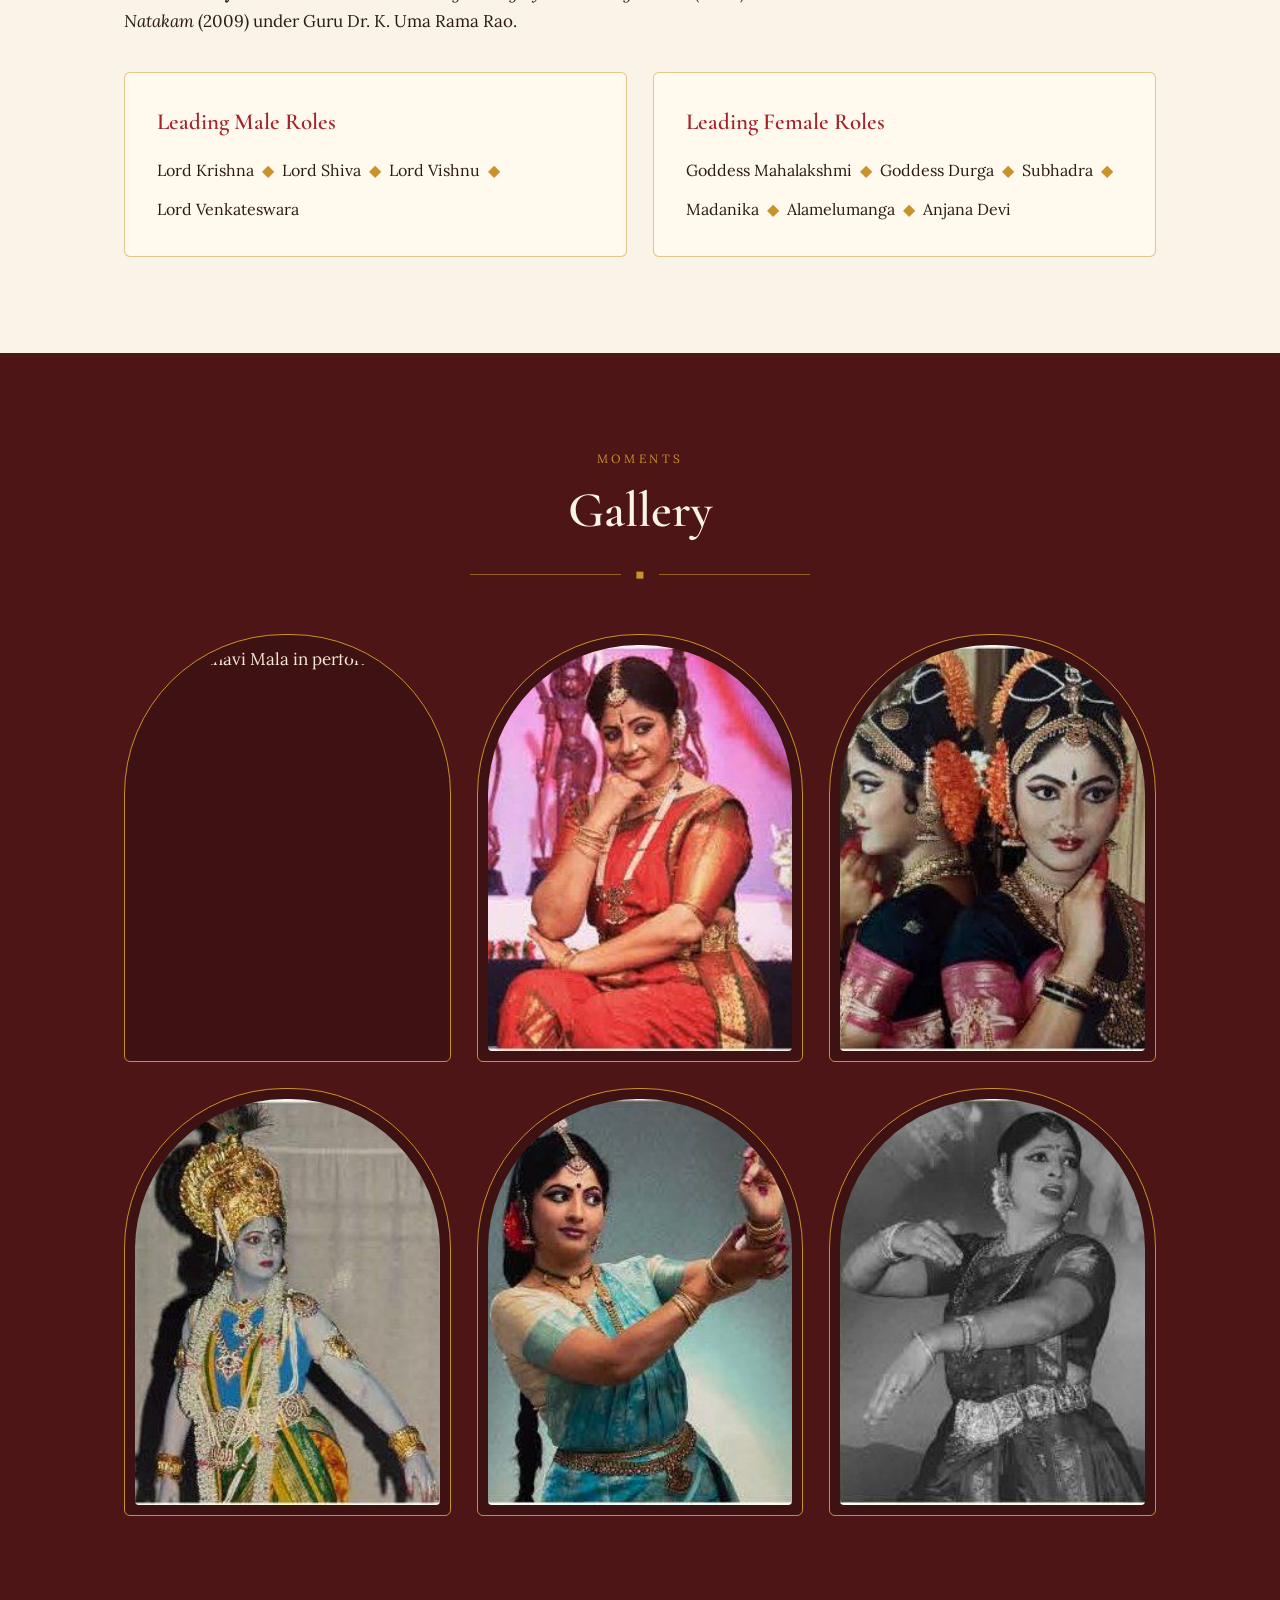
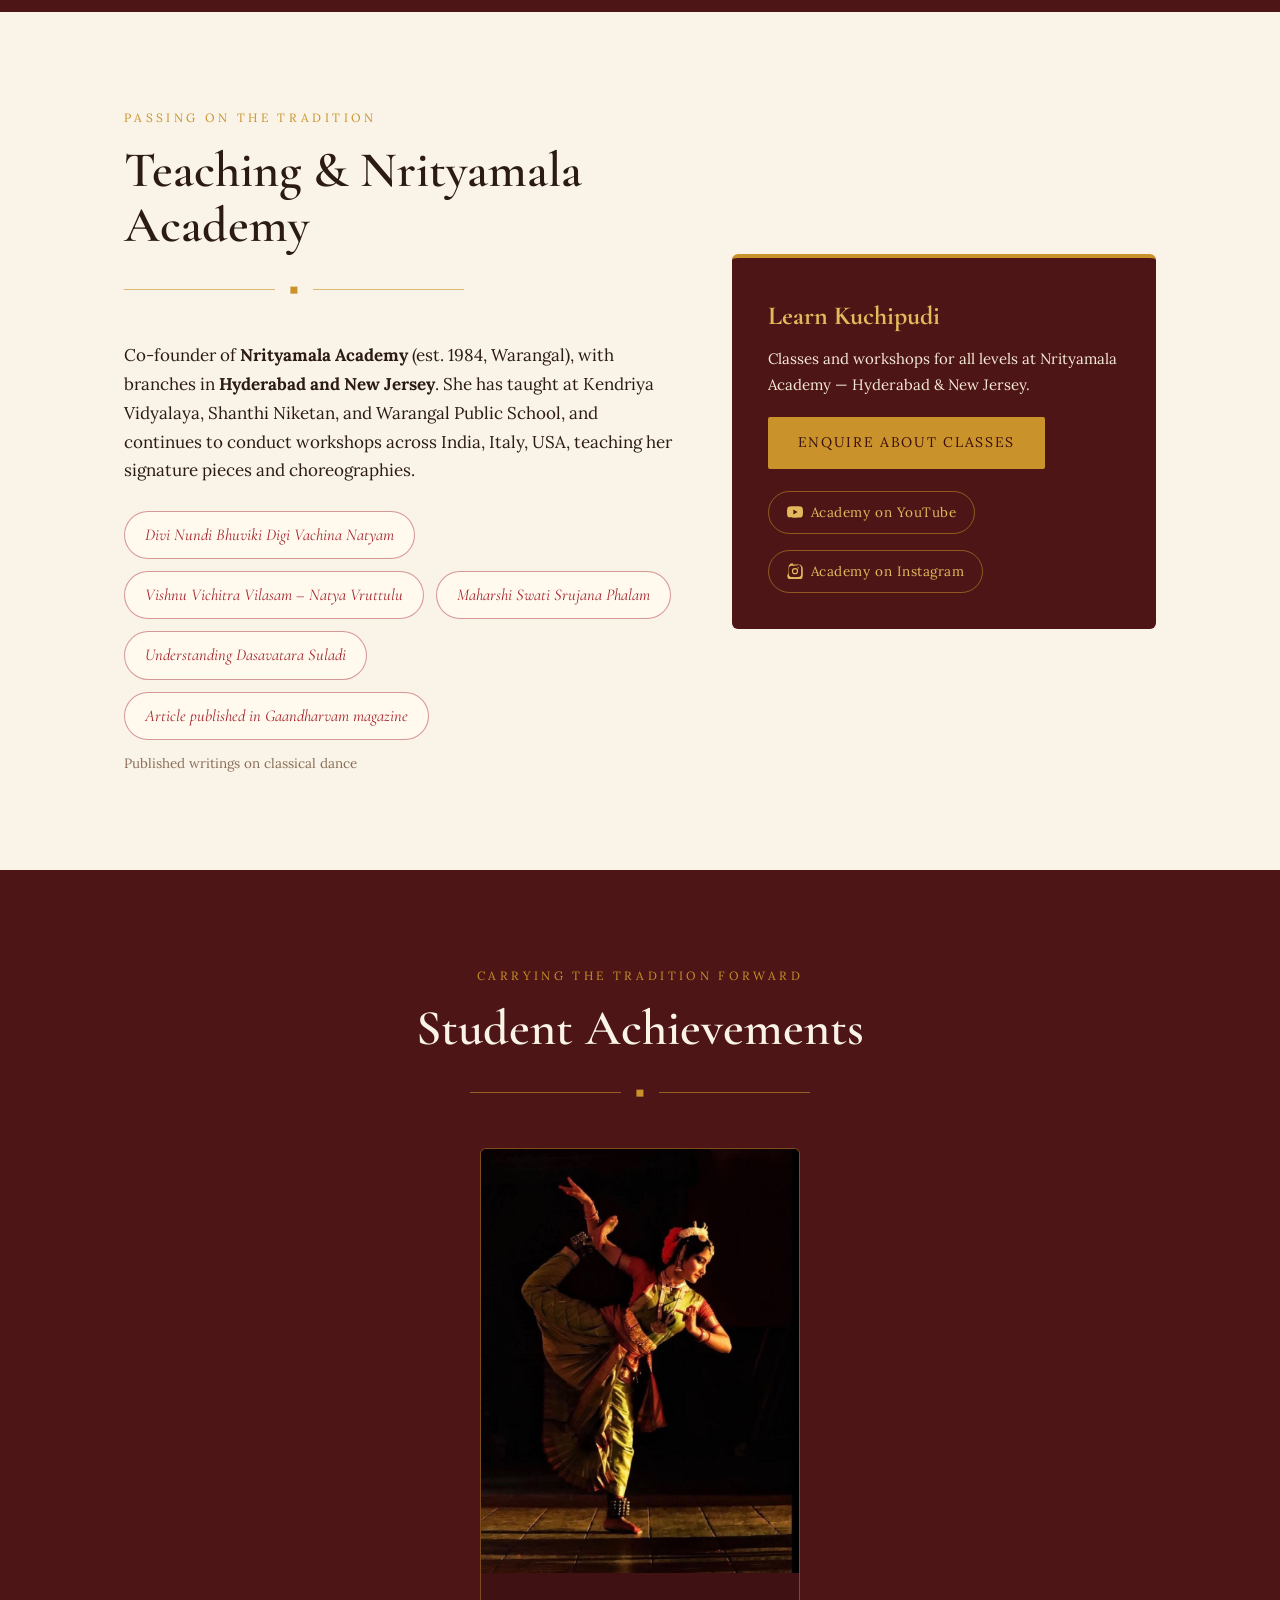
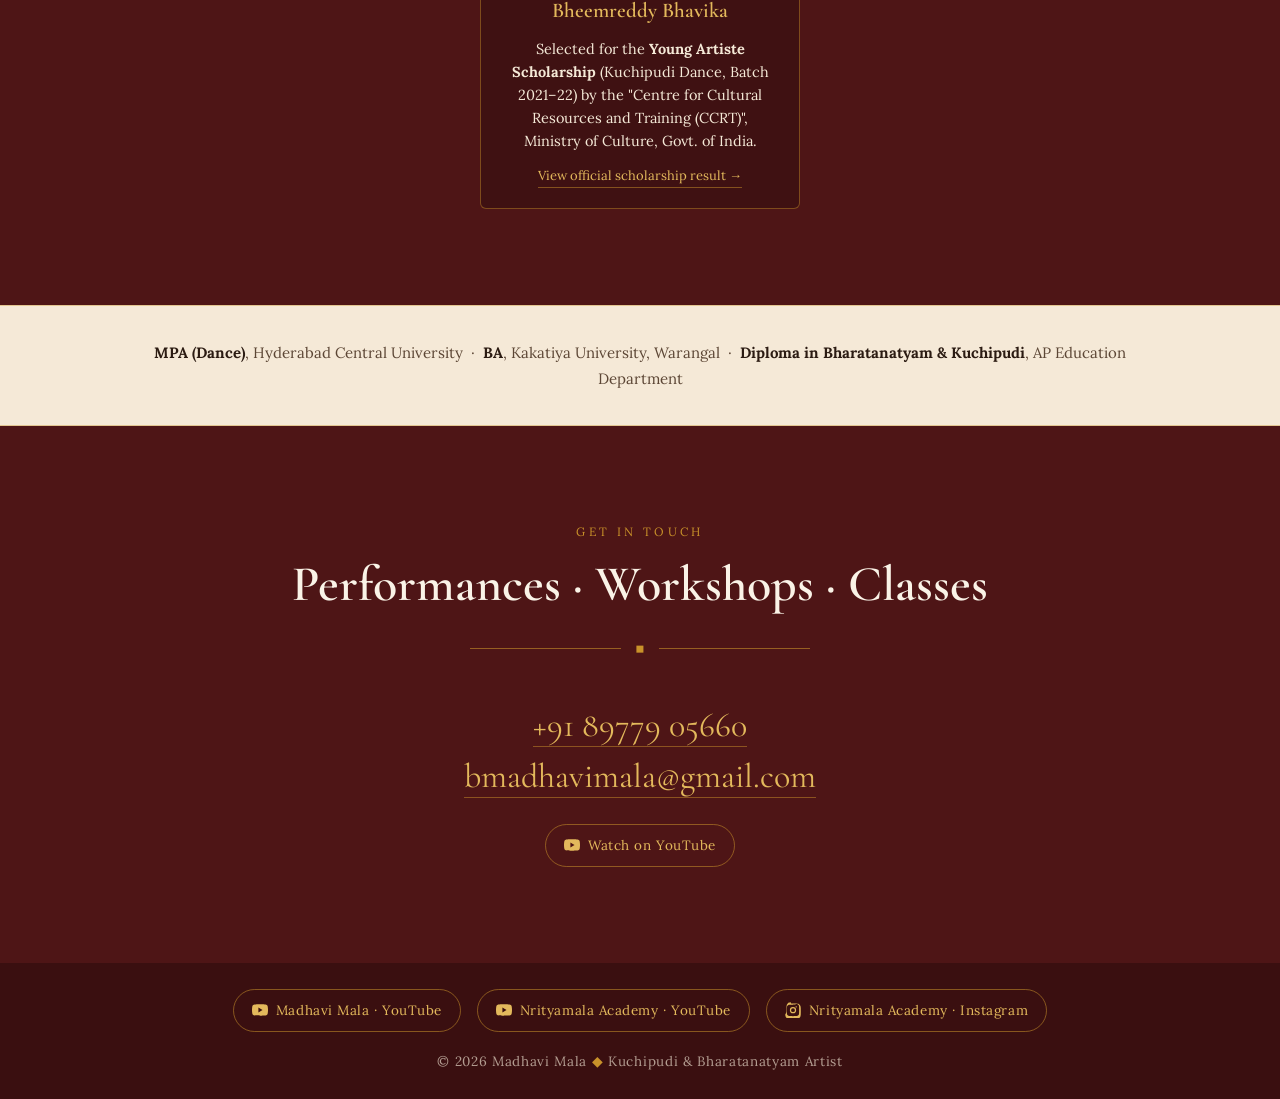
==== commit be65ba29: "Add event detail pages, press posters, performance/student photos, and gallery updates Introduces st" ====
--- a/index.html
+++ b/index.html
@@ -6,167 +6,7 @@
 <title>Madhavi Mala — Kuchipudi & Bharatanatyam Artist</title>
 <link rel="preconnect" href="https://fonts.googleapis.com">
 <link href="https://fonts.googleapis.com/css2?family=Cormorant+Garamond:ital,wght@0,400;0,500;0,600;0,700;1,500&family=Lora:ital,wght@0,400;0,500;0,600;1,400&display=swap" rel="stylesheet">
-<style>
-:root{
-  --ivory:#FAF3E7;
-  --ivory-soft:#F5E9D7;
-  --maroon:#4E1516;
-  --maroon-deep:#3A0F10;
-  --gold:#C9922A;
-  --gold-soft:#E3B95C;
-  --kumkum:#A4232B;
-  --teal:#0F5257;
-  --ink:#2B1B12;
-  --display:'Cormorant Garamond',serif;
-  --body:'Lora',serif;
-}
-*{margin:0;padding:0;box-sizing:border-box}
-html{scroll-behavior:smooth}
-body{font-family:var(--body);color:var(--ink);background:var(--ivory);font-size:17px;line-height:1.7}
-img{display:block;max-width:100%}
-a{color:inherit}
-
-/* ---------- shared ---------- */
-.wrap{max-width:1080px;margin:0 auto;padding:0 24px}
-section{padding:96px 0}
-.eyebrow{font-family:var(--body);font-size:12px;letter-spacing:.28em;text-transform:uppercase;color:var(--gold);margin-bottom:14px}
-h2{font-family:var(--display);font-weight:600;font-size:clamp(34px,4.5vw,50px);line-height:1.1;margin-bottom:22px}
-.dark{background:var(--maroon);color:var(--ivory-soft)} 
-.dark h2{color:var(--ivory)}
-.divider{display:flex;align-items:center;gap:14px;margin:26px 0 40px;max-width:340px}
-.divider::before,.divider::after{content:"";flex:1;height:1px;background:var(--gold);opacity:.6}
-.divider span{color:var(--gold);font-size:13px;transform:rotate(45deg)}
-.center{text-align:center}
-.center .divider{margin-left:auto;margin-right:auto}
-.reveal{opacity:0;transform:translateY(22px);transition:opacity .6s ease,transform .6s ease}
-.reveal.in{opacity:1;transform:none}
-@media (prefers-reduced-motion:reduce){
-  html{scroll-behavior:auto}
-  .reveal{opacity:1;transform:none;transition:none}
-}
-
-/* ---------- nav ---------- */
-nav{position:fixed;top:0;left:0;right:0;z-index:50;background:rgba(58,15,16,.92);backdrop-filter:blur(8px);border-bottom:1px solid rgba(201,146,42,.35)}
-nav .wrap{display:flex;align-items:center;justify-content:space-between;height:62px}
-.brand{font-family:var(--display);font-size:21px;font-weight:600;color:var(--ivory);text-decoration:none;letter-spacing:.02em}
-.brand em{color:var(--gold-soft);font-style:normal}
-.links{display:flex;gap:26px;list-style:none}
-.links a{color:var(--ivory-soft);text-decoration:none;font-size:13.5px;letter-spacing:.06em;padding:4px 0;border-bottom:1.5px solid transparent;transition:.25s}
-.links a:hover,.links a:focus-visible{color:var(--gold-soft);border-bottom-color:var(--gold)}
-a:focus-visible,button:focus-visible{outline:2px solid var(--gold);outline-offset:3px}
-.menu-btn{display:none;background:none;border:1px solid var(--gold);color:var(--gold-soft);font-size:20px;padding:2px 10px;border-radius:4px}
-
-/* ---------- hero ---------- */
-header{min-height:100vh;display:flex;flex-direction:column;justify-content:center;position:relative;background:linear-gradient(180deg,var(--maroon-deep) 0%,var(--maroon) 70%,#5C1A1B 100%);color:var(--ivory);overflow:hidden;text-align:center;padding:120px 24px 60px}
-.hero-photo{position:absolute;inset:auto 0 0 0;height:52%;background-image:url('[data-uri]');background-size:cover;background-position:center 30%;opacity:.5;-webkit-mask-image:linear-gradient(180deg,transparent,black 45%);mask-image:linear-gradient(180deg,transparent,black 45%)}
-header::after{content:"";position:absolute;inset:0;background:radial-gradient(ellipse at 50% 105%,rgba(201,146,42,.22),transparent 60%)}
-.hero-inner{position:relative;z-index:2;max-width:820px;margin:0 auto}
-.hero-orn{color:var(--gold);font-size:22px;letter-spacing:.6em;margin-bottom:18px}
-h1{font-family:var(--display);font-weight:600;font-size:clamp(52px,9vw,104px);line-height:.98;letter-spacing:.01em}
-.hero-sub{font-family:var(--display);font-style:italic;font-size:clamp(19px,2.6vw,26px);color:var(--gold-soft);margin-top:14px;letter-spacing:.14em}
-.hero-line{max-width:520px;margin:22px auto 0;color:var(--ivory-soft);font-size:16.5px}
-.hero-ctas{margin-top:36px;display:flex;gap:16px;justify-content:center;flex-wrap:wrap}
-.btn{font-family:var(--body);text-decoration:none;font-size:14px;letter-spacing:.12em;text-transform:uppercase;padding:14px 30px;border-radius:2px;transition:.25s}
-.btn-gold{background:var(--gold);color:var(--maroon-deep)}
-.btn-gold:hover{background:var(--gold-soft)}
-.btn-line{border:1px solid var(--gold);color:var(--gold-soft)}
-.btn-line:hover{background:rgba(201,146,42,.15)}
-
-/* ---------- about ---------- */
-.about-grid{display:grid;grid-template-columns:1.4fr 1fr;gap:56px;align-items:start}
-.about-grid p+p{margin-top:18px}
-.stats{display:grid;gap:22px}
-.stat{border-left:2px solid var(--gold);padding:6px 0 6px 22px}
-.stat b{font-family:var(--display);font-size:52px;font-weight:600;color:var(--kumkum);line-height:1;display:block}
-.stat span{font-size:13.5px;letter-spacing:.08em;text-transform:uppercase;color:#6b5544}
-
-/* ---------- gurus ---------- */
-.gurus{display:grid;grid-template-columns:repeat(auto-fit,minmax(230px,1fr));gap:22px;margin-top:44px}
-.guru{border:1px solid rgba(201,146,42,.45);border-radius:120px 120px 6px 6px;padding:44px 26px 30px;text-align:center;background:rgba(0,0,0,.18)}
-.guru h3{font-family:var(--display);font-size:22px;font-weight:600;color:var(--gold-soft);line-height:1.25;margin-bottom:10px}
-.guru p{font-size:14.5px;color:var(--ivory-soft);opacity:.9}
-
-/* ---------- awards timeline ---------- */
-.timeline{position:relative;margin-top:48px;padding-left:34px}
-.timeline::before{content:"";position:absolute;left:8px;top:6px;bottom:6px;width:1.5px;background:var(--gold)}
-.tl-item{position:relative;padding:0 0 34px 12px}
-.tl-item::before{content:"";position:absolute;left:-31px;top:8px;width:11px;height:11px;background:var(--gold);transform:rotate(45deg)}
-.tl-item:last-child{padding-bottom:0}
-.tl-year{font-family:var(--display);font-size:20px;font-weight:700;color:var(--kumkum)}
-.tl-item h3{font-family:var(--display);font-size:24px;font-weight:600;margin:2px 0 4px}
-.tl-item p{font-size:15.5px;color:#5c4635;max-width:640px}
-
-/* ---------- performances ---------- */
-.perf-grid{display:grid;grid-template-columns:1fr 1fr;gap:56px;margin-top:44px}
-.perf-col h3{font-family:var(--display);font-size:26px;font-weight:600;color:var(--gold-soft);margin-bottom:20px;padding-bottom:10px;border-bottom:1px solid rgba(201,146,42,.4)}
-.perf-col ul{list-style:none}
-.perf-col li{padding:11px 0;border-bottom:1px solid rgba(245,233,215,.12);font-size:15.5px}
-.perf-col li b{color:var(--ivory);font-weight:600}
-.perf-col li span{color:var(--gold-soft);font-size:13.5px;white-space:nowrap;float:right;margin-left:12px}
-
-/* ---------- repertoire ---------- */
-.roles{display:grid;grid-template-columns:1fr 1fr;gap:26px;margin-top:36px}
-.role-card{background:#fff9ee;border:1px solid rgba(201,146,42,.5);border-radius:6px;padding:30px 32px}
-.role-card h3{font-family:var(--display);font-size:23px;font-weight:600;color:var(--kumkum);margin-bottom:12px}
-.role-card p{font-size:16px;line-height:2.05;display:flex;flex-wrap:wrap;row-gap:6px}
-.role-card p span{white-space:nowrap}
-.role-card p .sep{color:var(--gold);padding:0 8px}
-
-/* ---------- gallery ---------- */
-.gallery{display:grid;grid-template-columns:repeat(3,1fr);gap:26px;margin-top:48px}
-.arch{border:1px solid var(--gold);border-radius:160px 160px 6px 6px;padding:10px;background:rgba(0,0,0,.2)}
-.arch img{width:100%;aspect-ratio:3/4;object-fit:cover;border-radius:150px 150px 4px 4px;filter:saturate(1.05)}
-.arch figcaption{text-align:center;font-family:var(--display);font-style:italic;font-size:16px;color:var(--gold-soft);padding:12px 4px 4px}
-
-/* ---------- academy ---------- */
-.academy-grid{display:grid;grid-template-columns:1.3fr 1fr;gap:56px;align-items:center}
-.acad-box{background:var(--maroon);color:var(--ivory-soft);border-radius:6px;padding:36px;border-top:4px solid var(--gold)}
-.acad-box h3{font-family:var(--display);font-size:26px;color:var(--gold-soft);margin-bottom:8px}
-.acad-box p{font-size:15px}
-.acad-box .btn{display:inline-block;margin-top:20px}
-
-/* ---------- publications ---------- */
-.pubs{margin-top:30px;display:flex;flex-wrap:wrap;gap:12px}
-.pub{border:1px solid rgba(164,35,43,.45);color:var(--kumkum);border-radius:100px;padding:9px 20px;font-family:var(--display);font-style:italic;font-size:16.5px;background:#fff9ee}
-
-/* ---------- qualifications strip ---------- */
-.quals{background:var(--ivory-soft);border-top:1px solid rgba(201,146,42,.4);border-bottom:1px solid rgba(201,146,42,.4);padding:34px 0;font-size:15px;color:#5c4635;text-align:center}
-.quals b{color:var(--ink)}
-
-/* ---------- social ---------- */
-.social{display:flex;gap:16px;flex-wrap:wrap;margin-top:22px}
-.social.center{justify-content:center}
-.social a{display:inline-flex;align-items:center;gap:8px;text-decoration:none;font-size:13.5px;letter-spacing:.04em;border:1px solid var(--gold);color:var(--maroon);padding:9px 18px;border-radius:100px;transition:.25s}
-.social a:hover{background:rgba(201,146,42,.15)}
-.social svg{width:16px;height:16px;fill:currentColor;flex:none}
-.dark .social a,footer .social a,.acad-box .social a{color:var(--gold-soft);border-color:rgba(201,146,42,.55)}
-.dark .social a:hover,footer .social a:hover,.acad-box .social a:hover{color:var(--ivory)}
-
-/* ---------- contact ---------- */
-.contact-grid{max-width:640px;margin:40px auto 0;text-align:center}
-.contact-big{font-family:var(--display);font-size:clamp(24px,3.4vw,34px);color:var(--gold-soft);line-height:1.5}
-.contact-big a{text-decoration:none;border-bottom:1px solid rgba(201,146,42,.5)}
-.contact-big a:hover{color:var(--ivory)}
-footer{background:var(--maroon-deep);color:rgba(245,233,215,.65);text-align:center;padding:26px 20px;font-size:13.5px;letter-spacing:.05em}
-footer span{color:var(--gold)}
-
-/* ---------- responsive ---------- */
-@media(max-width:860px){
-  section{padding:72px 0}
-  .about-grid,.perf-grid,.roles,.academy-grid{grid-template-columns:1fr;gap:36px}
-  .gallery{grid-template-columns:repeat(2,1fr);gap:18px}
-  .stats{grid-template-columns:repeat(3,1fr)}
-  .links{position:fixed;top:62px;right:0;background:var(--maroon-deep);flex-direction:column;gap:0;width:230px;padding:12px 0;transform:translateX(100%);transition:.3s;border-left:1px solid rgba(201,146,42,.35)}
-  .links.open{transform:none}
-  .links a{display:block;padding:12px 24px;border-bottom:none}
-  .menu-btn{display:block}
-  .hero-photo{background-position:66% 20%}
-}
-@media(max-width:520px){
-  .gallery{grid-template-columns:1fr 1fr}
-  .stats{grid-template-columns:1fr;gap:14px}
-}
-</style>
+<link rel="stylesheet" href="styles.css">
 </head>
 <body>
 
@@ -179,8 +19,10 @@
       <li><a href="#gurus">Gurus</a></li>
       <li><a href="#awards">Awards</a></li>
       <li><a href="#performances">Performances</a></li>
+      <li><a href="#press">Press</a></li>
       <li><a href="#gallery">Gallery</a></li>
       <li><a href="#academy">Academy</a></li>
+      <li><a href="#students">Students</a></li>
       <li><a href="#contact">Contact</a></li>
     </ul>
   </div>
@@ -208,7 +50,7 @@
     <div class="about-grid">
       <div class="reveal">
         <p>For nearly five decades, Madhavi Mala has brought the stories of gods, goddesses, and legends to life through Kuchipudi and Bharatanatyam. With 49 years as a performing artist and 34 years as a choreographer, she is an empanelled artist with the <b>Indian Council for Cultural Relations (ICCR)</b> and <b>"A" Graded artist of Doordarshan</b>, India's national television network.</p>
-        <p>She has performed extensively across Europe and Asia, served as a panel judge for grading classical dance artists at Doordarshan Hyderabad, and as a film censor jury member. A popular anchor on Eenaadu and Doordarshan, she has delivered lecture demonstrations on Kuchipudi in New Delhi and Raipur organized by IRCEN, and conducted workshops across the USA and India teaching her signature choreographies.</p>
+        <p>She has performed extensively across Europe and Asia, served as a panel judge for grading classical dance artists at Doordarshan Hyderabad, and as a film censor jury member. A popular anchor on Eenaadu and Doordarshan, she has delivered lecture demonstrations on Kuchipudi in New Delhi and Raipur organized by IRCEN, and conducted workshops across India, Italy and USA teaching her signature choreographies.</p>
         <p>Equally at home in male and female lead roles, she is celebrated for portraying Lord Krishna and Lord Shiva as compellingly as Goddess Durga and Alamelumanga.</p>
       </div>
       <div class="stats reveal">
@@ -259,6 +101,7 @@
       <div class="perf-col reveal">
         <h3>International</h3>
         <ul>
+          <li><b>Nritya Yamini (Bandhan)</b> — Minato Cultural Theatre, Nagoya, Japan <span>2025</span></li>
           <li><b>Brahmotsavam, Balaji Temple</b> — Birmingham, London <span>2011</span></li>
           <li><b>ICCR Programs</b> — Italy <span>2010</span></li>
           <li><b>Annamayya 600th Birthday</b> — Dept. of Culture AP &amp; TTD, Dubai <span>2008</span></li>
@@ -272,6 +115,7 @@
       <div class="perf-col reveal">
         <h3>India — Highlights</h3>
         <ul>
+          <li><b>Nritya Hemantham</b> — Indo-Japanese Friendship Festival, Shilparamam, Hyderabad <span>2025</span></li>
           <li><b>BDL Parliamentary Committee</b> <span>2024</span></li>
           <li><b>Sree Rama Navami Special</b> — Doordarshan, Hyderabad <span>2023</span></li>
           <li><b>Naadaneerajanam</b> — Tirumala <span>2012</span></li>
@@ -289,6 +133,39 @@
   </div>
 </section>
 
+<section id="press">
+  <div class="wrap">
+    <div class="eyebrow reveal">In the News</div>
+    <h2 class="reveal">Performance Posters &amp; Press</h2>
+    <div class="divider reveal"><span>◆</span></div>
+    <div class="press-scroll-wrap reveal">
+      <button class="press-arrow press-arrow-left" aria-label="Scroll left" onclick="pressScroll(-1)">&#10094;</button>
+      <div class="press-grid" id="pressGrid">
+        <a class="press-card" href="events/nritya-yamini.html">
+          <img src="Images/Japan_performance/Japan_performance_poster.jpeg" alt="Nritya Yamini (Bandhan) poster, 3 June 2025, Minato Cultural Theatre, Nagoya, Japan">
+          <span class="press-badge">📍 Nagoya, Japan</span>
+          <figcaption>
+            <b>Nritya Yamini (Bandhan)</b>
+            Yukie Indian Dance Company "Sampatti" (Nagoya, Japan) &amp; Navya Nataka Samiti (Hyderabad) presented an evening of Odissi and Kuchipudi celebrating the Indo-Japanese friendship.
+            <span class="press-meta">Minato Cultural Theatre, Nagoya, Japan · 3 Jun 2025<br>Kuchipudi by Madhavi Mala, Reni Sreejith &amp; B.S. Mekhala · Odissi by Yukie Sato</span>
+          </figcaption>
+        </a>
+        <a class="press-card" href="events/nritya-hemantham.html">
+          <img src="Images/Shilparamam_Japan/Shilparamam_performance_Japan.jpeg" alt="Nritya Hemantham poster, 14 December 2025, Shilparamam, Hyderabad">
+          <span class="press-badge">📍 Hyderabad, India</span>
+          <figcaption>
+            <b>Nritya Hemantham</b>
+            Nrityamala Dance Academy, in association with Shilparamam and Yukie Indian Dance Company "Sampatti" (Nagoya, Japan), presented an evening of Odissi and Kuchipudi celebrating the Indo-Japanese friendship.
+            <span class="press-meta">Shilparamam, Madhapur, Hyderabad · 14 Dec 2025<br>Kuchipudi by students of Nrityamala Dance Academy · Odissi by Yukie Sato, Fuyumi Narita &amp; Yukako Mase (Japan)</span>
+          </figcaption>
+        </a>
+      </div>
+      <button class="press-arrow press-arrow-right" aria-label="Scroll right" onclick="pressScroll(1)">&#10095;</button>
+    </div>
+    <p class="reveal" style="margin-top:28px;font-size:14.5px;color:#8a6f58">More performance photos and press clippings coming soon.</p>
+  </div>
+</section>
+
 <section id="repertoire">
   <div class="wrap">
     <div class="eyebrow reveal">Repertoire</div>
@@ -302,7 +179,7 @@
       </div>
       <div class="role-card reveal">
         <h3>Leading Female Roles</h3>
-        <p><span>Goddess Mahalakshmi</span><span class="sep">◆</span><span>Goddess Durga</span><span class="sep">◆</span><span>Subhadra</span><span class="sep">◆</span><span>Madanika</span><span class="sep">◆</span><span>Alamelumanga</span><span>Anjana Devi</span></p>
+        <p><span>Goddess Mahalakshmi</span><span class="sep">◆</span><span>Goddess Durga</span><span class="sep">◆</span><span>Subhadra</span><span class="sep">◆</span><span>Madanika</span><span class="sep">◆</span><span>Alamelumanga</span><span class="sep">◆</span><span>Anjana Devi</span></p>
       </div>
     </div>
   </div>
@@ -314,6 +191,7 @@
     <h2 class="reveal">Gallery</h2>
     <div class="divider reveal"><span>◆</span></div>
     <div class="gallery">
+      <figure class="arch reveal"><img src="Images/Japan_performance/Madhavimala_solo.jpg" alt="Madhavi Mala in performance"></figure>
       <figure class="arch reveal"><img src="[data-uri]" alt="Madhavi Mala in performance"></figure>
       <figure class="arch reveal"><img src="[data-uri]" alt="Madhavi Mala in costume"></figure>
       <figure class="arch reveal"><img src="[data-uri]" alt="Madhavi Mala as Lord Krishna"></figure>
@@ -330,7 +208,7 @@
         <div class="eyebrow">Passing on the Tradition</div>
         <h2>Teaching &amp; Nrityamala Academy</h2>
         <div class="divider"><span>◆</span></div>
-        <p>Co-founder of <b>Nrityamala Academy</b> (est. 1984, Warangal), with branches in <b>Hyderabad and New Jersey</b>. She has taught at Kendriya Vidyalaya, Shanthi Niketan, and Warangal Public School, and continues to conduct workshops across the India, Italy, USA, teaching her signature pieces and choreographies.</p>
+        <p>Co-founder of <b>Nrityamala Academy</b> (est. 1984, Warangal), with branches in <b>Hyderabad and New Jersey</b>. She has taught at Kendriya Vidyalaya, Shanthi Niketan, and Warangal Public School, and continues to conduct workshops across India, Italy, USA, teaching her signature pieces and choreographies.</p>
         <div class="pubs" style="margin-top:26px">
           <div class="pub">Divi Nundi Bhuviki Digi Vachina Natyam</div>
           <div class="pub">Vishnu Vichitra Vilasam – Natya Vruttulu</div>
@@ -359,6 +237,24 @@
   </div>
 </section>
 
+<section id="students" class="dark">
+  <div class="wrap center">
+    <div class="eyebrow reveal">Carrying the Tradition Forward</div>
+    <h2 class="reveal">Student Achievements</h2>
+    <div class="divider reveal"><span>◆</span></div>
+    <div class="students-grid">
+      <div class="student-card reveal">
+        <img src="Images/student_achievements/Bhavika_ccrt/Bhavika_pose.jpg" alt="Bheemreddy Bhavika performing Kuchipudi">
+        <div class="student-info">
+          <h3>Bheemreddy Bhavika</h3>
+          <p>Selected for the <b>Young Artiste Scholarship</b> (Kuchipudi Dance, Batch 2021–22) by the "Centre for Cultural Resources and Training (CCRT)", Ministry of Culture, Govt. of India.</p>
+          <a class="student-proof" href="Images/student_achievements/Bhavika_ccrt/bhavika_ccrt_scholarship_name.jpg" target="_blank" rel="noopener">View official scholarship result →</a>
+        </div>
+      </div>
+    </div>
+  </div>
+</section>
+
 <div class="quals">
   <div class="wrap"><b>MPA (Dance)</b>, Hyderabad Central University &nbsp;·&nbsp; <b>BA</b>, Kakatiya University, Warangal &nbsp;·&nbsp; <b>Diploma in Bharatanatyam &amp; Kuchipudi</b>, AP Education Department</div>
 </div>
@@ -402,6 +298,21 @@
 const io=new IntersectionObserver(es=>es.forEach(e=>{if(e.isIntersecting){e.target.classList.add('in');io.unobserve(e.target)}}),{threshold:.12});
 document.querySelectorAll('.reveal').forEach(el=>io.observe(el));
 document.querySelectorAll('.links a').forEach(a=>a.addEventListener('click',()=>document.querySelector('.links').classList.remove('open')));
+
+function pressScroll(dir){
+  const el=document.getElementById('pressGrid');
+  const card=el.querySelector('.press-card');
+  const step=(card?card.getBoundingClientRect().width:220)+20;
+  el.scrollBy({left:dir*step,behavior:'smooth'});
+}
+function updatePressArrows(){
+  const el=document.getElementById('pressGrid');
+  const wrap=el&&el.closest('.press-scroll-wrap');
+  if(!el||!wrap)return;
+  wrap.classList.toggle('has-scroll',el.scrollWidth>el.clientWidth+4);
+}
+window.addEventListener('load',updatePressArrows);
+window.addEventListener('resize',updatePressArrows);
 </script>
 </body>
 </html>
--- a/styles.css
+++ b/styles.css
@@ -0,0 +1,224 @@
+:root{
+  --ivory:#FAF3E7;
+  --ivory-soft:#F5E9D7;
+  --maroon:#4E1516;
+  --maroon-deep:#3A0F10;
+  --gold:#C9922A;
+  --gold-soft:#E3B95C;
+  --kumkum:#A4232B;
+  --teal:#0F5257;
+  --ink:#2B1B12;
+  --display:'Cormorant Garamond',serif;
+  --body:'Lora',serif;
+}
+*{margin:0;padding:0;box-sizing:border-box}
+html{scroll-behavior:smooth}
+body{font-family:var(--body);color:var(--ink);background:var(--ivory);font-size:17px;line-height:1.7}
+img{display:block;max-width:100%}
+a{color:inherit}
+
+/* ---------- shared ---------- */
+.wrap{max-width:1080px;margin:0 auto;padding:0 24px}
+section{padding:96px 0}
+.eyebrow{font-family:var(--body);font-size:12px;letter-spacing:.28em;text-transform:uppercase;color:var(--gold);margin-bottom:14px}
+h2{font-family:var(--display);font-weight:600;font-size:clamp(34px,4.5vw,50px);line-height:1.1;margin-bottom:22px}
+.dark{background:var(--maroon);color:var(--ivory-soft)} 
+.dark h2{color:var(--ivory)}
+.divider{display:flex;align-items:center;gap:14px;margin:26px 0 40px;max-width:340px}
+.divider::before,.divider::after{content:"";flex:1;height:1px;background:var(--gold);opacity:.6}
+.divider span{color:var(--gold);font-size:13px;transform:rotate(45deg)}
+.center{text-align:center}
+.center .divider{margin-left:auto;margin-right:auto}
+.reveal{opacity:0;transform:translateY(22px);transition:opacity .6s ease,transform .6s ease}
+.reveal.in{opacity:1;transform:none}
+@media (prefers-reduced-motion:reduce){
+  html{scroll-behavior:auto}
+  .reveal{opacity:1;transform:none;transition:none}
+}
+
+/* ---------- nav ---------- */
+nav{position:fixed;top:0;left:0;right:0;z-index:50;background:rgba(58,15,16,.92);backdrop-filter:blur(8px);border-bottom:1px solid rgba(201,146,42,.35)}
+nav .wrap{display:flex;align-items:center;justify-content:space-between;height:62px}
+.brand{font-family:var(--display);font-size:21px;font-weight:600;color:var(--ivory);text-decoration:none;letter-spacing:.02em}
+.brand em{color:var(--gold-soft);font-style:normal}
+.links{display:flex;gap:26px;list-style:none}
+.links a{color:var(--ivory-soft);text-decoration:none;font-size:13.5px;letter-spacing:.06em;padding:4px 0;border-bottom:1.5px solid transparent;transition:.25s}
+.links a:hover,.links a:focus-visible{color:var(--gold-soft);border-bottom-color:var(--gold)}
+a:focus-visible,button:focus-visible{outline:2px solid var(--gold);outline-offset:3px}
+.menu-btn{display:none;background:none;border:1px solid var(--gold);color:var(--gold-soft);font-size:20px;padding:2px 10px;border-radius:4px}
+
+/* ---------- hero ---------- */
+header{min-height:100vh;display:flex;flex-direction:column;justify-content:center;position:relative;background:linear-gradient(180deg,var(--maroon-deep) 0%,var(--maroon) 70%,#5C1A1B 100%);color:var(--ivory);overflow:hidden;text-align:center;padding:120px 24px 60px}
+.hero-photo{position:absolute;inset:auto 0 0 0;height:52%;background-image:url('[data-uri]');background-size:cover;background-position:center 30%;opacity:.5;-webkit-mask-image:linear-gradient(180deg,transparent,black 45%);mask-image:linear-gradient(180deg,transparent,black 45%)}
+header::after{content:"";position:absolute;inset:0;background:radial-gradient(ellipse at 50% 105%,rgba(201,146,42,.22),transparent 60%)}
+.hero-inner{position:relative;z-index:2;max-width:820px;margin:0 auto}
+.hero-orn{color:var(--gold);font-size:22px;letter-spacing:.6em;margin-bottom:18px}
+h1{font-family:var(--display);font-weight:600;font-size:clamp(52px,9vw,104px);line-height:.98;letter-spacing:.01em}
+.hero-sub{font-family:var(--display);font-style:italic;font-size:clamp(19px,2.6vw,26px);color:var(--gold-soft);margin-top:14px;letter-spacing:.14em}
+.hero-line{max-width:520px;margin:22px auto 0;color:var(--ivory-soft);font-size:16.5px}
+.hero-ctas{margin-top:36px;display:flex;gap:16px;justify-content:center;flex-wrap:wrap}
+.btn{font-family:var(--body);text-decoration:none;font-size:14px;letter-spacing:.12em;text-transform:uppercase;padding:14px 30px;border-radius:2px;transition:.25s}
+.btn-gold{background:var(--gold);color:var(--maroon-deep)}
+.btn-gold:hover{background:var(--gold-soft)}
+.btn-line{border:1px solid var(--gold);color:var(--gold-soft)}
+.btn-line:hover{background:rgba(201,146,42,.15)}
+
+/* ---------- about ---------- */
+.about-grid{display:grid;grid-template-columns:1.4fr 1fr;gap:56px;align-items:start}
+.about-grid p+p{margin-top:18px}
+.stats{display:grid;gap:22px}
+.stat{border-left:2px solid var(--gold);padding:6px 0 6px 22px}
+.stat b{font-family:var(--display);font-size:52px;font-weight:600;color:var(--kumkum);line-height:1;display:block}
+.stat span{font-size:13.5px;letter-spacing:.08em;text-transform:uppercase;color:#6b5544}
+
+/* ---------- gurus ---------- */
+.gurus{display:grid;grid-template-columns:repeat(auto-fit,minmax(230px,1fr));gap:22px;margin-top:44px}
+.guru{border:1px solid rgba(201,146,42,.45);border-radius:120px 120px 6px 6px;padding:44px 26px 30px;text-align:center;background:rgba(0,0,0,.18)}
+.guru h3{font-family:var(--display);font-size:22px;font-weight:600;color:var(--gold-soft);line-height:1.25;margin-bottom:10px}
+.guru p{font-size:14.5px;color:var(--ivory-soft);opacity:.9}
+
+/* ---------- awards timeline ---------- */
+.timeline{position:relative;margin-top:48px;padding-left:34px}
+.timeline::before{content:"";position:absolute;left:8px;top:6px;bottom:6px;width:1.5px;background:var(--gold)}
+.tl-item{position:relative;padding:0 0 34px 12px}
+.tl-item::before{content:"";position:absolute;left:-31px;top:8px;width:11px;height:11px;background:var(--gold);transform:rotate(45deg)}
+.tl-item:last-child{padding-bottom:0}
+.tl-year{font-family:var(--display);font-size:20px;font-weight:700;color:var(--kumkum)}
+.tl-item h3{font-family:var(--display);font-size:24px;font-weight:600;margin:2px 0 4px}
+.tl-item p{font-size:15.5px;color:#5c4635;max-width:640px}
+
+/* ---------- performances ---------- */
+.perf-grid{display:grid;grid-template-columns:1fr 1fr;gap:56px;margin-top:44px}
+.perf-col h3{font-family:var(--display);font-size:26px;font-weight:600;color:var(--gold-soft);margin-bottom:20px;padding-bottom:10px;border-bottom:1px solid rgba(201,146,42,.4)}
+.perf-col ul{list-style:none}
+.perf-col li{position:relative;padding:11px 68px 11px 0;border-bottom:1px solid rgba(245,233,215,.12);font-size:15.5px}
+.perf-col li b{color:var(--ivory);font-weight:600}
+.perf-col li span{position:absolute;top:11px;right:0;color:var(--gold-soft);font-size:13.5px;white-space:nowrap}
+
+/* ---------- repertoire ---------- */
+.roles{display:grid;grid-template-columns:1fr 1fr;gap:26px;margin-top:36px}
+.role-card{background:#fff9ee;border:1px solid rgba(201,146,42,.5);border-radius:6px;padding:30px 32px}
+.role-card h3{font-family:var(--display);font-size:23px;font-weight:600;color:var(--kumkum);margin-bottom:12px}
+.role-card p{font-size:16px;line-height:2.05;display:flex;flex-wrap:wrap;row-gap:6px}
+.role-card p span{white-space:nowrap}
+.role-card p .sep{color:var(--gold);padding:0 8px}
+
+/* ---------- gallery ---------- */
+.gallery{display:grid;grid-template-columns:repeat(3,1fr);gap:26px;margin-top:48px}
+.arch{border:1px solid var(--gold);border-radius:160px 160px 6px 6px;padding:10px;background:rgba(0,0,0,.2)}
+.arch img{width:100%;aspect-ratio:3/4;object-fit:cover;border-radius:150px 150px 4px 4px;filter:saturate(1.05)}
+.arch figcaption{text-align:center;font-family:var(--display);font-style:italic;font-size:16px;color:var(--gold-soft);padding:12px 4px 4px}
+
+/* ---------- press & posters ---------- */
+.press-scroll-wrap{position:relative;margin-top:44px}
+.press-grid{display:flex;gap:20px;overflow-x:auto;scroll-snap-type:x mandatory;scroll-behavior:smooth;-webkit-overflow-scrolling:touch;scrollbar-width:none;padding:2px}
+.press-grid::-webkit-scrollbar{display:none}
+.press-card{position:relative;flex:0 0 clamp(240px,42vw,340px);scroll-snap-align:start;display:block;text-decoration:none;color:inherit;border:1px solid rgba(201,146,42,.4);border-radius:8px;overflow:hidden;background:#fff9ee;transition:transform .2s,box-shadow .2s}
+.press-card:hover{transform:translateY(-3px);box-shadow:0 10px 24px rgba(0,0,0,.12)}
+.press-card img{width:100%;aspect-ratio:3/4;object-fit:cover;background:#eee5d3}
+.press-badge{position:absolute;top:12px;left:12px;display:inline-flex;align-items:center;gap:4px;background:rgba(78,21,22,.88);color:var(--ivory);font-size:12px;font-weight:600;padding:5px 12px;border-radius:100px;letter-spacing:.02em;z-index:2;box-shadow:0 2px 8px rgba(0,0,0,.3)}
+.press-card figcaption{padding:18px 20px}
+.press-card figcaption b{font-family:var(--display);font-size:21px;color:var(--kumkum);display:block;margin-bottom:6px}
+.press-card figcaption{font-size:15px;line-height:1.6}
+.press-card figcaption .press-meta{display:block;color:#8a6f58;font-size:13px;margin-top:8px}
+.press-arrow{display:none;position:absolute;top:50%;transform:translateY(-50%);width:42px;height:42px;border-radius:50%;border:1px solid var(--gold);background:var(--ivory);color:var(--maroon);font-size:15px;cursor:pointer;align-items:center;justify-content:center;z-index:2;box-shadow:0 4px 12px rgba(0,0,0,.15);transition:.2s}
+.press-arrow:hover{background:var(--gold);color:var(--ivory)}
+.press-arrow-left{left:-8px}
+.press-arrow-right{right:-8px}
+.press-scroll-wrap.has-scroll .press-arrow{display:flex}
+@media(max-width:640px){.press-arrow{display:none!important}}
+
+/* ---------- event detail pages ---------- */
+.event-back{display:inline-block;padding:20px 0 0 24px;font-size:13px;letter-spacing:.08em;text-transform:uppercase;color:var(--gold-soft)}
+.event-back a{color:var(--gold);text-decoration:none}
+.event-back a:hover{text-decoration:underline}
+.event-hero{display:grid;grid-template-columns:340px 1fr;gap:48px;align-items:start;margin-top:30px}
+.event-poster-lg{width:100%;aspect-ratio:3/4;border:1px solid var(--gold);border-radius:8px;display:flex;align-items:center;justify-content:center;background:repeating-linear-gradient(45deg,#eee5d3,#eee5d3 10px,#f5ede0 10px,#f5ede0 20px);color:#a8906f;font-family:var(--display);font-style:italic;font-size:17px;text-align:center;padding:24px}
+.event-poster-lg img{width:100%;height:100%;object-fit:cover;border-radius:6px;cursor:zoom-in}
+.event-zoom-hint{margin-top:10px;font-size:13px;color:#8a6f58;text-align:center}
+.event-section{margin-top:64px}
+.event-section h3{font-family:var(--display);font-size:26px;font-weight:600;color:var(--kumkum);margin-bottom:20px}
+.event-gallery{display:grid;grid-template-columns:repeat(auto-fill,minmax(180px,1fr));gap:16px}
+.event-gallery img{width:100%;aspect-ratio:1/1;object-fit:cover;border-radius:6px;border:1px solid rgba(201,146,42,.35);cursor:zoom-in;transition:transform .2s}
+.event-gallery img:hover{transform:scale(1.03)}
+.event-press-grid{display:grid;grid-template-columns:repeat(auto-fit,minmax(240px,1fr));gap:24px;align-items:start}
+.event-press-grid figure{border:1px solid rgba(201,146,42,.35);border-radius:6px;overflow:hidden;background:#fff9ee;margin:0}
+.event-press-grid img{display:block;width:100%;height:360px;object-fit:contain;background:#f3ece0;cursor:zoom-in}
+.event-press-grid figcaption{padding:12px 16px;font-size:13px;color:#8a6f58;border-top:1px solid rgba(201,146,42,.25)}
+@media(max-width:600px){.event-press-grid img{height:280px}}
+
+/* ---------- lightbox ---------- */
+.lightbox{position:fixed;inset:0;background:rgba(0,0,0,.9);display:none;align-items:center;justify-content:center;z-index:1000;padding:30px;overflow:auto;cursor:zoom-out}
+.lightbox.open{display:flex}
+.lightbox img{max-width:90vw;max-height:90vh;object-fit:contain;cursor:zoom-in;border-radius:4px;box-shadow:0 20px 60px rgba(0,0,0,.5);margin:auto}
+.lightbox img.zoomed{max-width:none;max-height:none;width:auto;cursor:zoom-out}
+.lightbox-close{position:fixed;top:16px;right:22px;color:#fff;font-size:34px;line-height:1;cursor:pointer;z-index:1001;background:none;border:none;padding:6px 10px}
+.lightbox-hint{position:fixed;bottom:18px;left:0;right:0;text-align:center;color:rgba(255,255,255,.7);font-size:13px;z-index:1001;pointer-events:none}
+.event-meta{list-style:none;margin:22px 0;font-size:15px}
+.event-meta li{padding:8px 0;border-bottom:1px solid rgba(201,146,42,.25)}
+.event-meta b{color:var(--kumkum);margin-right:8px}
+.event-about{display:grid;grid-template-columns:1fr 1fr;gap:40px;margin-top:56px}
+.event-about h3{font-family:var(--display);font-size:22px;color:var(--kumkum);margin-bottom:10px}
+.event-about p{font-size:15px}
+@media(max-width:760px){.event-hero,.event-about{grid-template-columns:1fr}}
+
+/* ---------- student achievements ---------- */
+.students-grid{display:grid;grid-template-columns:repeat(auto-fit,minmax(240px,320px));justify-content:center;gap:22px;margin-top:44px}
+.student-card{border:1px solid rgba(201,146,42,.45);border-radius:6px;overflow:hidden;background:rgba(0,0,0,.18)}
+.student-card img{width:100%;aspect-ratio:3/4;object-fit:cover;display:block;background:#000}
+.student-card .student-info{padding:20px 22px}
+.student-card h3{font-family:var(--display);font-size:21px;font-weight:600;color:var(--gold-soft);margin-bottom:8px}
+.student-card p{font-size:14.5px;line-height:1.6}
+.student-card .student-proof{display:inline-block;margin-top:12px;font-size:13px;color:var(--gold-soft);text-decoration:none;border-bottom:1px solid rgba(201,146,42,.5)}
+.student-card .student-proof:hover{color:var(--ivory)}
+
+/* ---------- academy ---------- */
+.academy-grid{display:grid;grid-template-columns:1.3fr 1fr;gap:56px;align-items:center}
+.acad-box{background:var(--maroon);color:var(--ivory-soft);border-radius:6px;padding:36px;border-top:4px solid var(--gold)}
+.acad-box h3{font-family:var(--display);font-size:26px;color:var(--gold-soft);margin-bottom:8px}
+.acad-box p{font-size:15px}
+.acad-box .btn{display:inline-block;margin-top:20px}
+
+/* ---------- publications ---------- */
+.pubs{margin-top:30px;display:flex;flex-wrap:wrap;gap:12px}
+.pub{border:1px solid rgba(164,35,43,.45);color:var(--kumkum);border-radius:100px;padding:9px 20px;font-family:var(--display);font-style:italic;font-size:16.5px;background:#fff9ee}
+
+/* ---------- qualifications strip ---------- */
+.quals{background:var(--ivory-soft);border-top:1px solid rgba(201,146,42,.4);border-bottom:1px solid rgba(201,146,42,.4);padding:34px 0;font-size:15px;color:#5c4635;text-align:center}
+.quals b{color:var(--ink)}
+
+/* ---------- social ---------- */
+.social{display:flex;gap:16px;flex-wrap:wrap;margin-top:22px}
+.social.center{justify-content:center}
+.social a{display:inline-flex;align-items:center;gap:8px;text-decoration:none;font-size:13.5px;letter-spacing:.04em;border:1px solid var(--gold);color:var(--maroon);padding:9px 18px;border-radius:100px;transition:.25s}
+.social a:hover{background:rgba(201,146,42,.15)}
+.social svg{width:16px;height:16px;fill:currentColor;flex:none}
+.dark .social a,footer .social a,.acad-box .social a{color:var(--gold-soft);border-color:rgba(201,146,42,.55)}
+.dark .social a:hover,footer .social a:hover,.acad-box .social a:hover{color:var(--ivory)}
+
+/* ---------- contact ---------- */
+.contact-grid{max-width:640px;margin:40px auto 0;text-align:center}
+.contact-big{font-family:var(--display);font-size:clamp(24px,3.4vw,34px);color:var(--gold-soft);line-height:1.5}
+.contact-big a{text-decoration:none;border-bottom:1px solid rgba(201,146,42,.5)}
+.contact-big a:hover{color:var(--ivory)}
+footer{background:var(--maroon-deep);color:rgba(245,233,215,.65);text-align:center;padding:26px 20px;font-size:13.5px;letter-spacing:.05em}
+footer span{color:var(--gold)}
+
+/* ---------- responsive ---------- */
+@media(max-width:860px){
+  section{padding:72px 0}
+  .about-grid,.perf-grid,.roles,.academy-grid{grid-template-columns:1fr;gap:36px}
+  .gallery{grid-template-columns:repeat(2,1fr);gap:18px}
+  .stats{grid-template-columns:repeat(3,1fr)}
+  .links{position:fixed;top:62px;right:0;background:var(--maroon-deep);flex-direction:column;gap:0;width:230px;padding:12px 0;transform:translateX(100%);transition:.3s;border-left:1px solid rgba(201,146,42,.35)}
+  .links.open{transform:none}
+  .links a{display:block;padding:12px 24px;border-bottom:none}
+  .menu-btn{display:block}
+  .hero-photo{background-position:66% 20%}
+}
+@media(max-width:520px){
+  .gallery{grid-template-columns:1fr 1fr}
+  .stats{grid-template-columns:1fr;gap:14px}
+  .perf-col li{padding:11px 0 24px;font-size:15px}
+  .perf-col li span{top:auto;bottom:9px;right:auto;left:0}
+}
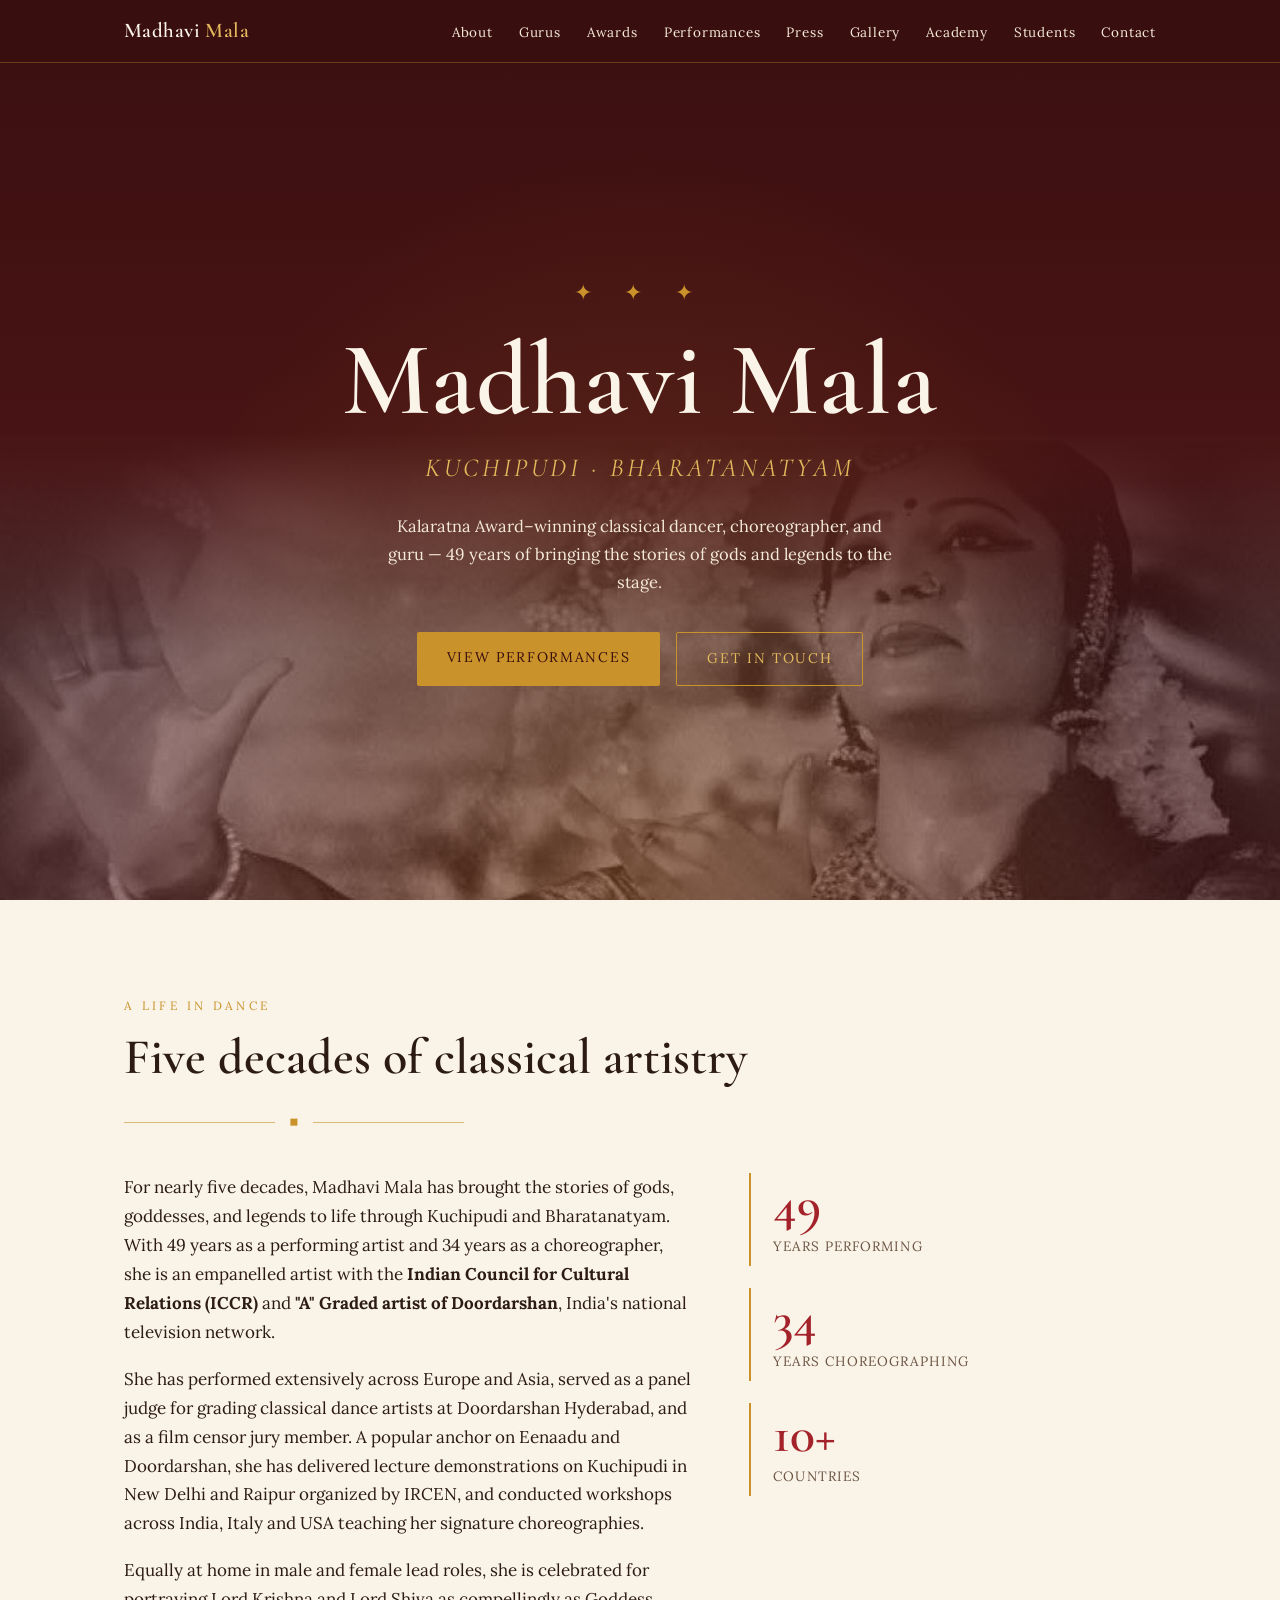
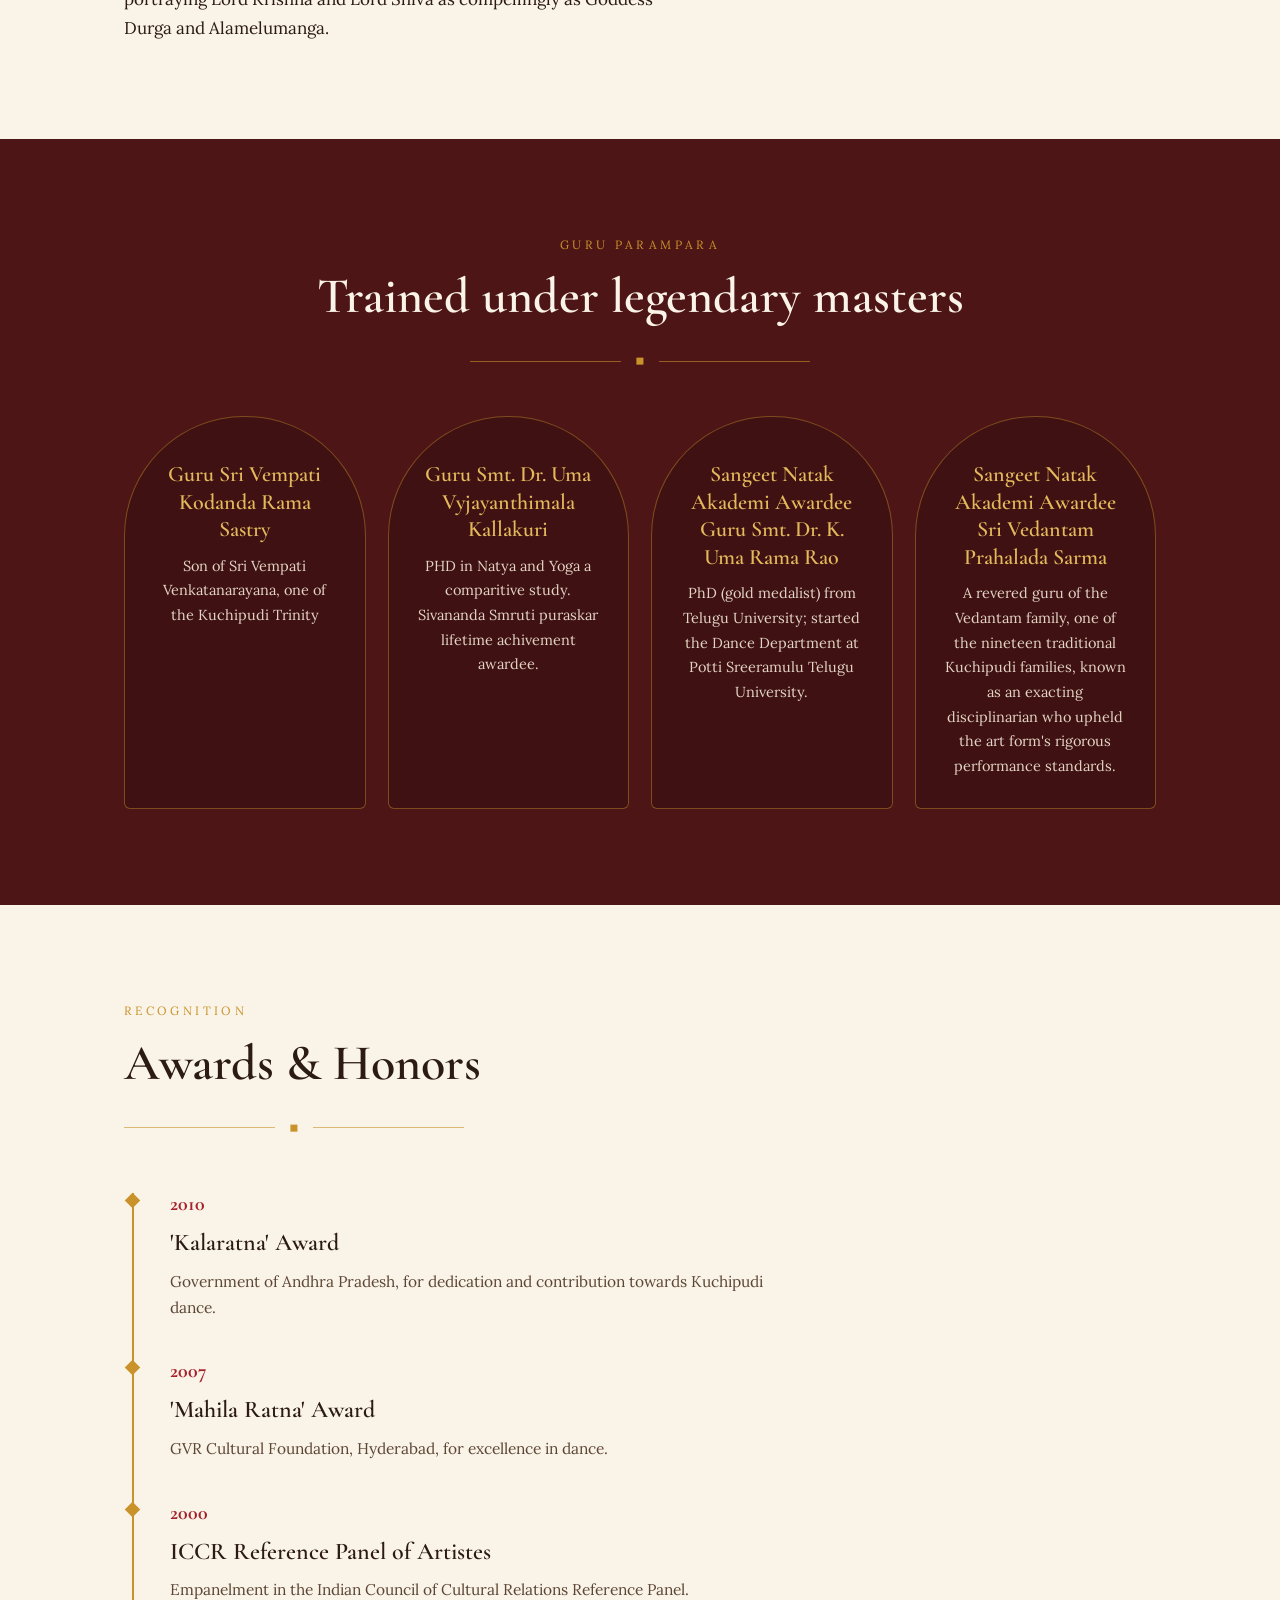
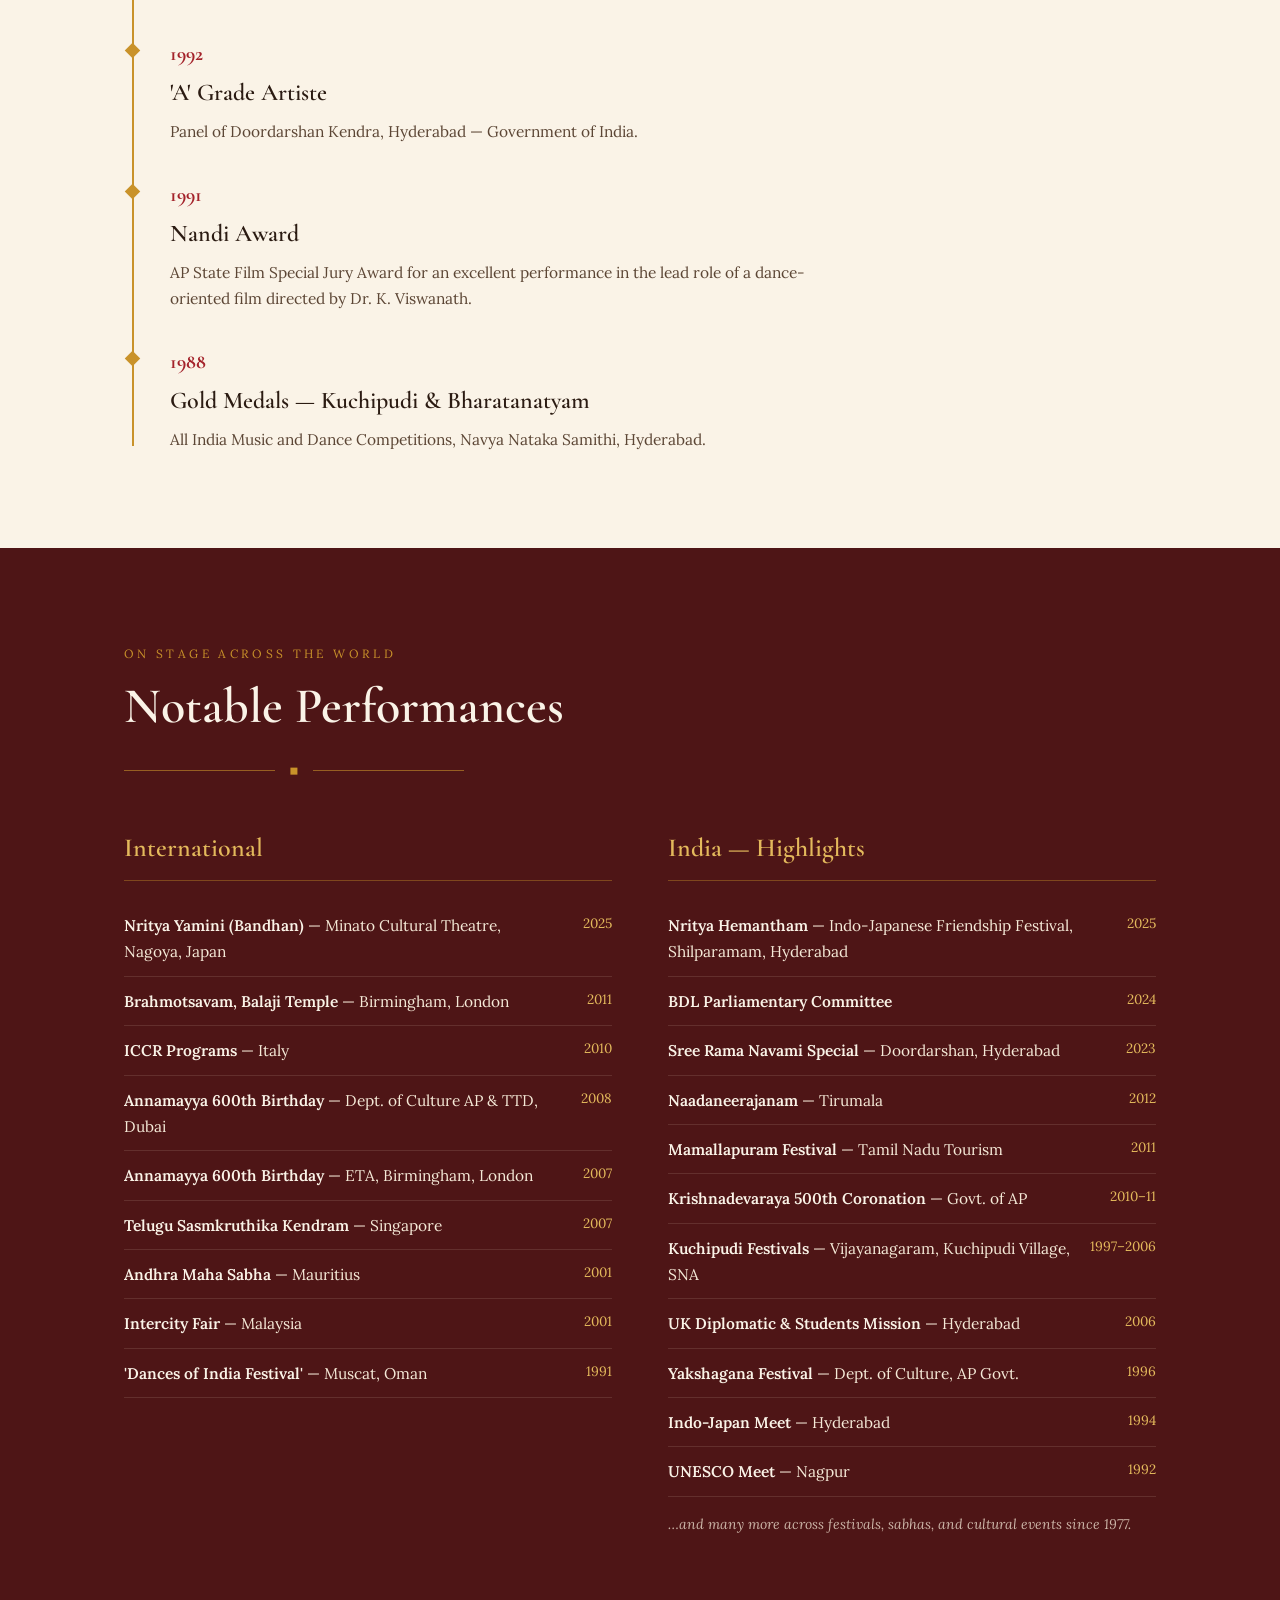
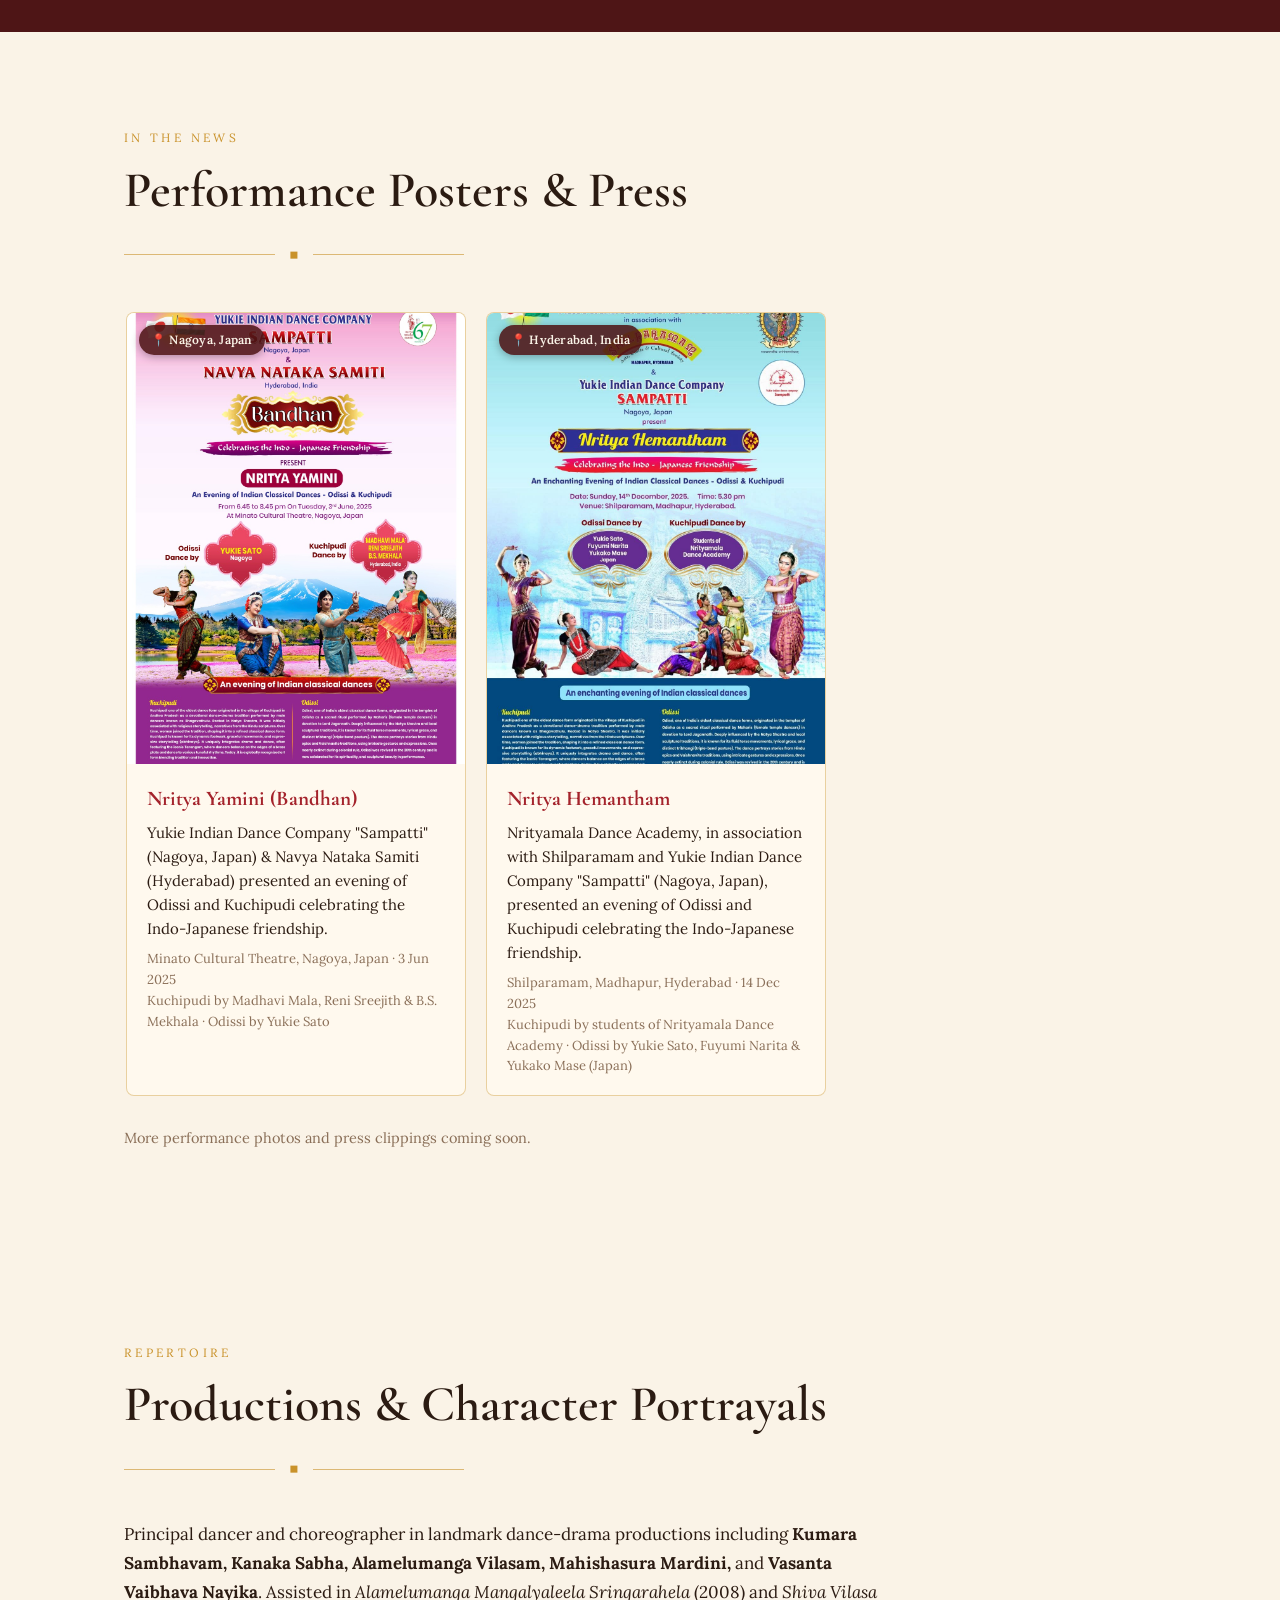
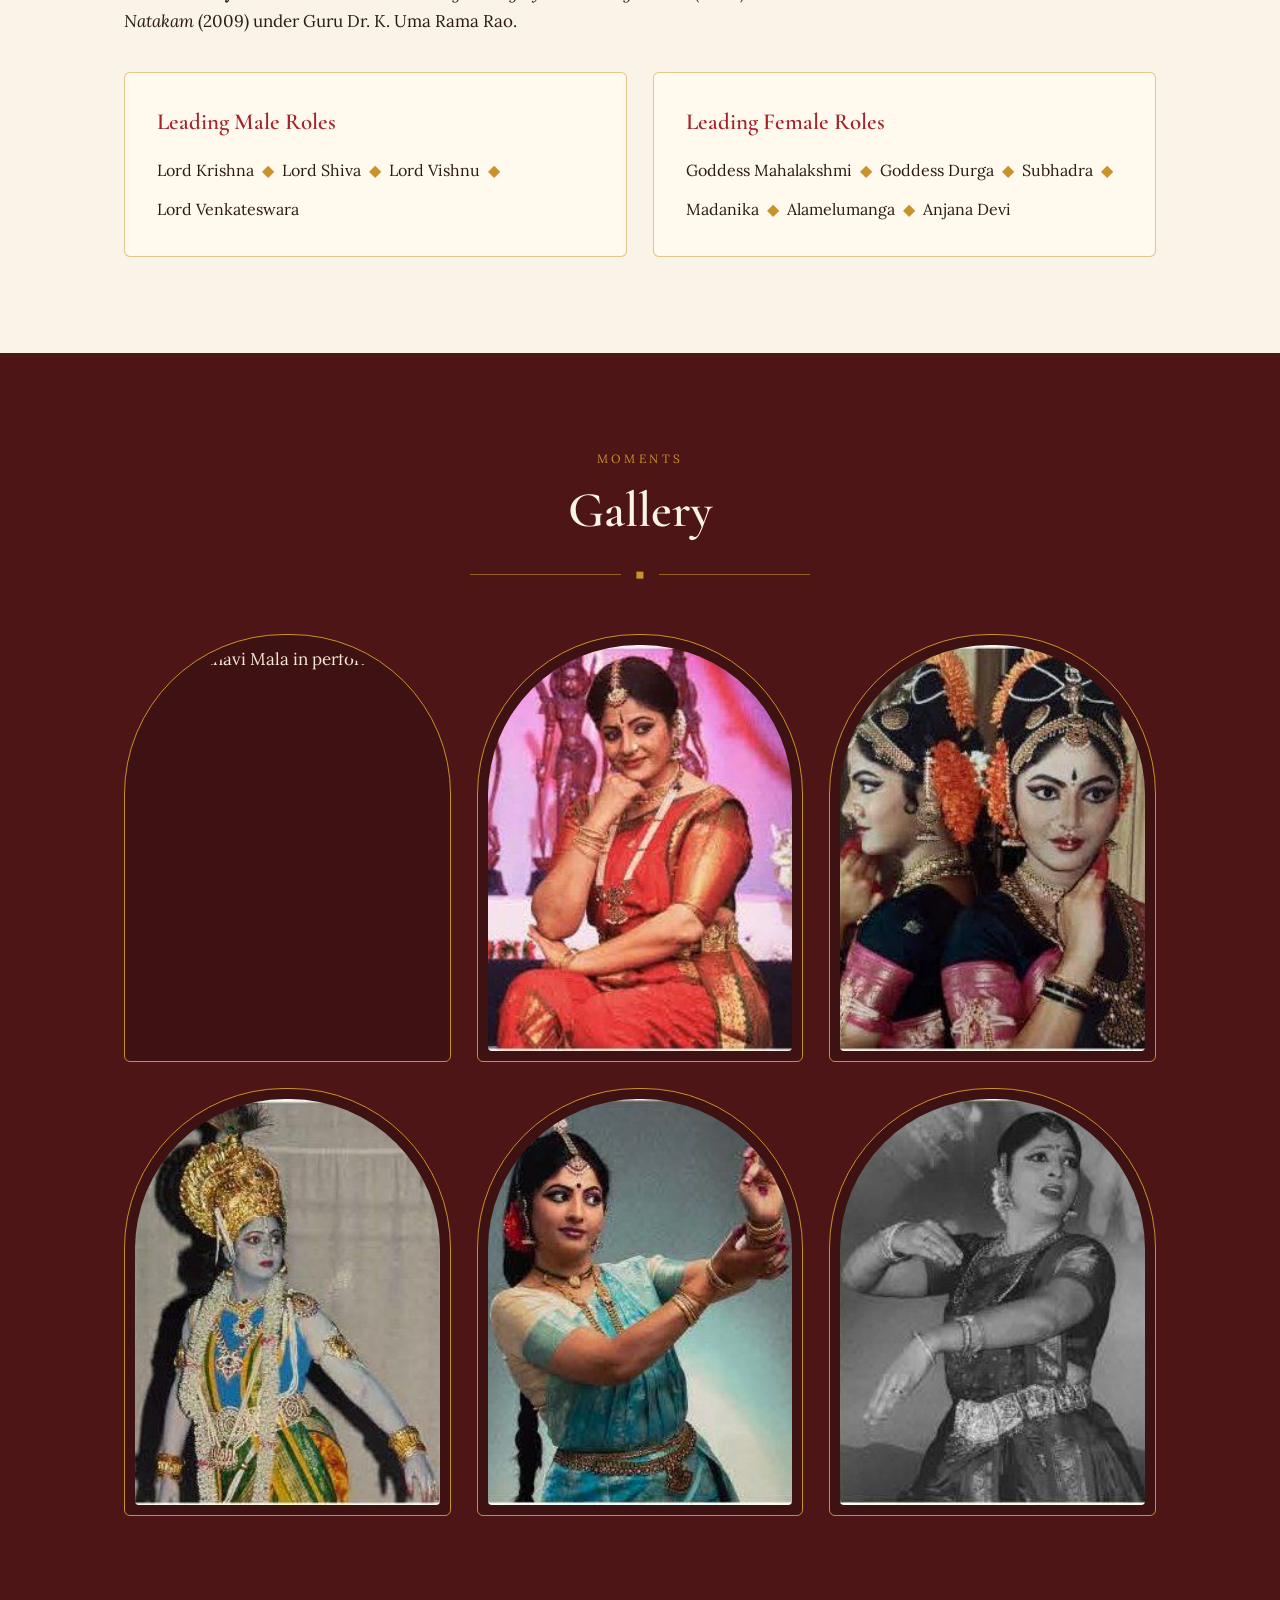
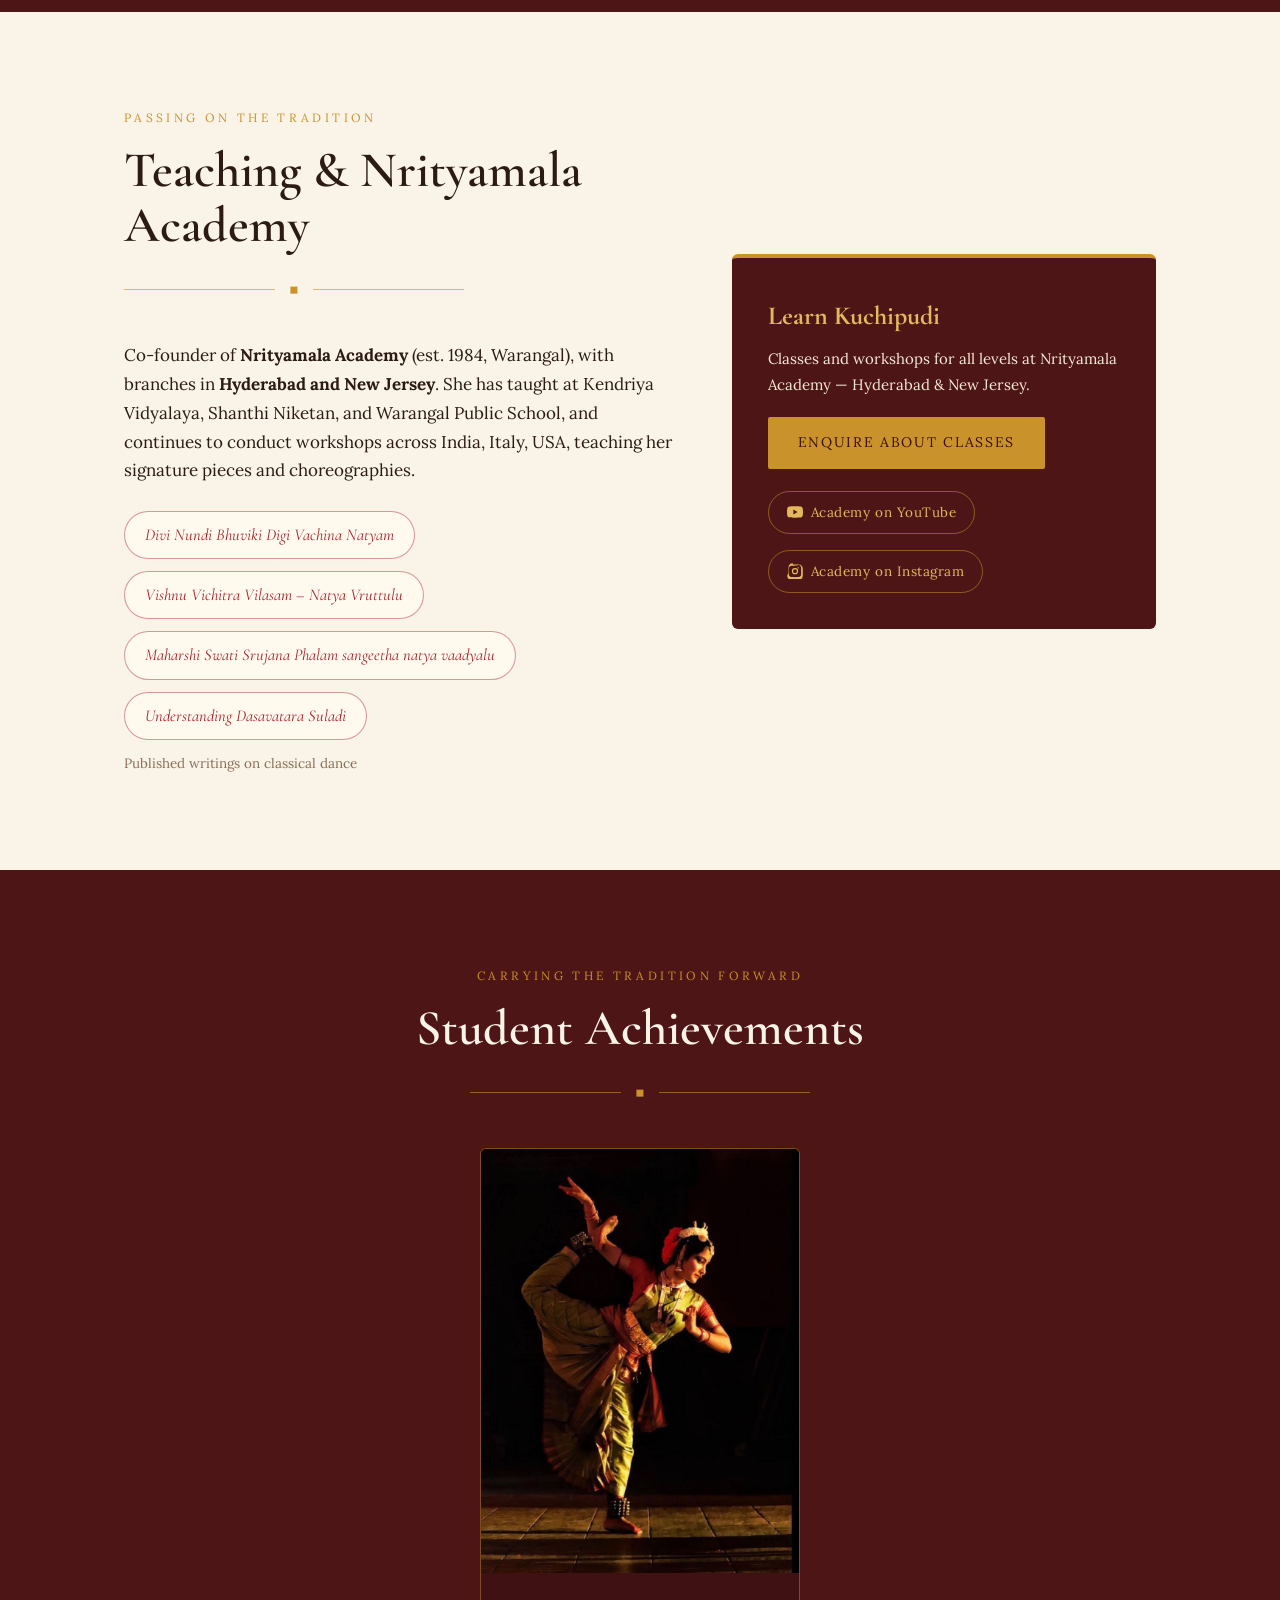
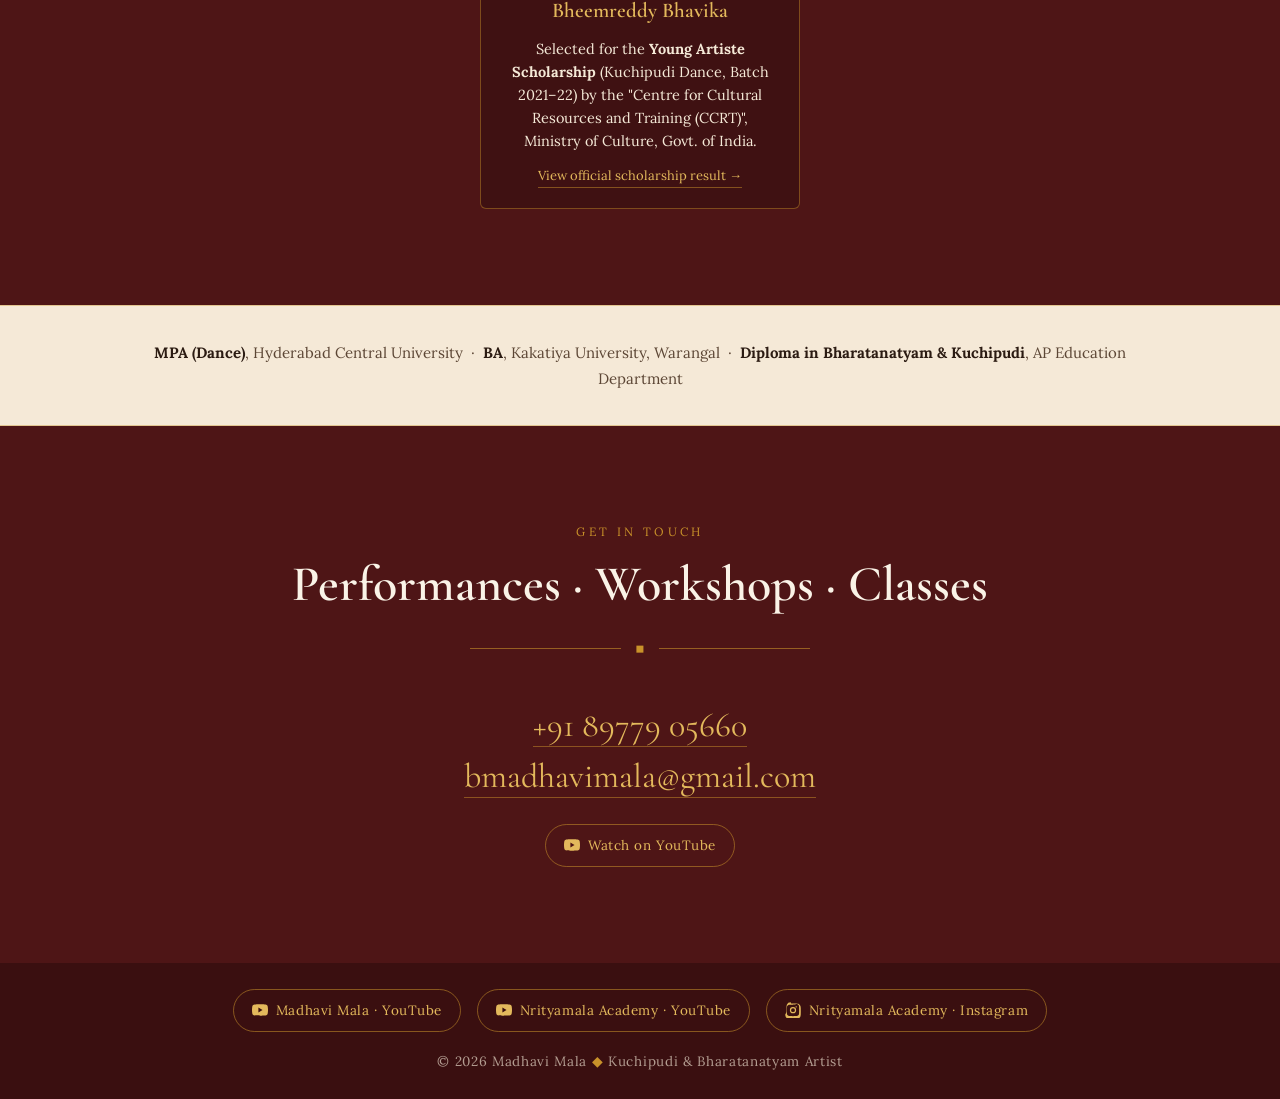
==== commit 9f06fb37: "Fix typo and update publication list entries Co-Authored-By: Claude Sonnet 5 <noreply@anthropic.com>" ====
--- a/index.html
+++ b/index.html
@@ -69,7 +69,7 @@
     <div class="divider reveal"><span>◆</span></div>
     <div class="gurus">
       <div class="guru reveal"><h3>Guru Sri Vempati Kodanda Rama Sastry</h3><p>Son of Sri Vempati Venkatanarayana, one of the Kuchipudi Trinity</p></div>
-      <div class="guru reveal"><h3>Guru Smt. Dr. Uma Vyjayanthimala Kallakuri</h3><p>PHD in Natya and Yoga a comparitive study. Sivananda Smruti puskar lifetime achivement awardee.</p></div>
+      <div class="guru reveal"><h3>Guru Smt. Dr. Uma Vyjayanthimala Kallakuri</h3><p>PHD in Natya and Yoga a comparitive study. Sivananda Smruti puraskar lifetime achivement awardee.</p></div>
       <div class="guru reveal"><h3>Sangeet Natak Akademi Awardee Guru Smt. Dr. K. Uma Rama Rao</h3><p>PhD (gold medalist) from Telugu University; started the Dance Department at Potti Sreeramulu Telugu University.</p></div>
       <div class="guru reveal"><h3>Sangeet Natak Akademi Awardee Sri Vedantam Prahalada Sarma</h3><p>A revered guru of the Vedantam family, one of the nineteen traditional Kuchipudi families, known as an exacting disciplinarian who upheld the art form's rigorous performance standards.</p></div>
     </div>
@@ -212,9 +212,9 @@
         <div class="pubs" style="margin-top:26px">
           <div class="pub">Divi Nundi Bhuviki Digi Vachina Natyam</div>
           <div class="pub">Vishnu Vichitra Vilasam – Natya Vruttulu</div>
-          <div class="pub">Maharshi Swati Srujana Phalam</div>
+          <div class="pub">Maharshi Swati Srujana Phalam sangeetha natya vaadyalu</div>
           <div class="pub">Understanding Dasavatara Suladi</div>
-          <div class="pub">Article published in Gaandharvam magazine</div>
+          <!-- <div class="pub">Article published in Gaandharvam magazine</div> -->
         </div>
         <p style="margin-top:12px;font-size:13.5px;color:#8a6f58">Published writings on classical dance</p>
       </div>
